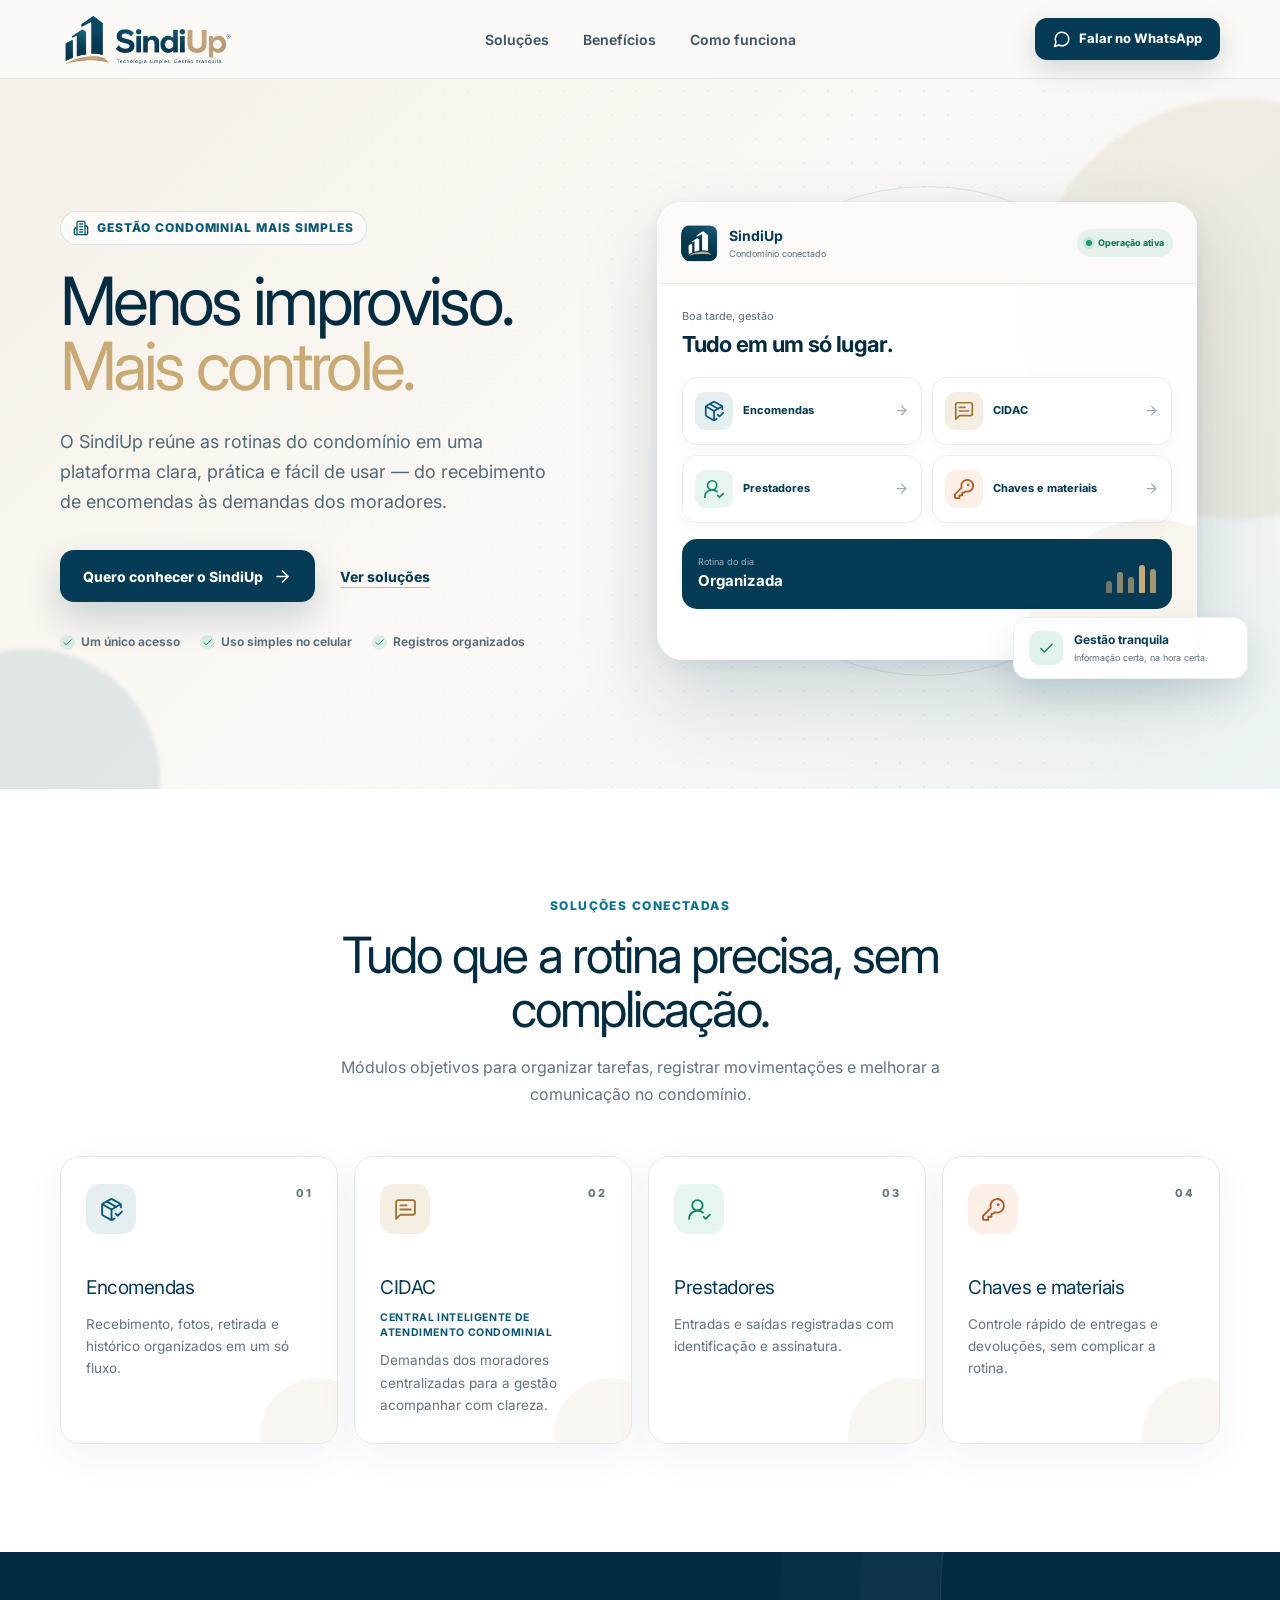
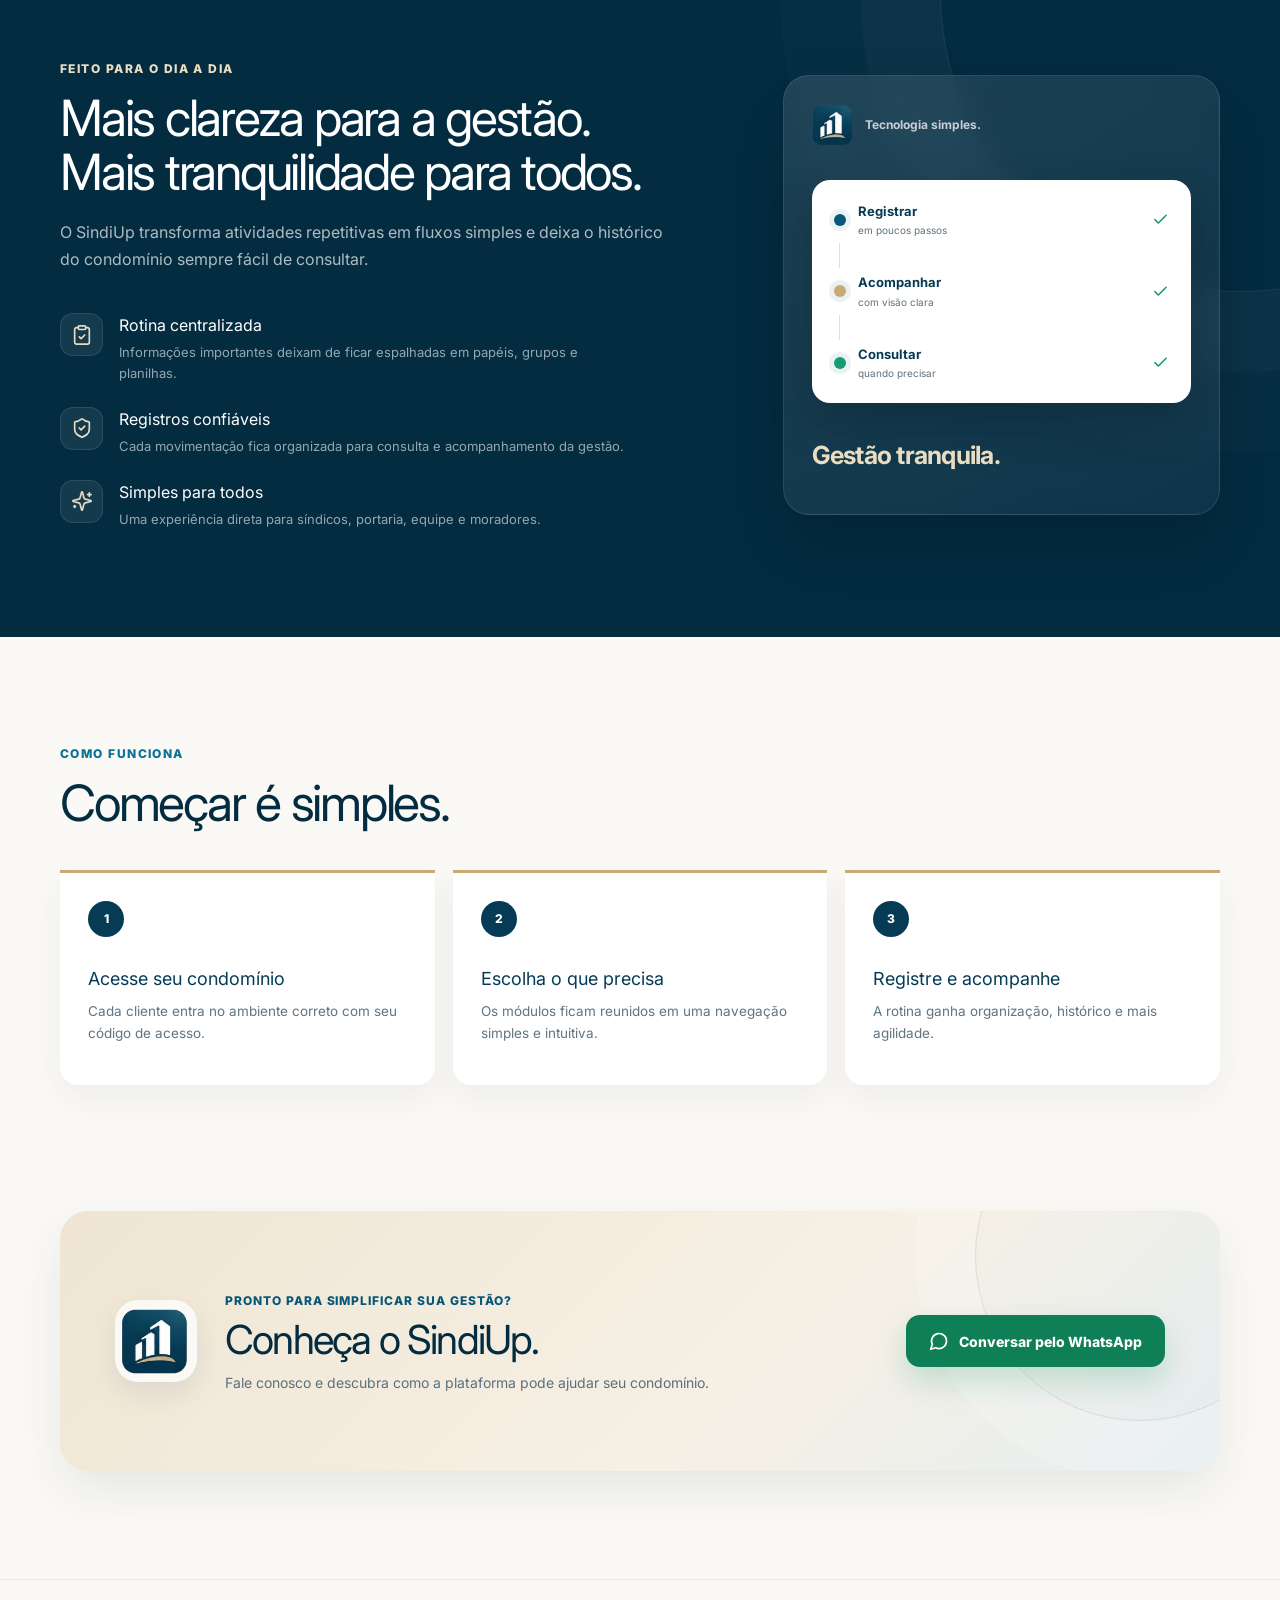
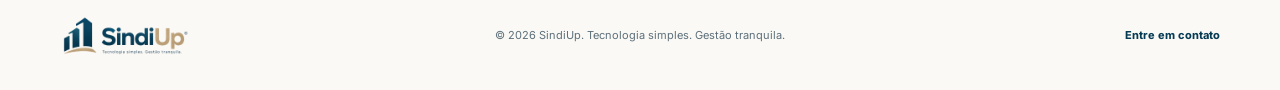
==== index.html @ a1bc2571 "Atualizar o index.html" ====
<!doctype html>
<html lang="pt-BR">
<head>
  <meta charset="utf-8">
  <meta name="viewport" content="width=device-width, initial-scale=1">
  <title>SindiUp | Tecnologia simples. Gestão tranquila.</title>
  <meta name="description" content="Gestão condominial simples, organizada e conectada. Conheça as soluções do SindiUp para encomendas, demandas, prestadores, chaves e materiais.">
  <meta name="theme-color" content="#063b55">
  <link rel="canonical" href="https://sindiup.com.br/">

  <meta property="og:type" content="website">
  <meta property="og:locale" content="pt_BR">
  <meta property="og:site_name" content="SindiUp">
  <meta property="og:title" content="SindiUp | Tecnologia simples. Gestão tranquila.">
  <meta property="og:description" content="Menos improviso. Mais controle. Encomendas, demandas dos moradores, prestadores, chaves e materiais em uma única plataforma.">
  <meta property="og:url" content="https://sindiup.com.br/">
  <meta property="og:image" content="https://sindiup.com.br/assets/og-image.png">
  <meta property="og:image:width" content="1200">
  <meta property="og:image:height" content="630">
  <meta name="twitter:card" content="summary_large_image">

  <link rel="icon" href="favicon.ico" sizes="48x48">
  <link rel="icon" type="image/png" sizes="32x32" href="assets/favicon-32.png">
  <link rel="apple-touch-icon" href="assets/apple-touch-icon.png">

  <link rel="preconnect" href="https://fonts.googleapis.com">
  <link rel="preconnect" href="https://fonts.gstatic.com" crossorigin>
  <link href="https://fonts.googleapis.com/css2?family=Inter:wght@400..800&display=swap" rel="stylesheet">
  <link rel="stylesheet" href="styles.css">

  <script type="application/ld+json">
  {
    "@context": "https://schema.org",
    "@type": "Organization",
    "name": "SindiUp",
    "url": "https://sindiup.com.br/",
    "logo": "https://sindiup.com.br/assets/sindiup-icon-256.png",
    "slogan": "Tecnologia simples. Gestão tranquila.",
    "description": "Plataforma que simplifica as rotinas do condomínio: encomendas, demandas dos moradores, prestadores, chaves e materiais."
  }
  </script>
</head>
<body>
  <a class="skip-link" href="#conteudo">Pular para o conteúdo</a>
  <svg width="0" height="0" style="position:absolute" aria-hidden="true" focusable="false"><defs><symbol id="i-arrow-right" viewBox="0 0 24 24"><path d="M5 12h14"/><path d="m12 5 7 7-7 7"/></symbol><symbol id="i-building-2" viewBox="0 0 24 24"><path d="M6 22V4a2 2 0 0 1 2-2h8a2 2 0 0 1 2 2v18Z"/><path d="M6 12H4a2 2 0 0 0-2 2v6a2 2 0 0 0 2 2h2"/><path d="M18 9h2a2 2 0 0 1 2 2v9a2 2 0 0 1-2 2h-2"/><path d="M10 6h4"/><path d="M10 10h4"/><path d="M10 14h4"/><path d="M10 18h4"/></symbol><symbol id="i-check" viewBox="0 0 24 24"><path d="M20 6 9 17l-5-5"/></symbol><symbol id="i-clipboard-check" viewBox="0 0 24 24"><rect width="8" height="4" x="8" y="2" rx="1" ry="1"/><path d="M16 4h2a2 2 0 0 1 2 2v14a2 2 0 0 1-2 2H6a2 2 0 0 1-2-2V6a2 2 0 0 1 2-2h2"/><path d="m9 14 2 2 4-4"/></symbol><symbol id="i-key-round" viewBox="0 0 24 24"><path d="M2 18v3c0 .6.4 1 1 1h4v-3h3v-3h2l1.4-1.4a6.5 6.5 0 1 0-4-4Z"/><circle cx="16.5" cy="7.5" r=".5" fill="currentColor"/></symbol><symbol id="i-message-circle" viewBox="0 0 24 24"><path d="M7.9 20A9 9 0 1 0 4 16.1L2 22Z"/></symbol><symbol id="i-message-square-text" viewBox="0 0 24 24"><path d="M21 15a2 2 0 0 1-2 2H7l-4 4V5a2 2 0 0 1 2-2h14a2 2 0 0 1 2 2z"/><path d="M13 8H7"/><path d="M17 12H7"/></symbol><symbol id="i-package-check" viewBox="0 0 24 24"><path d="m16 16 2 2 4-4"/><path d="M21 10V8a2 2 0 0 0-1-1.73l-7-4a2 2 0 0 0-2 0l-7 4A2 2 0 0 0 3 8v8a2 2 0 0 0 1 1.73l7 4a2 2 0 0 0 2 0l2-1.14"/><path d="m7.5 4.27 9 5.15"/><polyline points="3.29 7 12 12 20.71 7"/><line x1="12" x2="12" y1="22" y2="12"/></symbol><symbol id="i-shield-check" viewBox="0 0 24 24"><path d="M20 13c0 5-3.5 7.5-7.66 8.95a1 1 0 0 1-.67-.01C7.5 20.5 4 18 4 13V6a1 1 0 0 1 1-1c2 0 4.5-1.2 6.24-2.72a1.17 1.17 0 0 1 1.52 0C14.51 3.81 17 5 19 5a1 1 0 0 1 1 1z"/><path d="m9 12 2 2 4-4"/></symbol><symbol id="i-sparkles" viewBox="0 0 24 24"><path d="M9.937 15.5A2 2 0 0 0 8.5 14.063l-6.135-1.582a.5.5 0 0 1 0-.962L8.5 9.936A2 2 0 0 0 9.937 8.5l1.582-6.135a.5.5 0 0 1 .963 0L14.063 8.5A2 2 0 0 0 15.5 9.937l6.135 1.581a.5.5 0 0 1 0 .964L15.5 14.063a2 2 0 0 0-1.437 1.437l-1.582 6.135a.5.5 0 0 1-.963 0z"/><path d="M20 3v4"/><path d="M22 5h-4"/><path d="M4 17v2"/><path d="M5 18H3"/></symbol><symbol id="i-user-round-check" viewBox="0 0 24 24"><path d="M2 21a8 8 0 0 1 13.292-6"/><circle cx="10" cy="8" r="5"/><path d="m16 19 2 2 4-4"/></symbol></defs></svg>

  <header class="site-header">
    <div class="shell header-inner">
      <a class="brand-link" href="#inicio" aria-label="SindiUp — início">
        <img src="assets/sindiup-brand.webp" alt="SindiUp" width="620" height="200">
      </a>

      <nav class="desktop-nav" aria-label="Navegação principal">
        <a href="#solucoes">Soluções</a>
        <a href="#beneficios">Benefícios</a>
        <a href="#como-funciona">Como funciona</a>
      </nav>

      <a class="header-cta" aria-label="Falar no WhatsApp" href="https://wa.me/5513997983189?text=Ol%C3%A1%21%20Gostaria%20de%20saber%20mais%20sobre%20o%20SindiUp" target="_blank" rel="noopener noreferrer">
        <svg width="18" height="18" viewBox="0 0 24 24" fill="none" stroke="currentColor" stroke-width="2" stroke-linecap="round" stroke-linejoin="round" aria-hidden="true"><use href="#i-message-circle"/></svg>
        <span>Falar no WhatsApp</span>
      </a>
    </div>
  </header>

  <main id="conteudo">
    <section class="hero" id="inicio">
      <div class="hero-glow hero-glow-one"></div>
      <div class="hero-glow hero-glow-two"></div>
      <div class="shell hero-grid">
        <div class="hero-copy">
          <div class="eyebrow">
            <svg width="16" height="16" viewBox="0 0 24 24" fill="none" stroke="currentColor" stroke-width="2" stroke-linecap="round" stroke-linejoin="round" aria-hidden="true"><use href="#i-building-2"/></svg>
            Gestão condominial mais simples
          </div>
          <h1>
            Menos improviso.
            <br>
            <span>Mais controle.</span>
          </h1>
          <p class="hero-lead">
            O SindiUp reúne as rotinas do condomínio em uma plataforma clara,
            prática e fácil de usar — do recebimento de encomendas às demandas
            dos moradores.
          </p>

          <div class="hero-actions">
            <a class="button button-primary" href="https://wa.me/5513997983189?text=Ol%C3%A1%21%20Gostaria%20de%20saber%20mais%20sobre%20o%20SindiUp" target="_blank" rel="noopener noreferrer">
              Quero conhecer o SindiUp
              <svg width="19" height="19" viewBox="0 0 24 24" fill="none" stroke="currentColor" stroke-width="2" stroke-linecap="round" stroke-linejoin="round" aria-hidden="true"><use href="#i-arrow-right"/></svg>
            </a>
            <a class="text-link" href="#solucoes">Ver soluções</a>
          </div>

          <div class="hero-points" role="group" aria-label="Diferenciais do SindiUp">
            <span><svg width="15" height="15" viewBox="0 0 24 24" fill="none" stroke="currentColor" stroke-width="2" stroke-linecap="round" stroke-linejoin="round" aria-hidden="true"><use href="#i-check"/></svg> Um único acesso</span>
            <span><svg width="15" height="15" viewBox="0 0 24 24" fill="none" stroke="currentColor" stroke-width="2" stroke-linecap="round" stroke-linejoin="round" aria-hidden="true"><use href="#i-check"/></svg> Uso simples no celular</span>
            <span><svg width="15" height="15" viewBox="0 0 24 24" fill="none" stroke="currentColor" stroke-width="2" stroke-linecap="round" stroke-linejoin="round" aria-hidden="true"><use href="#i-check"/></svg> Registros organizados</span>
          </div>
        </div>

        <div class="hero-visual" aria-hidden="true">
          <div class="visual-orbit orbit-one"></div>
          <div class="visual-orbit orbit-two"></div>
          <div class="app-window">
            <div class="app-topbar">
              <div class="app-identity">
                <img src="assets/sindiup-icon-256.webp" alt="" width="256" height="256">
                <div>
                  <strong>SindiUp</strong>
                  <span>Condomínio conectado</span>
                </div>
              </div>
              <div class="status-pill"><span></span> Operação ativa</div>
            </div>

            <div class="app-welcome">
              <span>Boa tarde, gestão</span>
              <strong>Tudo em um só lugar.</strong>
            </div>

            <div class="app-modules">
                <div class="mini-module blue">
                  <svg width="21" height="21" viewBox="0 0 24 24" fill="none" stroke="currentColor" stroke-width="1.9" stroke-linecap="round" stroke-linejoin="round" aria-hidden="true"><use href="#i-package-check"/></svg>
                  <span>Encomendas</span>
                  <svg width="15" height="15" viewBox="0 0 24 24" fill="none" stroke="currentColor" stroke-width="2" stroke-linecap="round" stroke-linejoin="round" aria-hidden="true"><use href="#i-arrow-right"/></svg>
                </div>
                <div class="mini-module gold">
                  <svg width="21" height="21" viewBox="0 0 24 24" fill="none" stroke="currentColor" stroke-width="1.9" stroke-linecap="round" stroke-linejoin="round" aria-hidden="true"><use href="#i-message-square-text"/></svg>
                  <span>CIDAC</span>
                  <svg width="15" height="15" viewBox="0 0 24 24" fill="none" stroke="currentColor" stroke-width="2" stroke-linecap="round" stroke-linejoin="round" aria-hidden="true"><use href="#i-arrow-right"/></svg>
                </div>
                <div class="mini-module green">
                  <svg width="21" height="21" viewBox="0 0 24 24" fill="none" stroke="currentColor" stroke-width="1.9" stroke-linecap="round" stroke-linejoin="round" aria-hidden="true"><use href="#i-user-round-check"/></svg>
                  <span>Prestadores</span>
                  <svg width="15" height="15" viewBox="0 0 24 24" fill="none" stroke="currentColor" stroke-width="2" stroke-linecap="round" stroke-linejoin="round" aria-hidden="true"><use href="#i-arrow-right"/></svg>
                </div>
                <div class="mini-module orange">
                  <svg width="21" height="21" viewBox="0 0 24 24" fill="none" stroke="currentColor" stroke-width="1.9" stroke-linecap="round" stroke-linejoin="round" aria-hidden="true"><use href="#i-key-round"/></svg>
                  <span>Chaves e materiais</span>
                  <svg width="15" height="15" viewBox="0 0 24 24" fill="none" stroke="currentColor" stroke-width="2" stroke-linecap="round" stroke-linejoin="round" aria-hidden="true"><use href="#i-arrow-right"/></svg>
                </div>
            </div>

            <div class="app-summary">
              <div>
                <span>Rotina do dia</span>
                <strong>Organizada</strong>
              </div>
              <div class="summary-bars" aria-hidden="true">
                <i></i>
                <i></i>
                <i></i>
                <i></i>
                <i></i>
              </div>
            </div>
          </div>

          <div class="floating-note">
            <span class="note-icon"><svg width="17" height="17" viewBox="0 0 24 24" fill="none" stroke="currentColor" stroke-width="2" stroke-linecap="round" stroke-linejoin="round" aria-hidden="true"><use href="#i-check"/></svg></span>
            <div>
              <strong>Gestão tranquila</strong>
              <span>Informação certa, na hora certa.</span>
            </div>
          </div>
        </div>
      </div>
    </section>

    <section class="solutions section" id="solucoes">
      <div class="shell">
        <div class="section-heading centered">
          <span class="section-kicker">Soluções conectadas</span>
          <h2>Tudo que a rotina precisa, sem complicação.</h2>
          <p>
            Módulos objetivos para organizar tarefas, registrar movimentações e
            melhorar a comunicação no condomínio.
          </p>
        </div>

        <div class="module-grid">
          <article class="module-card">
            <div class="module-icon blue">
              <svg width="25" height="25" viewBox="0 0 24 24" fill="none" stroke="currentColor" stroke-width="1.8" stroke-linecap="round" stroke-linejoin="round" aria-hidden="true"><use href="#i-package-check"/></svg>
            </div>
            <span class="module-number" aria-hidden="true">01</span>
            <h3>Encomendas</h3>
            <p>Recebimento, fotos, retirada e histórico organizados em um só fluxo.</p>
          </article>
          <article class="module-card">
            <div class="module-icon gold">
              <svg width="25" height="25" viewBox="0 0 24 24" fill="none" stroke="currentColor" stroke-width="1.8" stroke-linecap="round" stroke-linejoin="round" aria-hidden="true"><use href="#i-message-square-text"/></svg>
            </div>
            <span class="module-number" aria-hidden="true">02</span>
            <h3>CIDAC</h3>
            <span class="module-fullname">Central Inteligente de Atendimento Condominial</span>
            <p>Demandas dos moradores centralizadas para a gestão acompanhar com clareza.</p>
          </article>
          <article class="module-card">
            <div class="module-icon green">
              <svg width="25" height="25" viewBox="0 0 24 24" fill="none" stroke="currentColor" stroke-width="1.8" stroke-linecap="round" stroke-linejoin="round" aria-hidden="true"><use href="#i-user-round-check"/></svg>
            </div>
            <span class="module-number" aria-hidden="true">03</span>
            <h3>Prestadores</h3>
            <p>Entradas e saídas registradas com identificação e assinatura.</p>
          </article>
          <article class="module-card">
            <div class="module-icon orange">
              <svg width="25" height="25" viewBox="0 0 24 24" fill="none" stroke="currentColor" stroke-width="1.8" stroke-linecap="round" stroke-linejoin="round" aria-hidden="true"><use href="#i-key-round"/></svg>
            </div>
            <span class="module-number" aria-hidden="true">04</span>
            <h3>Chaves e materiais</h3>
            <p>Controle rápido de entregas e devoluções, sem complicar a rotina.</p>
          </article>
        </div>
      </div>
    </section>

    <section class="benefits section" id="beneficios">
      <div class="shell benefits-grid">
        <div class="benefits-copy">
          <span class="section-kicker light">Feito para o dia a dia</span>
          <h2>Mais clareza para a gestão. Mais tranquilidade para todos.</h2>
          <p class="benefits-intro">
            O SindiUp transforma atividades repetitivas em fluxos simples e
            deixa o histórico do condomínio sempre fácil de consultar.
          </p>

          <div class="benefit-list">
            <div class="benefit-item">
              <div class="benefit-icon">
                <svg width="22" height="22" viewBox="0 0 24 24" fill="none" stroke="currentColor" stroke-width="1.8" stroke-linecap="round" stroke-linejoin="round" aria-hidden="true"><use href="#i-clipboard-check"/></svg>
              </div>
              <div>
                <h3>Rotina centralizada</h3>
                <p>Informações importantes deixam de ficar espalhadas em papéis, grupos e planilhas.</p>
              </div>
            </div>
            <div class="benefit-item">
              <div class="benefit-icon">
                <svg width="22" height="22" viewBox="0 0 24 24" fill="none" stroke="currentColor" stroke-width="1.8" stroke-linecap="round" stroke-linejoin="round" aria-hidden="true"><use href="#i-shield-check"/></svg>
              </div>
              <div>
                <h3>Registros confiáveis</h3>
                <p>Cada movimentação fica organizada para consulta e acompanhamento da gestão.</p>
              </div>
            </div>
            <div class="benefit-item">
              <div class="benefit-icon">
                <svg width="22" height="22" viewBox="0 0 24 24" fill="none" stroke="currentColor" stroke-width="1.8" stroke-linecap="round" stroke-linejoin="round" aria-hidden="true"><use href="#i-sparkles"/></svg>
              </div>
              <div>
                <h3>Simples para todos</h3>
                <p>Uma experiência direta para síndicos, portaria, equipe e moradores.</p>
              </div>
            </div>
          </div>
        </div>

        <div class="benefits-panel">
          <div class="panel-brand">
            <img loading="lazy" decoding="async" src="assets/sindiup-icon-256.webp" alt="" width="256" height="256">
            <span>Tecnologia simples.</span>
          </div>
          <div class="workflow-card">
            <div class="workflow-row">
              <span class="workflow-dot blue"></span>
              <div>
                <strong>Registrar</strong>
                <span>em poucos passos</span>
              </div>
              <svg width="17" height="17" viewBox="0 0 24 24" fill="none" stroke="currentColor" stroke-width="2" stroke-linecap="round" stroke-linejoin="round" aria-hidden="true"><use href="#i-check"/></svg>
            </div>
            <div class="workflow-line"></div>
            <div class="workflow-row">
              <span class="workflow-dot gold"></span>
              <div>
                <strong>Acompanhar</strong>
                <span>com visão clara</span>
              </div>
              <svg width="17" height="17" viewBox="0 0 24 24" fill="none" stroke="currentColor" stroke-width="2" stroke-linecap="round" stroke-linejoin="round" aria-hidden="true"><use href="#i-check"/></svg>
            </div>
            <div class="workflow-line"></div>
            <div class="workflow-row">
              <span class="workflow-dot green"></span>
              <div>
                <strong>Consultar</strong>
                <span>quando precisar</span>
              </div>
              <svg width="17" height="17" viewBox="0 0 24 24" fill="none" stroke="currentColor" stroke-width="2" stroke-linecap="round" stroke-linejoin="round" aria-hidden="true"><use href="#i-check"/></svg>
            </div>
          </div>
          <strong class="panel-slogan">Gestão tranquila.</strong>
        </div>
      </div>
    </section>

    <section class="how section" id="como-funciona">
      <div class="shell">
        <div class="section-heading">
          <span class="section-kicker">Como funciona</span>
          <h2>Começar é simples.</h2>
        </div>

        <div class="steps-grid">
          <article class="step-card">
            <span>1</span>
            <h3>Acesse seu condomínio</h3>
            <p>Cada cliente entra no ambiente correto com seu código de acesso.</p>
          </article>
          <article class="step-card">
            <span>2</span>
            <h3>Escolha o que precisa</h3>
            <p>Os módulos ficam reunidos em uma navegação simples e intuitiva.</p>
          </article>
          <article class="step-card">
            <span>3</span>
            <h3>Registre e acompanhe</h3>
            <p>A rotina ganha organização, histórico e mais agilidade.</p>
          </article>
        </div>
      </div>
    </section>

    <section class="final-cta section">
      <div class="shell cta-card">
        <div class="cta-brandmark">
          <img loading="lazy" decoding="async" src="assets/sindiup-icon-256.webp" alt="" width="256" height="256">
        </div>
        <div class="cta-copy">
          <span>Pronto para simplificar sua gestão?</span>
          <h2>Conheça o SindiUp.</h2>
          <p>Fale conosco e descubra como a plataforma pode ajudar seu condomínio.</p>
        </div>
        <a class="button button-whatsapp" href="https://wa.me/551396556915?text=Ol%C3%A1%21%20Gostaria%20de%20saber%20mais%20sobre%20o%20SindiUp" target="_blank" rel="noopener noreferrer">
          <svg width="20" height="20" viewBox="0 0 24 24" fill="none" stroke="currentColor" stroke-width="2" stroke-linecap="round" stroke-linejoin="round" aria-hidden="true"><use href="#i-message-circle"/></svg>
          Conversar pelo WhatsApp
        </a>
      </div>
    </section>
  </main>

  <footer>
    <div class="shell footer-inner">
      <img loading="lazy" decoding="async" src="assets/sindiup-brand.webp" alt="SindiUp" width="620" height="200">
      <p>© 2026 SindiUp. Tecnologia simples. Gestão tranquila.</p>
      <a href="https://wa.me/5513996556915?text=Ol%C3%A1%21%20Gostaria%20de%20saber%20mais%20sobre%20o%20SindiUp" target="_blank" rel="noopener noreferrer">Entre em contato</a>
    </div>
  </footer>

  <a class="floating-whatsapp" href="https://wa.me/5513996556915?text=Ol%C3%A1%21%20Gostaria%20de%20saber%20mais%20sobre%20o%20SindiUp" target="_blank" rel="noopener noreferrer" aria-label="Falar com o SindiUp pelo WhatsApp">
    <svg width="25" height="25" viewBox="0 0 24 24" fill="none" stroke="currentColor" stroke-width="2" stroke-linecap="round" stroke-linejoin="round" aria-hidden="true"><use href="#i-message-circle"/></svg>
  </a>
</body>
</html>
---- styles.css ----
/* SindiUp — site de apresentação */

/* Reset básico */
*, *::before, *::after { box-sizing: border-box; margin: 0; padding: 0; border: 0 solid; }
html { line-height: 1.5; -webkit-text-size-adjust: 100%; tab-size: 4; }
h1, h2, h3, h4, h5, h6 { font-size: inherit; font-weight: inherit; }
b, strong { font-weight: bolder; }
img, svg { display: block; vertical-align: middle; }
img { max-width: 100%; height: auto; }

:root {
  --navy: #063b55;
  --navy-deep: #032c41;
  --blue: #075777;
  --blue-bright: #0b7297;
  --gold: #c9aa74;
  --gold-soft: #eadcc1;
  --sand: #f4efe6;
  --sand-light: #fbf9f5;
  --ink: #133447;
  --muted: #617481;
  --line: #dfe6e8;
  --white: #ffffff;
  --green: #149d70;
}

* { box-sizing: border-box; }
html { scroll-behavior: smooth; scroll-padding-top: 92px; }
body {
  margin: 0;
  background: var(--sand-light);
  color: var(--ink);
  font-family: Inter, ui-sans-serif, system-ui, -apple-system, BlinkMacSystemFont, "Segoe UI", sans-serif;
  text-rendering: optimizeLegibility;
}
a { color: inherit; text-decoration: none; }
button, a { -webkit-tap-highlight-color: transparent; }
.shell { width: min(1160px, calc(100% - 48px)); margin-inline: auto; }

.site-header {
  position: sticky;
  top: 0;
  z-index: 50;
  border-bottom: 1px solid rgba(6, 59, 85, 0.1);
  background: rgba(251, 249, 245, 0.9);
  -webkit-backdrop-filter: blur(18px);
  backdrop-filter: blur(18px);
}
.header-inner {
  min-height: 78px;
  display: grid;
  grid-template-columns: 1fr auto 1fr;
  align-items: center;
  gap: 28px;
}
.brand-link { width: 174px; display: inline-flex; align-items: center; }
.brand-link img { display: block; width: 100%; height: auto; }
.desktop-nav {
  display: flex;
  align-items: center;
  gap: 34px;
  font-size: 14px;
  font-weight: 650;
  color: #3f5968;
}
.desktop-nav a, .footer-inner a, .text-link { transition: color 160ms ease; }
.desktop-nav a:hover, .footer-inner a:hover, .text-link:hover { color: var(--blue-bright); }
.header-cta {
  justify-self: end;
  display: inline-flex;
  align-items: center;
  justify-content: center;
  gap: 8px;
  min-height: 42px;
  padding: 0 18px;
  border-radius: 12px;
  background: var(--navy);
  color: white;
  font-size: 13px;
  font-weight: 750;
  box-shadow: 0 9px 26px rgba(6, 59, 85, 0.18);
  transition: transform 160ms ease, background 160ms ease;
}
.header-cta:hover, .button:hover { transform: translateY(-2px); }
.header-cta:hover { background: var(--blue); }

.hero {
  position: relative;
  min-height: 710px;
  overflow: hidden;
  display: flex;
  align-items: center;
  padding: 86px 0 92px;
  background:
    linear-gradient(135deg, rgba(244, 239, 230, 0.92), rgba(251, 249, 245, 0.98) 48%, rgba(232, 241, 243, 0.82)),
    radial-gradient(circle at 75% 40%, rgba(11, 114, 151, 0.12), transparent 34%);
}
.hero::before {
  content: "";
  position: absolute;
  inset: 0;
  pointer-events: none;
  opacity: 0.38;
  background-image: radial-gradient(rgba(6, 59, 85, 0.16) 0.8px, transparent 0.8px);
  background-size: 24px 24px;
  mask-image: linear-gradient(to right, transparent, black 72%, transparent);
}
.hero-glow { position: absolute; border-radius: 999px; filter: blur(2px); pointer-events: none; }
.hero-glow-one { width: 420px; height: 420px; right: -170px; top: 20px; background: rgba(201, 170, 116, 0.15); }
.hero-glow-two { width: 260px; height: 260px; left: -100px; bottom: -120px; background: rgba(7, 87, 119, 0.1); }
.hero-grid {
  position: relative;
  z-index: 1;
  display: grid;
  grid-template-columns: 0.92fr 1.08fr;
  align-items: center;
  gap: 76px;
}
.eyebrow {
  width: fit-content;
  display: inline-flex;
  align-items: center;
  gap: 8px;
  margin-bottom: 24px;
  padding: 8px 12px;
  border: 1px solid rgba(7, 87, 119, 0.15);
  border-radius: 999px;
  background: rgba(255, 255, 255, 0.68);
  color: var(--blue);
  font-size: 12px;
  line-height: 1;
  font-weight: 800;
  letter-spacing: 0.08em;
  text-transform: uppercase;
}
.hero h1 {
  max-width: 590px;
  margin: 0;
  color: var(--navy-deep);
  font-size: clamp(48px, 5.2vw, 76px);
  line-height: 0.99;
  letter-spacing: -0.055em;
}
.hero h1 span { color: var(--gold); }
.hero-lead {
  max-width: 600px;
  margin: 27px 0 0;
  color: #516a78;
  font-size: 18px;
  line-height: 1.65;
}
.hero-actions { display: flex; align-items: center; gap: 25px; margin-top: 34px; }
.button {
  display: inline-flex;
  align-items: center;
  justify-content: center;
  gap: 10px;
  min-height: 52px;
  padding: 0 23px;
  border-radius: 14px;
  font-size: 14px;
  font-weight: 780;
  transition: transform 160ms ease, box-shadow 160ms ease, background 160ms ease;
}
.button-primary { background: var(--navy); color: white; box-shadow: 0 16px 35px rgba(6, 59, 85, 0.19); }
.button-primary:hover { background: var(--blue); box-shadow: 0 18px 38px rgba(6, 59, 85, 0.24); }
.text-link {
  color: var(--navy);
  font-size: 14px;
  font-weight: 750;
  text-decoration: underline;
  text-decoration-color: rgba(6, 59, 85, 0.28);
  text-underline-offset: 5px;
}
.hero-points {
  display: flex;
  flex-wrap: wrap;
  gap: 12px 20px;
  margin-top: 31px;
  color: #586d78;
  font-size: 12px;
  font-weight: 660;
}
.hero-points span { display: inline-flex; align-items: center; gap: 6px; }
.hero-points svg { padding: 2px; border-radius: 999px; background: rgba(20, 157, 112, 0.12); color: #0c825a; }

.hero-visual { position: relative; min-height: 530px; display: grid; place-items: center; }
.visual-orbit { position: absolute; border: 1px solid rgba(7, 87, 119, 0.12); border-radius: 999px; }
.orbit-one { width: 490px; height: 490px; }
.orbit-two { width: 380px; height: 380px; }
.app-window {
  position: relative;
  z-index: 2;
  width: min(100%, 540px);
  min-height: 458px;
  overflow: hidden;
  border: 1px solid rgba(255, 255, 255, 0.75);
  border-radius: 26px;
  background: rgba(255, 255, 255, 0.92);
  box-shadow: 0 34px 80px rgba(6, 59, 85, 0.17), 0 4px 18px rgba(6, 59, 85, 0.08);
  -webkit-backdrop-filter: blur(14px);
  backdrop-filter: blur(14px);
}
.app-window::after {
  content: "";
  position: absolute;
  right: -80px;
  bottom: -110px;
  width: 250px;
  height: 250px;
  border-radius: 999px;
  background: rgba(201, 170, 116, 0.12);
}
.app-topbar {
  display: flex;
  align-items: center;
  justify-content: space-between;
  gap: 18px;
  padding: 21px 23px;
  border-bottom: 1px solid #e8edef;
  background: rgba(251, 249, 245, 0.78);
}
.app-identity { display: flex; align-items: center; gap: 10px; }
.app-identity img { width: 38px; height: 38px; border-radius: 11px; object-fit: contain; }
.app-identity div { display: grid; gap: 1px; }
.app-identity strong { color: var(--navy); font-size: 14px; }
.app-identity span { color: #5c6f7a; font-size: 9px; }
.status-pill {
  display: inline-flex;
  align-items: center;
  gap: 6px;
  padding: 7px 9px;
  border-radius: 999px;
  background: rgba(20, 157, 112, 0.09);
  color: #0c7c57;
  font-size: 9px;
  font-weight: 750;
}
.status-pill span { width: 6px; height: 6px; border-radius: 999px; background: var(--green); box-shadow: 0 0 0 3px rgba(20, 157, 112, 0.13); }
.app-welcome { display: grid; gap: 3px; padding: 24px 24px 16px; }
.app-welcome span { color: #5c6f7a; font-size: 11px; }
.app-welcome strong { color: var(--navy-deep); font-size: 22px; letter-spacing: -0.03em; }
.app-modules { display: grid; grid-template-columns: 1fr 1fr; gap: 10px; padding: 0 24px; }
.mini-module {
  min-height: 68px;
  display: grid;
  grid-template-columns: auto 1fr auto;
  align-items: center;
  gap: 10px;
  padding: 12px;
  border: 1px solid #e9edef;
  border-radius: 15px;
  background: #fff;
  color: var(--navy);
  font-size: 11px;
  font-weight: 750;
  box-shadow: 0 5px 14px rgba(6, 59, 85, 0.04);
}
.mini-module > svg:first-child { width: 38px; height: 38px; padding: 8px; border-radius: 11px; }
.mini-module.blue > svg:first-child, .module-icon.blue { background: rgba(7, 87, 119, 0.1); color: var(--blue); }
.mini-module.gold > svg:first-child, .module-icon.gold { background: rgba(201, 170, 116, 0.2); color: #9f7434; }
.mini-module.green > svg:first-child, .module-icon.green { background: rgba(20, 157, 112, 0.1); color: #0d8a60; }
.mini-module.orange > svg:first-child, .module-icon.orange { background: rgba(212, 112, 42, 0.11); color: #b65a1f; }
.mini-module > svg:last-child { color: #a0acb2; }
.app-summary {
  position: relative;
  z-index: 1;
  display: flex;
  align-items: flex-end;
  justify-content: space-between;
  margin: 16px 24px 24px;
  padding: 16px;
  border-radius: 15px;
  background: var(--navy);
  color: white;
}
.app-summary > div:first-child { display: grid; gap: 2px; }
.app-summary span { color: rgba(255, 255, 255, 0.61); font-size: 9px; }
.app-summary strong { font-size: 15px; }
.summary-bars { height: 32px; display: flex; align-items: flex-end; gap: 5px; }
.summary-bars i { width: 6px; border-radius: 4px 4px 1px 1px; background: var(--gold); }
.summary-bars i:nth-child(1) { height: 12px; opacity: 0.55; }
.summary-bars i:nth-child(2) { height: 21px; opacity: 0.7; }
.summary-bars i:nth-child(3) { height: 16px; opacity: 0.65; }
.summary-bars i:nth-child(4) { height: 28px; }
.summary-bars i:nth-child(5) { height: 24px; opacity: 0.82; }
.floating-note {
  position: absolute;
  z-index: 3;
  right: -28px;
  bottom: 17px;
  display: flex;
  align-items: center;
  gap: 11px;
  min-width: 235px;
  padding: 13px 15px;
  border: 1px solid rgba(6, 59, 85, 0.08);
  border-radius: 15px;
  background: rgba(255, 255, 255, 0.97);
  box-shadow: 0 18px 36px rgba(6, 59, 85, 0.13);
}
.note-icon { width: 34px; height: 34px; display: grid; place-items: center; flex: 0 0 auto; border-radius: 10px; background: rgba(20, 157, 112, 0.12); color: #0c825a; }
.floating-note div { display: grid; gap: 2px; }
.floating-note strong { color: var(--navy); font-size: 12px; }
.floating-note div span { color: #5c6f7a; font-size: 9px; }

.section { padding: 108px 0; }
.section-heading { max-width: 680px; margin-bottom: 48px; }
.section-heading.centered { margin-inline: auto; text-align: center; }
.section-kicker {
  display: block;
  margin-bottom: 13px;
  color: var(--blue-bright);
  font-size: 12px;
  font-weight: 820;
  letter-spacing: 0.12em;
  text-transform: uppercase;
}
.section-heading h2, .benefits-copy h2, .cta-copy h2 {
  margin: 0;
  color: var(--navy-deep);
  font-size: clamp(34px, 4vw, 50px);
  line-height: 1.08;
  letter-spacing: -0.045em;
}
.section-heading p { max-width: 600px; margin: 18px auto 0; color: var(--muted); font-size: 16px; line-height: 1.7; }
.solutions { background: #fff; }
.module-grid { display: grid; grid-template-columns: repeat(4, 1fr); gap: 16px; }
.module-card {
  position: relative;
  min-height: 265px;
  padding: 27px 25px;
  overflow: hidden;
  border: 1px solid #e4e9eb;
  border-radius: 20px;
  background: #fff;
  box-shadow: 0 12px 38px rgba(13, 56, 76, 0.06);
  transition: transform 180ms ease, box-shadow 180ms ease, border-color 180ms ease;
}
.module-card:hover { transform: translateY(-5px); border-color: rgba(7, 87, 119, 0.18); box-shadow: 0 20px 42px rgba(13, 56, 76, 0.1); }
.module-card::after { content: ""; position: absolute; right: -38px; bottom: -50px; width: 115px; height: 115px; border-radius: 999px; background: var(--sand); opacity: 0.55; }
.module-icon { width: 50px; height: 50px; display: grid; place-items: center; border-radius: 14px; }
.module-number { position: absolute; top: 28px; right: 25px; color: #687983; font-size: 11px; font-weight: 800; letter-spacing: 0.12em; }
.module-card h3 { margin: 40px 0 10px; color: var(--navy); font-size: 19px; letter-spacing: -0.025em; }
.module-fullname { position: relative; z-index: 1; display: block; margin: -3px 0 9px; color: var(--blue); font-size: 10.5px; font-weight: 700; letter-spacing: 0.06em; line-height: 1.45; text-transform: uppercase; }
.module-card p { position: relative; z-index: 1; margin: 0; color: var(--muted); font-size: 13.5px; line-height: 1.65; }

.benefits { position: relative; overflow: hidden; background: var(--navy-deep); color: white; }
.benefits::before {
  content: "";
  position: absolute;
  width: 600px;
  height: 600px;
  right: -260px;
  top: -260px;
  border: 1px solid rgba(255, 255, 255, 0.09);
  border-radius: 999px;
  box-shadow: 0 0 0 80px rgba(255, 255, 255, 0.02), 0 0 0 160px rgba(255, 255, 255, 0.015);
}
.benefits-grid { position: relative; z-index: 1; display: grid; grid-template-columns: 1.05fr 0.75fr; align-items: center; gap: 110px; }
.section-kicker.light { color: var(--gold-soft); }
.benefits-copy h2 { max-width: 660px; color: white; }
.benefits-intro { max-width: 620px; margin: 20px 0 40px; color: rgba(255, 255, 255, 0.68); font-size: 16px; line-height: 1.7; }
.benefit-list { display: grid; gap: 24px; }
.benefit-item { display: grid; grid-template-columns: auto 1fr; gap: 16px; align-items: start; }
.benefit-icon { width: 43px; height: 43px; display: grid; place-items: center; border: 1px solid rgba(255, 255, 255, 0.1); border-radius: 13px; background: rgba(255, 255, 255, 0.07); color: var(--gold-soft); }
.benefit-item h3 { margin: 0 0 5px; font-size: 16px; }
.benefit-item p { max-width: 520px; margin: 0; color: rgba(255, 255, 255, 0.58); font-size: 13px; line-height: 1.55; }
.benefits-panel {
  position: relative;
  min-height: 440px;
  padding: 28px;
  border: 1px solid rgba(255, 255, 255, 0.11);
  border-radius: 26px;
  background: linear-gradient(145deg, rgba(255, 255, 255, 0.11), rgba(255, 255, 255, 0.045));
  box-shadow: 0 36px 65px rgba(0, 18, 28, 0.25);
  -webkit-backdrop-filter: blur(12px);
  backdrop-filter: blur(12px);
}
.panel-brand { display: flex; align-items: center; gap: 11px; color: rgba(255, 255, 255, 0.74); font-size: 12px; font-weight: 700; }
.panel-brand img { width: 42px; height: 42px; border-radius: 12px; }
.workflow-card { margin-top: 34px; padding: 22px; border-radius: 18px; background: #fff; color: var(--navy); box-shadow: 0 20px 46px rgba(0, 13, 22, 0.24); }
.workflow-row { display: grid; grid-template-columns: auto 1fr auto; align-items: center; gap: 12px; }
.workflow-dot { width: 12px; height: 12px; border-radius: 999px; box-shadow: 0 0 0 5px rgba(7, 87, 119, 0.08); }
.workflow-dot.blue { background: var(--blue); }
.workflow-dot.gold { background: var(--gold); }
.workflow-dot.green { background: var(--green); }
.workflow-row div { display: grid; gap: 2px; }
.workflow-row strong { font-size: 13px; }
.workflow-row div span { color: #5f717c; font-size: 10px; }
.workflow-row > svg { color: #0d9567; }
.workflow-line { width: 1px; height: 25px; margin: 5px 0 5px 5px; background: #d9e0e3; }
.panel-slogan { display: block; margin-top: 34px; color: var(--gold-soft); font-size: 25px; letter-spacing: -0.03em; }

.how { background: var(--sand-light); }
.how .section-heading { margin-bottom: 40px; }
.steps-grid { display: grid; grid-template-columns: repeat(3, 1fr); gap: 18px; }
.step-card { min-height: 215px; padding: 28px; border-top: 3px solid var(--gold); border-radius: 0 0 18px 18px; background: white; box-shadow: 0 14px 34px rgba(13, 56, 76, 0.06); }
.step-card > span { width: 36px; height: 36px; display: grid; place-items: center; border-radius: 999px; background: var(--navy); color: white; font-size: 12px; font-weight: 800; }
.step-card h3 { margin: 28px 0 9px; color: var(--navy); font-size: 18px; }
.step-card p { margin: 0; color: var(--muted); font-size: 13.5px; line-height: 1.6; }

.final-cta { padding-top: 18px; background: var(--sand-light); }
.cta-card {
  position: relative;
  min-height: 260px;
  display: grid;
  grid-template-columns: auto 1fr auto;
  align-items: center;
  gap: 28px;
  overflow: hidden;
  padding: 48px 55px;
  border-radius: 28px;
  background: linear-gradient(135deg, #efe5d2, #f6f0e5 60%, #e5edf0);
  box-shadow: 0 20px 50px rgba(13, 56, 76, 0.09);
}
.cta-card::after { content: ""; position: absolute; right: -85px; top: -120px; width: 330px; height: 330px; border: 1px solid rgba(6, 59, 85, 0.1); border-radius: 999px; box-shadow: 0 0 0 60px rgba(255, 255, 255, 0.17); }
.cta-brandmark { width: 82px; height: 82px; display: grid; place-items: center; border-radius: 23px; background: rgba(255, 255, 255, 0.75); box-shadow: 0 12px 28px rgba(6, 59, 85, 0.09); }
.cta-brandmark img { width: 68px; height: 68px; }
.cta-copy { position: relative; z-index: 1; }
.cta-copy > span { color: var(--blue); font-size: 12px; font-weight: 800; letter-spacing: 0.08em; text-transform: uppercase; }
.cta-copy h2 { margin-top: 7px; font-size: 40px; }
.cta-copy p { max-width: 540px; margin: 11px 0 0; color: #5c707c; font-size: 14px; line-height: 1.6; }
.button-whatsapp { position: relative; z-index: 2; background: #0f7f57; color: white; box-shadow: 0 14px 30px rgba(17, 140, 96, 0.2); }
.button-whatsapp:hover { background: #0a6a47; }

footer { padding: 34px 0; border-top: 1px solid rgba(6, 59, 85, 0.08); background: var(--sand-light); }
.footer-inner { display: grid; grid-template-columns: 1fr auto 1fr; align-items: center; gap: 28px; color: #5c6f7a; font-size: 11px; }
.footer-inner img { width: 130px; }
.footer-inner p { margin: 0; text-align: center; }
.footer-inner a { justify-self: end; color: var(--navy); font-weight: 750; }
.floating-whatsapp {
  position: fixed;
  z-index: 60;
  right: 22px;
  bottom: 22px;
  width: 54px;
  height: 54px;
  display: none;
  place-items: center;
  border-radius: 999px;
  background: #0f7f57;
  color: white;
  box-shadow: 0 14px 30px rgba(17, 140, 96, 0.3);
}

@media (max-width: 1040px) {
  .hero-grid { gap: 34px; }
  .hero h1 { font-size: clamp(45px, 6vw, 64px); }
  .module-grid { grid-template-columns: repeat(2, 1fr); }
  .module-card { min-height: 230px; }
  .benefits-grid { gap: 60px; }
  .cta-card { grid-template-columns: auto 1fr; }
  .button-whatsapp { grid-column: 2; justify-self: start; }
}

@media (max-width: 820px) {
  .shell { width: min(100% - 36px, 680px); }
  .header-inner { grid-template-columns: 1fr auto; min-height: 70px; }
  .brand-link { width: 144px; }
  .desktop-nav { display: none; }
  .hero { padding: 62px 0 72px; }
  .hero-grid { grid-template-columns: 1fr; gap: 56px; }
  .hero-copy { text-align: center; }
  .eyebrow, .hero-lead { margin-inline: auto; }
  .hero-actions, .hero-points { justify-content: center; }
  .hero-visual { min-height: 490px; }
  .floating-note { right: -6px; }
  .section { padding: 82px 0; }
  .benefits-grid { grid-template-columns: 1fr; }
  .benefits-panel { width: min(100%, 480px); margin-inline: auto; }
  .steps-grid { grid-template-columns: 1fr; }
  .step-card { min-height: auto; }
  .cta-card { grid-template-columns: 1fr; justify-items: center; padding: 42px 28px; text-align: center; }
  .button-whatsapp { grid-column: 1; justify-self: center; }
}

@media (max-width: 560px) {
  .shell { width: min(100% - 28px, 520px); }
  .site-header { background: rgba(251, 249, 245, 0.95); }
  .header-inner { min-height: 66px; gap: 12px; }
  .brand-link { width: 129px; }
  .header-cta { min-height: 39px; padding: 0 12px; border-radius: 11px; font-size: 0; }
  .header-cta span { display: none; }
  .header-cta svg { width: 20px; height: 20px; }
  .hero { min-height: auto; padding: 48px 0 63px; }
  .hero::before { opacity: 0.2; }
  .eyebrow { margin-bottom: 19px; font-size: 10px; }
  .hero h1 { font-size: clamp(42px, 13vw, 58px); line-height: 1.01; }
  .hero-lead { margin-top: 21px; font-size: 15px; line-height: 1.62; }
  .hero-actions { display: grid; gap: 18px; margin-top: 27px; }
  .button { min-height: 53px; padding-inline: 19px; }
  .hero-points { gap: 9px 15px; margin-top: 25px; font-size: 10px; }
  .hero-visual { min-height: 390px; }
  .orbit-one { width: 360px; height: 360px; }
  .orbit-two { width: 280px; height: 280px; }
  .app-window { width: 100%; min-height: auto; border-radius: 21px; }
  .app-topbar { padding: 15px 16px; }
  .app-identity img { width: 33px; height: 33px; }
  .app-welcome { padding: 18px 17px 13px; }
  .app-welcome strong { font-size: 19px; }
  .app-modules { gap: 8px; padding: 0 16px; }
  .mini-module { min-height: 59px; grid-template-columns: auto 1fr; gap: 8px; padding: 9px; font-size: 9px; }
  .mini-module > svg:first-child { width: 32px; height: 32px; padding: 7px; }
  .mini-module > svg:last-child { display: none; }
  .app-summary { margin: 12px 16px 16px; }
  .floating-note { right: -4px; bottom: -24px; min-width: 215px; }
  .section { padding: 70px 0; }
  .section-heading { margin-bottom: 34px; }
  .section-heading h2, .benefits-copy h2 { font-size: 34px; }
  .section-heading p, .benefits-intro { font-size: 14px; }
  .module-grid { grid-template-columns: 1fr; }
  .module-card { min-height: 215px; }
  .benefits-grid { gap: 48px; }
  .benefits-panel { min-height: 410px; padding: 22px; }
  .benefit-item p { font-size: 12.5px; }
  .cta-copy h2 { font-size: 36px; }
  .cta-brandmark { width: 72px; height: 72px; }
  .cta-brandmark img { width: 59px; height: 59px; }
  .footer-inner { grid-template-columns: 1fr; justify-items: center; text-align: center; }
  .footer-inner a { justify-self: center; }
  .floating-whatsapp { display: grid; }
  footer { padding-bottom: 96px; }
}

@media (prefers-reduced-motion: reduce) {
  html { scroll-behavior: auto; }
  *, *::before, *::after { transition-duration: 0.01ms !important; }
}

/* Acessibilidade */
:focus-visible { outline: 3px solid var(--blue-bright); outline-offset: 3px; }
.button:focus-visible, .header-cta:focus-visible, .floating-whatsapp:focus-visible { outline-color: var(--gold); outline-offset: 3px; }
.skip-link {
  position: absolute;
  top: -80px;
  left: 16px;
  z-index: 100;
  padding: 11px 18px;
  border-radius: 10px;
  background: var(--navy);
  color: #fff;
  font-size: 14px;
  font-weight: 700;
  transition: top 160ms ease;
}
.skip-link:focus { top: 12px; }
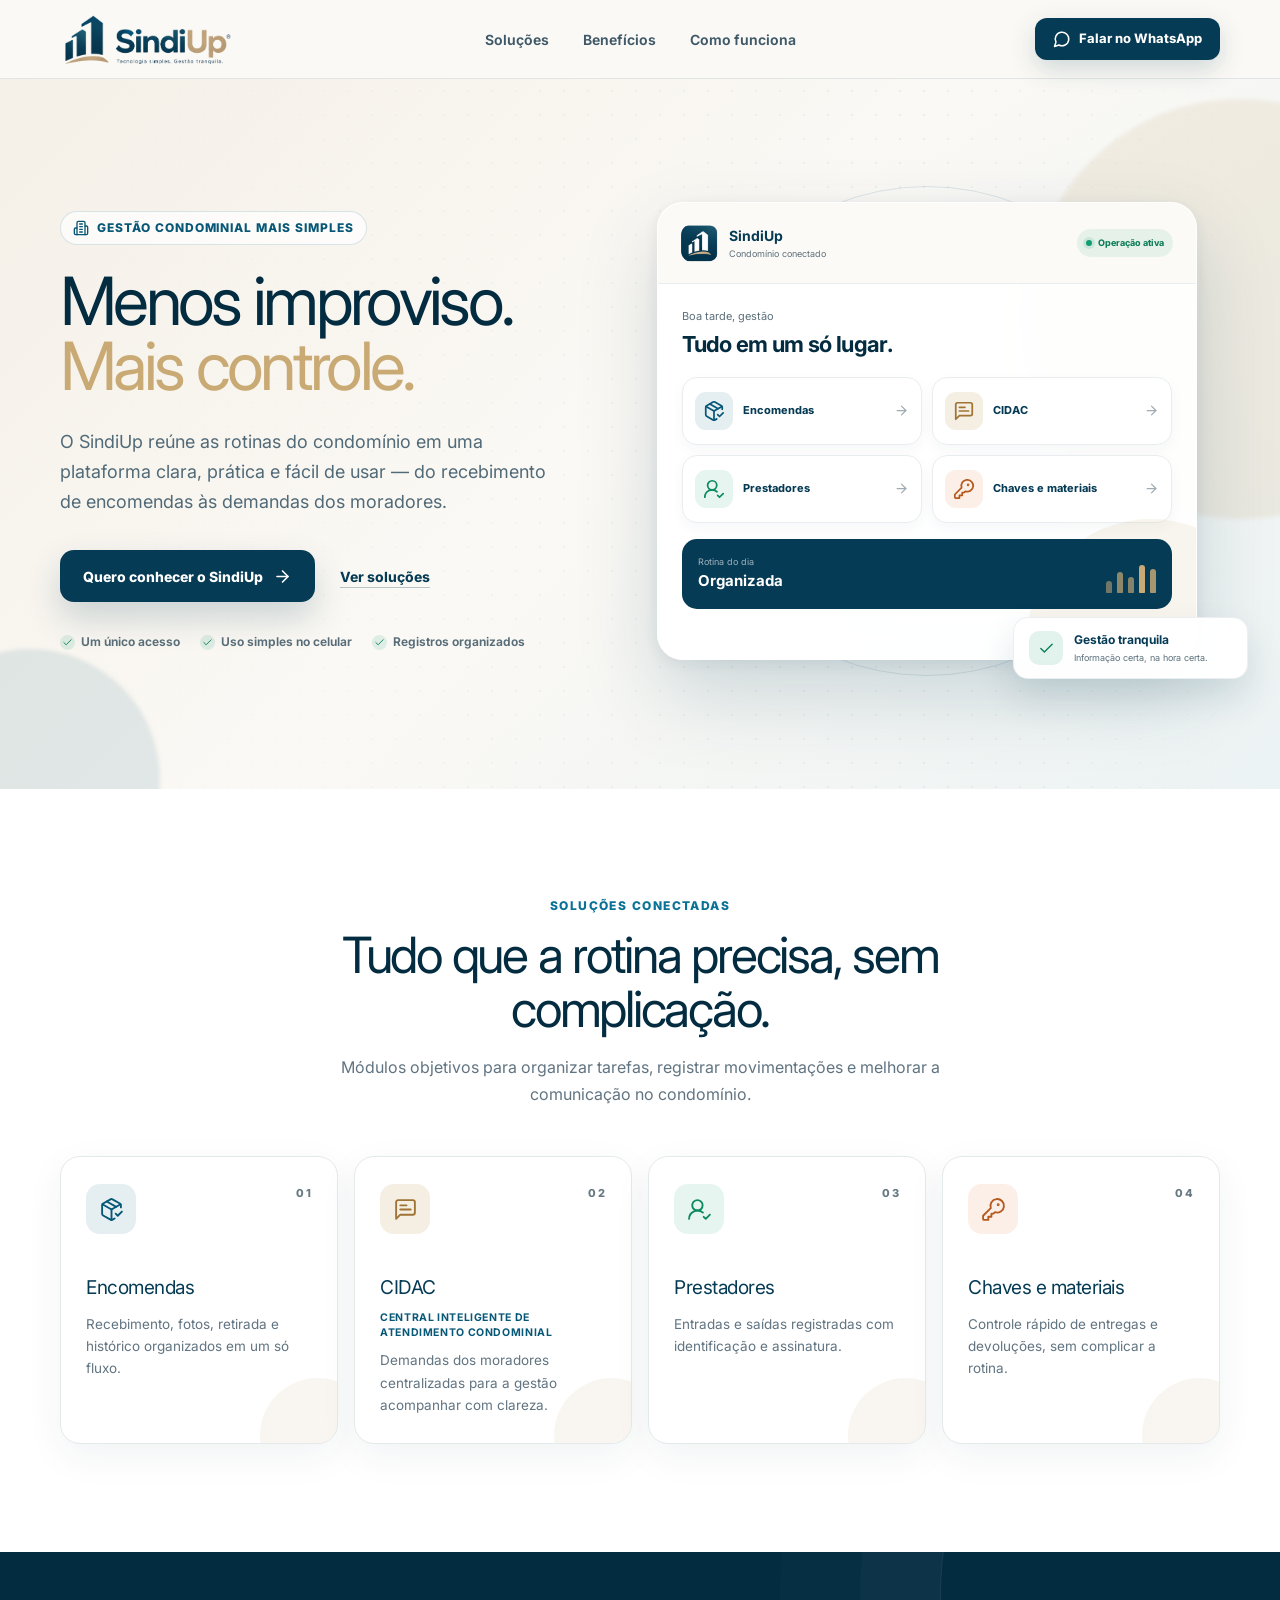
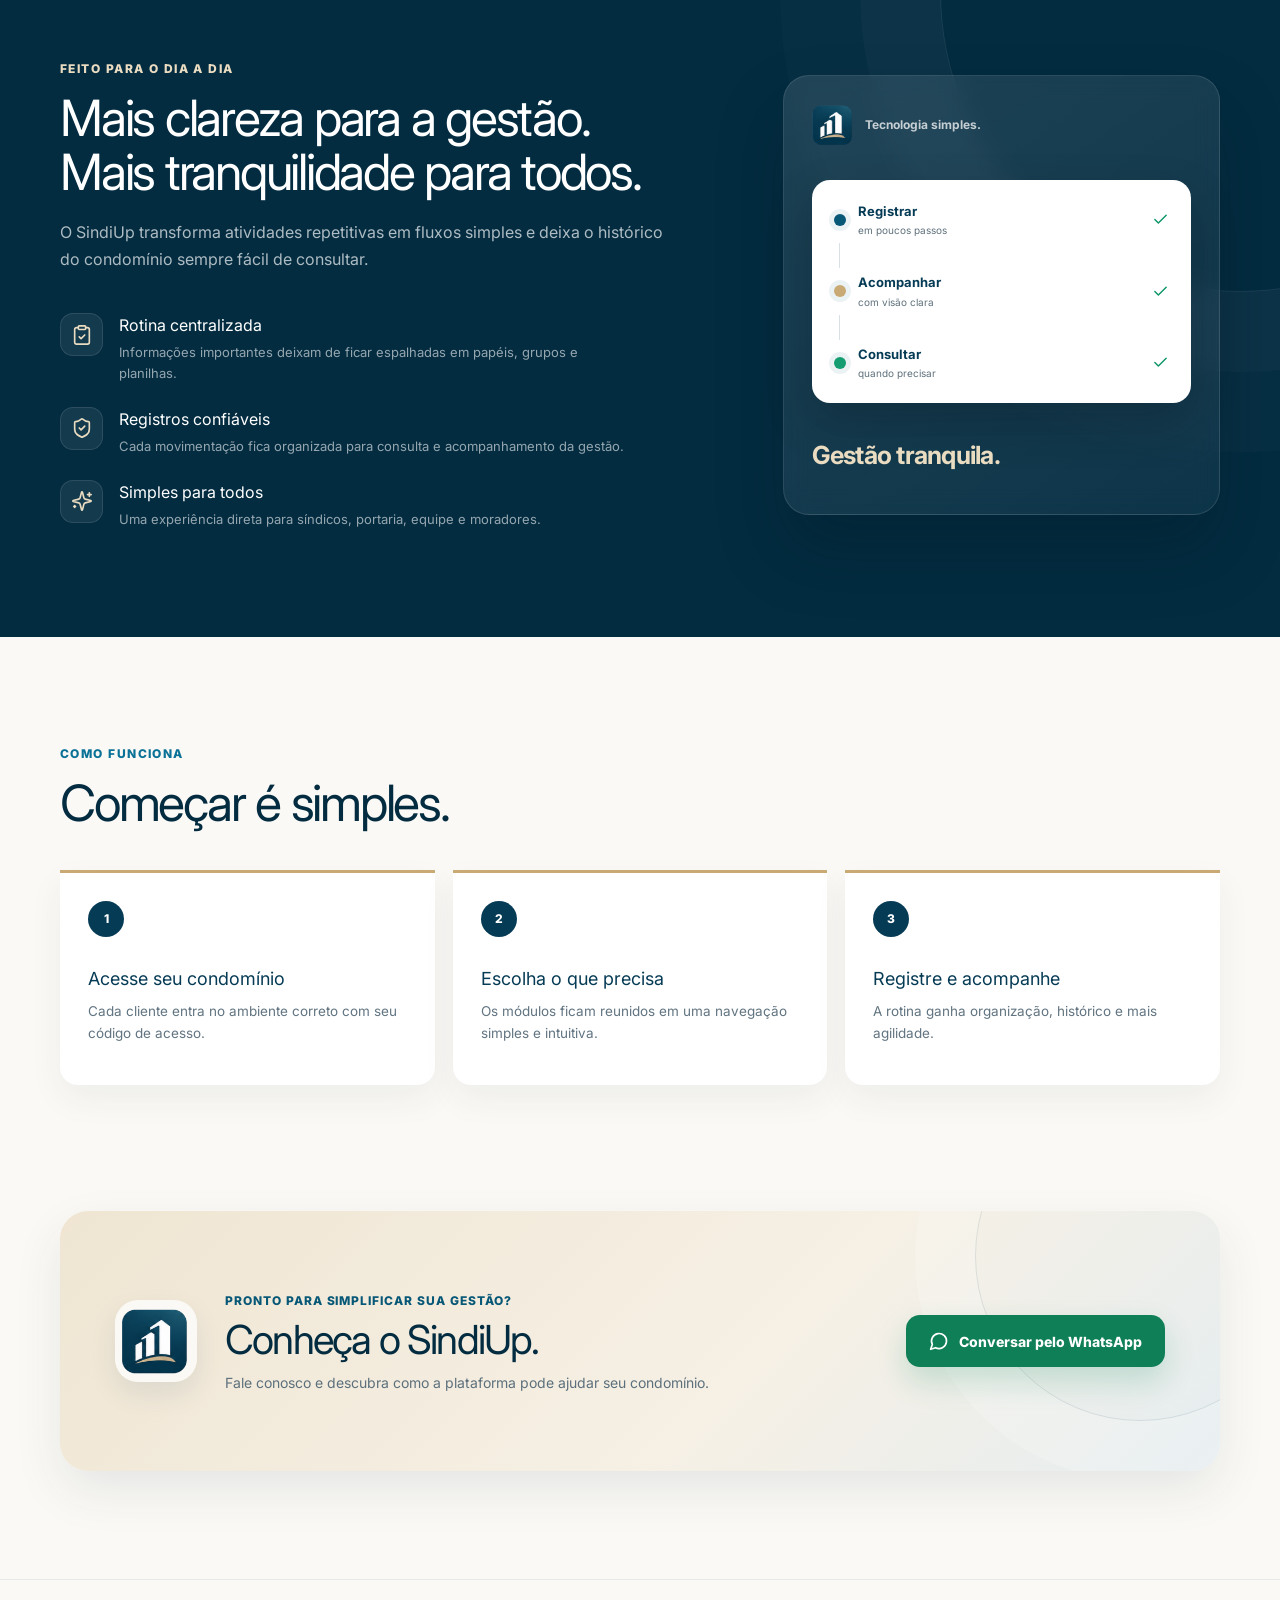
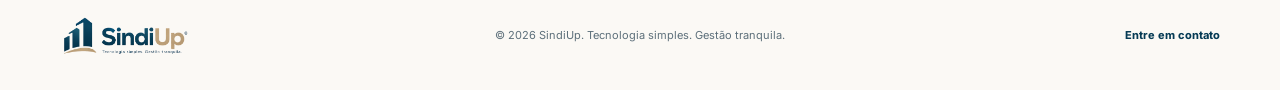
==== commit 08419d6d: "Melhorar nitidez das logos existentes" ====
--- a/index.html
+++ b/index.html
@@ -47,7 +47,7 @@
   <header class="site-header">
     <div class="shell header-inner">
       <a class="brand-link" href="#inicio" aria-label="SindiUp — início">
-        <img src="assets/sindiup-brand.webp" alt="SindiUp" width="620" height="200">
+        <img src="assets/sindiup-brand-hd.png" alt="SindiUp" width="620" height="200">
       </a>
 
       <nav class="desktop-nav" aria-label="Navegação principal">
@@ -56,7 +56,7 @@
         <a href="#como-funciona">Como funciona</a>
       </nav>
 
-      <a class="header-cta" aria-label="Falar no WhatsApp" href="https://wa.me/5513997983189?text=Ol%C3%A1%21%20Gostaria%20de%20saber%20mais%20sobre%20o%20SindiUp" target="_blank" rel="noopener noreferrer">
+      <a class="header-cta" aria-label="Falar no WhatsApp" href="https://wa.me/5513996556915?text=Ol%C3%A1%21%20Gostaria%20de%20saber%20mais%20sobre%20o%20SindiUp" target="_blank" rel="noopener noreferrer">
         <svg width="18" height="18" viewBox="0 0 24 24" fill="none" stroke="currentColor" stroke-width="2" stroke-linecap="round" stroke-linejoin="round" aria-hidden="true"><use href="#i-message-circle"/></svg>
         <span>Falar no WhatsApp</span>
       </a>
@@ -85,7 +85,7 @@
           </p>
 
           <div class="hero-actions">
-            <a class="button button-primary" href="https://wa.me/5513997983189?text=Ol%C3%A1%21%20Gostaria%20de%20saber%20mais%20sobre%20o%20SindiUp" target="_blank" rel="noopener noreferrer">
+            <a class="button button-primary" href="https://wa.me/5513996556915?text=Ol%C3%A1%21%20Gostaria%20de%20saber%20mais%20sobre%20o%20SindiUp" target="_blank" rel="noopener noreferrer">
               Quero conhecer o SindiUp
               <svg width="19" height="19" viewBox="0 0 24 24" fill="none" stroke="currentColor" stroke-width="2" stroke-linecap="round" stroke-linejoin="round" aria-hidden="true"><use href="#i-arrow-right"/></svg>
             </a>
@@ -105,7 +105,7 @@
           <div class="app-window">
             <div class="app-topbar">
               <div class="app-identity">
-                <img src="assets/sindiup-icon-256.webp" alt="" width="256" height="256">
+                <img src="assets/sindiup-icon-256.png" alt="" width="256" height="256">
                 <div>
                   <strong>SindiUp</strong>
                   <span>Condomínio conectado</span>
@@ -260,7 +260,7 @@
 
         <div class="benefits-panel">
           <div class="panel-brand">
-            <img loading="lazy" decoding="async" src="assets/sindiup-icon-256.webp" alt="" width="256" height="256">
+            <img loading="lazy" decoding="async" src="assets/sindiup-icon-256.png" alt="" width="256" height="256">
             <span>Tecnologia simples.</span>
           </div>
           <div class="workflow-card">
@@ -326,7 +326,7 @@
     <section class="final-cta section">
       <div class="shell cta-card">
         <div class="cta-brandmark">
-          <img loading="lazy" decoding="async" src="assets/sindiup-icon-256.webp" alt="" width="256" height="256">
+          <img loading="lazy" decoding="async" src="assets/sindiup-icon-256.png" alt="" width="256" height="256">
         </div>
         <div class="cta-copy">
           <span>Pronto para simplificar sua gestão?</span>
@@ -343,7 +343,7 @@
 
   <footer>
     <div class="shell footer-inner">
-      <img loading="lazy" decoding="async" src="assets/sindiup-brand.webp" alt="SindiUp" width="620" height="200">
+      <img loading="lazy" decoding="async" src="assets/sindiup-brand-hd.png" alt="SindiUp" width="620" height="200">
       <p>© 2026 SindiUp. Tecnologia simples. Gestão tranquila.</p>
       <a href="https://wa.me/5513996556915?text=Ol%C3%A1%21%20Gostaria%20de%20saber%20mais%20sobre%20o%20SindiUp" target="_blank" rel="noopener noreferrer">Entre em contato</a>
     </div>
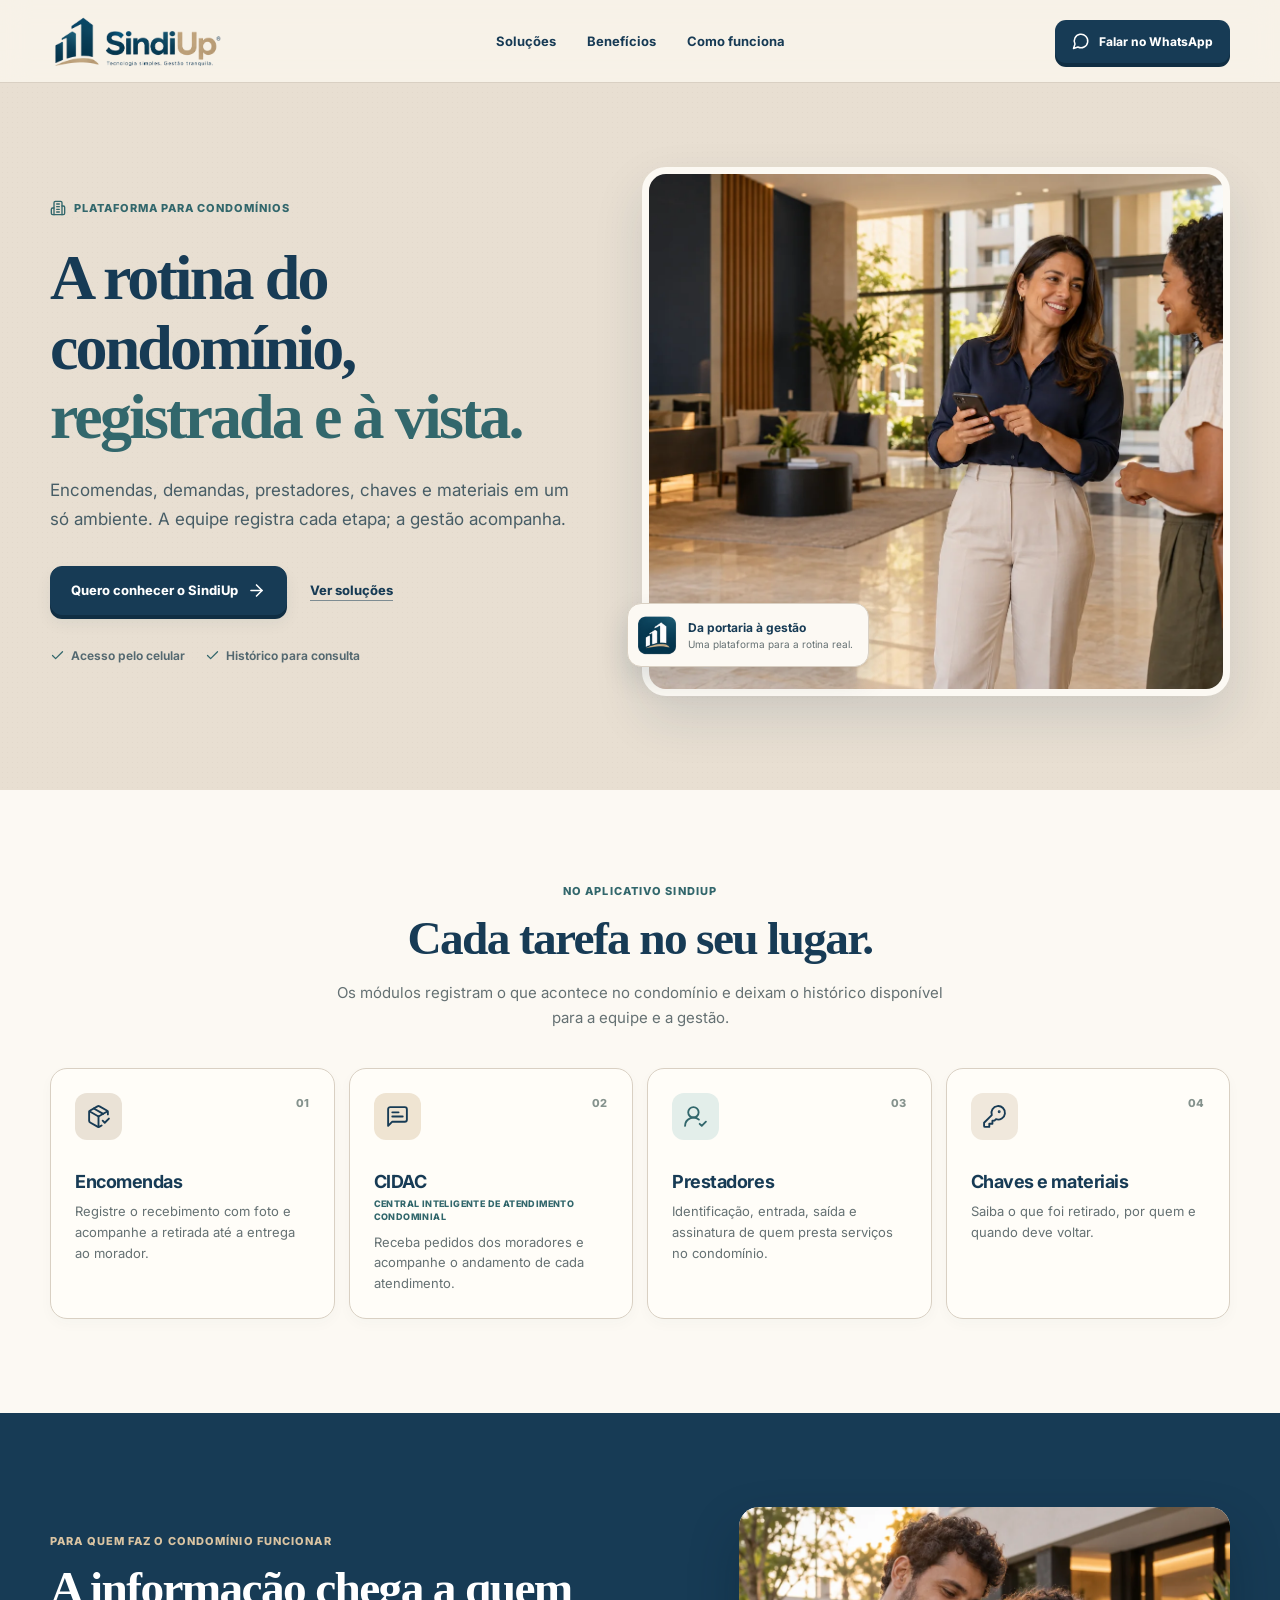
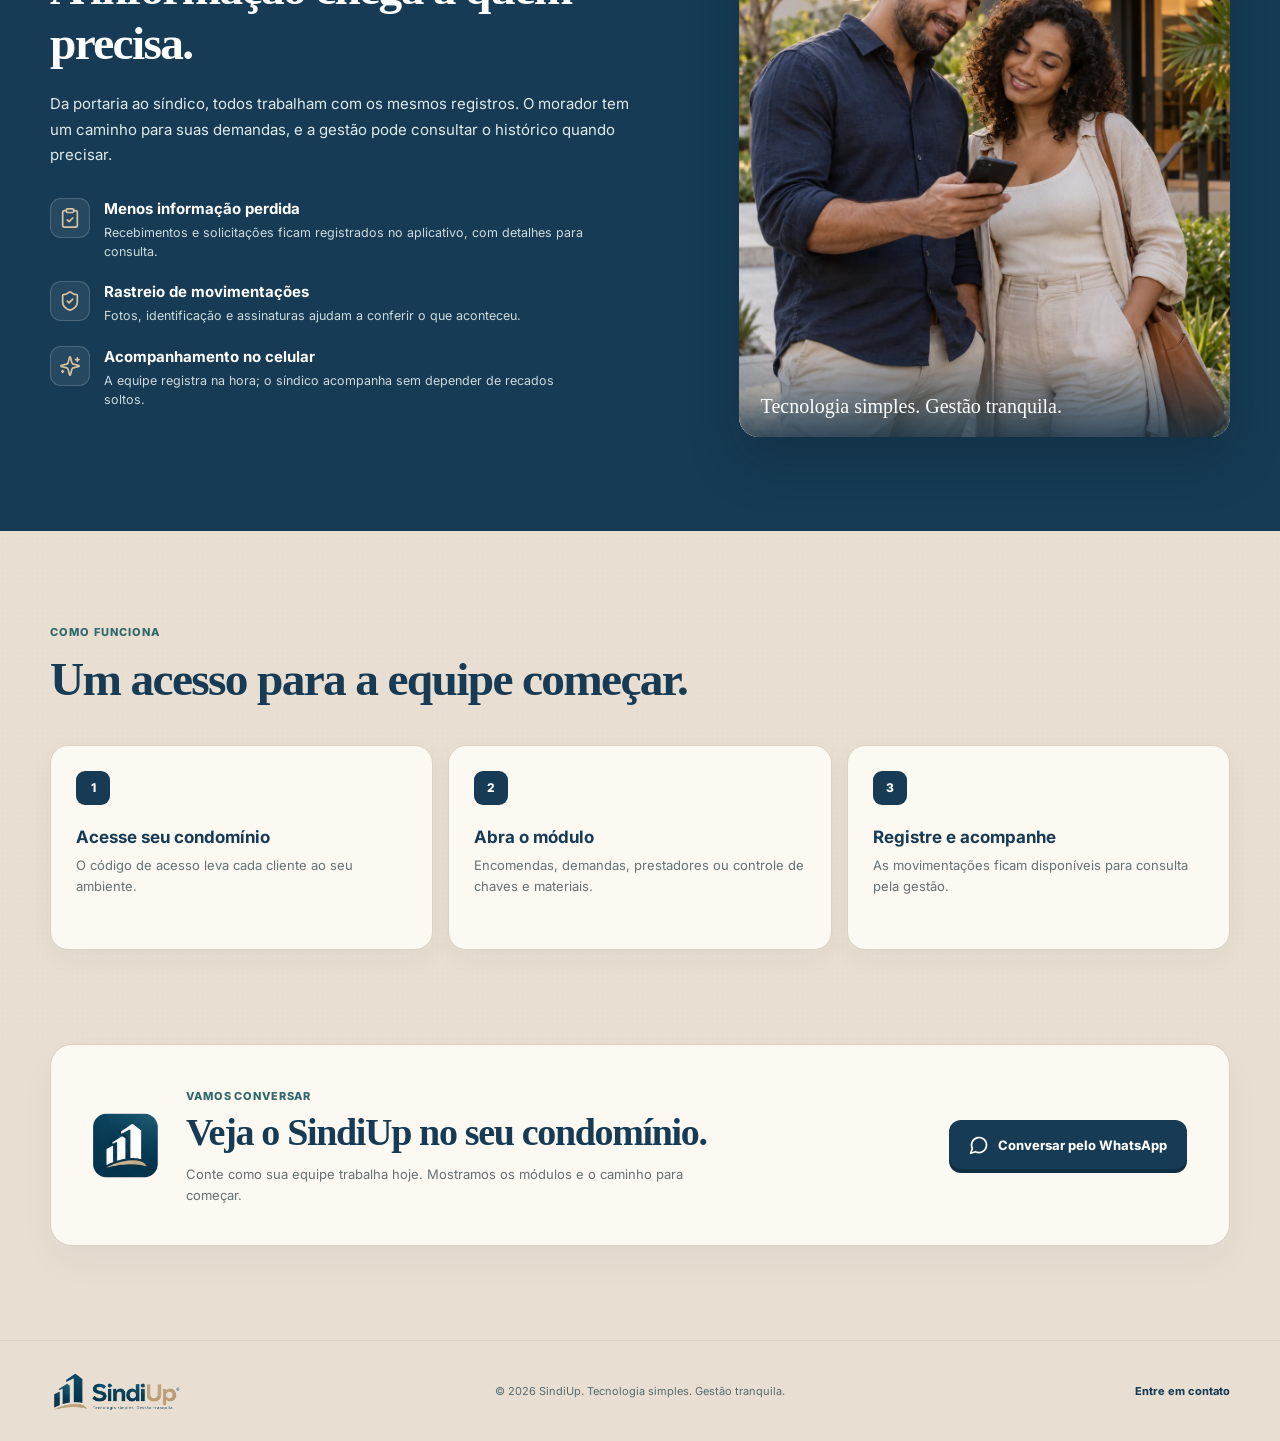
==== commit e0811daa: "Alinhar site institucional à identidade do aplicativo SindiUp" ====
--- a/index.html
+++ b/index.html
@@ -4,15 +4,15 @@
   <meta charset="utf-8">
   <meta name="viewport" content="width=device-width, initial-scale=1">
   <title>SindiUp | Tecnologia simples. Gestão tranquila.</title>
-  <meta name="description" content="Gestão condominial simples, organizada e conectada. Conheça as soluções do SindiUp para encomendas, demandas, prestadores, chaves e materiais.">
-  <meta name="theme-color" content="#063b55">
+  <meta name="description" content="O SindiUp reúne encomendas, demandas dos moradores, prestadores, chaves e materiais em uma plataforma para a rotina do condomínio.">
+  <meta name="theme-color" content="#e8dfd2">
   <link rel="canonical" href="https://sindiup.com.br/">
 
   <meta property="og:type" content="website">
   <meta property="og:locale" content="pt_BR">
   <meta property="og:site_name" content="SindiUp">
   <meta property="og:title" content="SindiUp | Tecnologia simples. Gestão tranquila.">
-  <meta property="og:description" content="Menos improviso. Mais controle. Encomendas, demandas dos moradores, prestadores, chaves e materiais em uma única plataforma.">
+  <meta property="og:description" content="Da portaria à gestão: registros e acompanhamento da rotina do condomínio em uma só plataforma.">
   <meta property="og:url" content="https://sindiup.com.br/">
   <meta property="og:image" content="https://sindiup.com.br/assets/og-image.png">
   <meta property="og:image:width" content="1200">
@@ -36,7 +36,7 @@
     "url": "https://sindiup.com.br/",
     "logo": "https://sindiup.com.br/assets/sindiup-icon-256.png",
     "slogan": "Tecnologia simples. Gestão tranquila.",
-    "description": "Plataforma que simplifica as rotinas do condomínio: encomendas, demandas dos moradores, prestadores, chaves e materiais."
+    "description": "Plataforma para registrar e acompanhar encomendas, demandas dos moradores, prestadores, chaves e materiais no condomínio."
   }
   </script>
 </head>
@@ -56,6 +56,15 @@
         <a href="#como-funciona">Como funciona</a>
       </nav>
 
+      <details class="mobile-menu">
+        <summary aria-label="Abrir menu de navegação"><span></span><span></span><span></span></summary>
+        <nav aria-label="Navegação no celular">
+          <a href="#solucoes">Soluções</a>
+          <a href="#beneficios">Benefícios</a>
+          <a href="#como-funciona">Como funciona</a>
+        </nav>
+      </details>
+
       <a class="header-cta" aria-label="Falar no WhatsApp" href="https://wa.me/5513996556915?text=Ol%C3%A1%21%20Gostaria%20de%20saber%20mais%20sobre%20o%20SindiUp" target="_blank" rel="noopener noreferrer">
         <svg width="18" height="18" viewBox="0 0 24 24" fill="none" stroke="currentColor" stroke-width="2" stroke-linecap="round" stroke-linejoin="round" aria-hidden="true"><use href="#i-message-circle"/></svg>
         <span>Falar no WhatsApp</span>
@@ -65,23 +74,16 @@
 
   <main id="conteudo">
     <section class="hero" id="inicio">
-      <div class="hero-glow hero-glow-one"></div>
-      <div class="hero-glow hero-glow-two"></div>
       <div class="shell hero-grid">
         <div class="hero-copy">
           <div class="eyebrow">
             <svg width="16" height="16" viewBox="0 0 24 24" fill="none" stroke="currentColor" stroke-width="2" stroke-linecap="round" stroke-linejoin="round" aria-hidden="true"><use href="#i-building-2"/></svg>
-            Gestão condominial mais simples
-          </div>
-          <h1>
-            Menos improviso.
-            <br>
-            <span>Mais controle.</span>
-          </h1>
+            Plataforma para condomínios
+          </div>
+          <h1>A rotina do condomínio, <span>registrada e à vista.</span></h1>
           <p class="hero-lead">
-            O SindiUp reúne as rotinas do condomínio em uma plataforma clara,
-            prática e fácil de usar — do recebimento de encomendas às demandas
-            dos moradores.
+            Encomendas, demandas, prestadores, chaves e materiais em um só ambiente.
+            A equipe registra cada etapa; a gestão acompanha.
           </p>
 
           <div class="hero-actions">
@@ -93,90 +95,24 @@
           </div>
 
           <div class="hero-points" role="group" aria-label="Diferenciais do SindiUp">
-            <span><svg width="15" height="15" viewBox="0 0 24 24" fill="none" stroke="currentColor" stroke-width="2" stroke-linecap="round" stroke-linejoin="round" aria-hidden="true"><use href="#i-check"/></svg> Um único acesso</span>
-            <span><svg width="15" height="15" viewBox="0 0 24 24" fill="none" stroke="currentColor" stroke-width="2" stroke-linecap="round" stroke-linejoin="round" aria-hidden="true"><use href="#i-check"/></svg> Uso simples no celular</span>
-            <span><svg width="15" height="15" viewBox="0 0 24 24" fill="none" stroke="currentColor" stroke-width="2" stroke-linecap="round" stroke-linejoin="round" aria-hidden="true"><use href="#i-check"/></svg> Registros organizados</span>
-          </div>
-        </div>
-
-        <div class="hero-visual" aria-hidden="true">
-          <div class="visual-orbit orbit-one"></div>
-          <div class="visual-orbit orbit-two"></div>
-          <div class="app-window">
-            <div class="app-topbar">
-              <div class="app-identity">
-                <img src="assets/sindiup-icon-256.png" alt="" width="256" height="256">
-                <div>
-                  <strong>SindiUp</strong>
-                  <span>Condomínio conectado</span>
-                </div>
-              </div>
-              <div class="status-pill"><span></span> Operação ativa</div>
-            </div>
-
-            <div class="app-welcome">
-              <span>Boa tarde, gestão</span>
-              <strong>Tudo em um só lugar.</strong>
-            </div>
-
-            <div class="app-modules">
-                <div class="mini-module blue">
-                  <svg width="21" height="21" viewBox="0 0 24 24" fill="none" stroke="currentColor" stroke-width="1.9" stroke-linecap="round" stroke-linejoin="round" aria-hidden="true"><use href="#i-package-check"/></svg>
-                  <span>Encomendas</span>
-                  <svg width="15" height="15" viewBox="0 0 24 24" fill="none" stroke="currentColor" stroke-width="2" stroke-linecap="round" stroke-linejoin="round" aria-hidden="true"><use href="#i-arrow-right"/></svg>
-                </div>
-                <div class="mini-module gold">
-                  <svg width="21" height="21" viewBox="0 0 24 24" fill="none" stroke="currentColor" stroke-width="1.9" stroke-linecap="round" stroke-linejoin="round" aria-hidden="true"><use href="#i-message-square-text"/></svg>
-                  <span>CIDAC</span>
-                  <svg width="15" height="15" viewBox="0 0 24 24" fill="none" stroke="currentColor" stroke-width="2" stroke-linecap="round" stroke-linejoin="round" aria-hidden="true"><use href="#i-arrow-right"/></svg>
-                </div>
-                <div class="mini-module green">
-                  <svg width="21" height="21" viewBox="0 0 24 24" fill="none" stroke="currentColor" stroke-width="1.9" stroke-linecap="round" stroke-linejoin="round" aria-hidden="true"><use href="#i-user-round-check"/></svg>
-                  <span>Prestadores</span>
-                  <svg width="15" height="15" viewBox="0 0 24 24" fill="none" stroke="currentColor" stroke-width="2" stroke-linecap="round" stroke-linejoin="round" aria-hidden="true"><use href="#i-arrow-right"/></svg>
-                </div>
-                <div class="mini-module orange">
-                  <svg width="21" height="21" viewBox="0 0 24 24" fill="none" stroke="currentColor" stroke-width="1.9" stroke-linecap="round" stroke-linejoin="round" aria-hidden="true"><use href="#i-key-round"/></svg>
-                  <span>Chaves e materiais</span>
-                  <svg width="15" height="15" viewBox="0 0 24 24" fill="none" stroke="currentColor" stroke-width="2" stroke-linecap="round" stroke-linejoin="round" aria-hidden="true"><use href="#i-arrow-right"/></svg>
-                </div>
-            </div>
-
-            <div class="app-summary">
-              <div>
-                <span>Rotina do dia</span>
-                <strong>Organizada</strong>
-              </div>
-              <div class="summary-bars" aria-hidden="true">
-                <i></i>
-                <i></i>
-                <i></i>
-                <i></i>
-                <i></i>
-              </div>
-            </div>
-          </div>
-
-          <div class="floating-note">
-            <span class="note-icon"><svg width="17" height="17" viewBox="0 0 24 24" fill="none" stroke="currentColor" stroke-width="2" stroke-linecap="round" stroke-linejoin="round" aria-hidden="true"><use href="#i-check"/></svg></span>
-            <div>
-              <strong>Gestão tranquila</strong>
-              <span>Informação certa, na hora certa.</span>
-            </div>
-          </div>
-        </div>
+            <span><svg width="15" height="15" viewBox="0 0 24 24" fill="none" stroke="currentColor" stroke-width="2" stroke-linecap="round" stroke-linejoin="round" aria-hidden="true"><use href="#i-check"/></svg> Acesso pelo celular</span>
+            <span><svg width="15" height="15" viewBox="0 0 24 24" fill="none" stroke="currentColor" stroke-width="2" stroke-linecap="round" stroke-linejoin="round" aria-hidden="true"><use href="#i-check"/></svg> Histórico para consulta</span>
+          </div>
+        </div>
+
+        <figure class="hero-visual">
+          <img src="assets/condominio-gestao.webp" alt="Síndica conversa com moradora e consulta o celular no hall do condomínio" width="1600" height="1067" fetchpriority="high">
+          <figcaption><img src="assets/sindiup-icon-256.png" alt="" width="256" height="256"><span><strong>Da portaria à gestão</strong><small>Uma plataforma para a rotina real.</small></span></figcaption>
+        </figure>
       </div>
     </section>
 
     <section class="solutions section" id="solucoes">
       <div class="shell">
         <div class="section-heading centered">
-          <span class="section-kicker">Soluções conectadas</span>
-          <h2>Tudo que a rotina precisa, sem complicação.</h2>
-          <p>
-            Módulos objetivos para organizar tarefas, registrar movimentações e
-            melhorar a comunicação no condomínio.
-          </p>
+          <span class="section-kicker">No aplicativo SindiUp</span>
+          <h2>Cada tarefa no seu lugar.</h2>
+          <p>Os módulos registram o que acontece no condomínio e deixam o histórico disponível para a equipe e a gestão.</p>
         </div>
 
         <div class="module-grid">
@@ -186,7 +122,7 @@
             </div>
             <span class="module-number" aria-hidden="true">01</span>
             <h3>Encomendas</h3>
-            <p>Recebimento, fotos, retirada e histórico organizados em um só fluxo.</p>
+            <p>Registre o recebimento com foto e acompanhe a retirada até a entrega ao morador.</p>
           </article>
           <article class="module-card">
             <div class="module-icon gold">
@@ -195,7 +131,7 @@
             <span class="module-number" aria-hidden="true">02</span>
             <h3>CIDAC</h3>
             <span class="module-fullname">Central Inteligente de Atendimento Condominial</span>
-            <p>Demandas dos moradores centralizadas para a gestão acompanhar com clareza.</p>
+            <p>Receba pedidos dos moradores e acompanhe o andamento de cada atendimento.</p>
           </article>
           <article class="module-card">
             <div class="module-icon green">
@@ -203,7 +139,7 @@
             </div>
             <span class="module-number" aria-hidden="true">03</span>
             <h3>Prestadores</h3>
-            <p>Entradas e saídas registradas com identificação e assinatura.</p>
+            <p>Identificação, entrada, saída e assinatura de quem presta serviços no condomínio.</p>
           </article>
           <article class="module-card">
             <div class="module-icon orange">
@@ -211,7 +147,7 @@
             </div>
             <span class="module-number" aria-hidden="true">04</span>
             <h3>Chaves e materiais</h3>
-            <p>Controle rápido de entregas e devoluções, sem complicar a rotina.</p>
+            <p>Saiba o que foi retirado, por quem e quando deve voltar.</p>
           </article>
         </div>
       </div>
@@ -220,12 +156,9 @@
     <section class="benefits section" id="beneficios">
       <div class="shell benefits-grid">
         <div class="benefits-copy">
-          <span class="section-kicker light">Feito para o dia a dia</span>
-          <h2>Mais clareza para a gestão. Mais tranquilidade para todos.</h2>
-          <p class="benefits-intro">
-            O SindiUp transforma atividades repetitivas em fluxos simples e
-            deixa o histórico do condomínio sempre fácil de consultar.
-          </p>
+          <span class="section-kicker light">Para quem faz o condomínio funcionar</span>
+          <h2>A informação chega a quem precisa.</h2>
+          <p class="benefits-intro">Da portaria ao síndico, todos trabalham com os mesmos registros. O morador tem um caminho para suas demandas, e a gestão pode consultar o histórico quando precisar.</p>
 
           <div class="benefit-list">
             <div class="benefit-item">
@@ -233,8 +166,8 @@
                 <svg width="22" height="22" viewBox="0 0 24 24" fill="none" stroke="currentColor" stroke-width="1.8" stroke-linecap="round" stroke-linejoin="round" aria-hidden="true"><use href="#i-clipboard-check"/></svg>
               </div>
               <div>
-                <h3>Rotina centralizada</h3>
-                <p>Informações importantes deixam de ficar espalhadas em papéis, grupos e planilhas.</p>
+                <h3>Menos informação perdida</h3>
+                <p>Recebimentos e solicitações ficam registrados no aplicativo, com detalhes para consulta.</p>
               </div>
             </div>
             <div class="benefit-item">
@@ -242,8 +175,8 @@
                 <svg width="22" height="22" viewBox="0 0 24 24" fill="none" stroke="currentColor" stroke-width="1.8" stroke-linecap="round" stroke-linejoin="round" aria-hidden="true"><use href="#i-shield-check"/></svg>
               </div>
               <div>
-                <h3>Registros confiáveis</h3>
-                <p>Cada movimentação fica organizada para consulta e acompanhamento da gestão.</p>
+                <h3>Rastreio de movimentações</h3>
+                <p>Fotos, identificação e assinaturas ajudam a conferir o que aconteceu.</p>
               </div>
             </div>
             <div class="benefit-item">
@@ -251,48 +184,17 @@
                 <svg width="22" height="22" viewBox="0 0 24 24" fill="none" stroke="currentColor" stroke-width="1.8" stroke-linecap="round" stroke-linejoin="round" aria-hidden="true"><use href="#i-sparkles"/></svg>
               </div>
               <div>
-                <h3>Simples para todos</h3>
-                <p>Uma experiência direta para síndicos, portaria, equipe e moradores.</p>
-              </div>
-            </div>
-          </div>
-        </div>
-
-        <div class="benefits-panel">
-          <div class="panel-brand">
-            <img loading="lazy" decoding="async" src="assets/sindiup-icon-256.png" alt="" width="256" height="256">
-            <span>Tecnologia simples.</span>
-          </div>
-          <div class="workflow-card">
-            <div class="workflow-row">
-              <span class="workflow-dot blue"></span>
-              <div>
-                <strong>Registrar</strong>
-                <span>em poucos passos</span>
-              </div>
-              <svg width="17" height="17" viewBox="0 0 24 24" fill="none" stroke="currentColor" stroke-width="2" stroke-linecap="round" stroke-linejoin="round" aria-hidden="true"><use href="#i-check"/></svg>
-            </div>
-            <div class="workflow-line"></div>
-            <div class="workflow-row">
-              <span class="workflow-dot gold"></span>
-              <div>
-                <strong>Acompanhar</strong>
-                <span>com visão clara</span>
-              </div>
-              <svg width="17" height="17" viewBox="0 0 24 24" fill="none" stroke="currentColor" stroke-width="2" stroke-linecap="round" stroke-linejoin="round" aria-hidden="true"><use href="#i-check"/></svg>
-            </div>
-            <div class="workflow-line"></div>
-            <div class="workflow-row">
-              <span class="workflow-dot green"></span>
-              <div>
-                <strong>Consultar</strong>
-                <span>quando precisar</span>
-              </div>
-              <svg width="17" height="17" viewBox="0 0 24 24" fill="none" stroke="currentColor" stroke-width="2" stroke-linecap="round" stroke-linejoin="round" aria-hidden="true"><use href="#i-check"/></svg>
-            </div>
-          </div>
-          <strong class="panel-slogan">Gestão tranquila.</strong>
-        </div>
+                <h3>Acompanhamento no celular</h3>
+                <p>A equipe registra na hora; o síndico acompanha sem depender de recados soltos.</p>
+              </div>
+            </div>
+          </div>
+        </div>
+
+        <figure class="benefits-photo">
+          <img loading="lazy" decoding="async" src="assets/condominio-moradores.webp" alt="Moradores consultam o celular juntos na área comum do condomínio" width="1100" height="1467">
+          <figcaption>Tecnologia simples. Gestão tranquila.</figcaption>
+        </figure>
       </div>
     </section>
 
@@ -300,24 +202,24 @@
       <div class="shell">
         <div class="section-heading">
           <span class="section-kicker">Como funciona</span>
-          <h2>Começar é simples.</h2>
+          <h2>Um acesso para a equipe começar.</h2>
         </div>
 
         <div class="steps-grid">
           <article class="step-card">
             <span>1</span>
             <h3>Acesse seu condomínio</h3>
-            <p>Cada cliente entra no ambiente correto com seu código de acesso.</p>
+            <p>O código de acesso leva cada cliente ao seu ambiente.</p>
           </article>
           <article class="step-card">
             <span>2</span>
-            <h3>Escolha o que precisa</h3>
-            <p>Os módulos ficam reunidos em uma navegação simples e intuitiva.</p>
+            <h3>Abra o módulo</h3>
+            <p>Encomendas, demandas, prestadores ou controle de chaves e materiais.</p>
           </article>
           <article class="step-card">
             <span>3</span>
             <h3>Registre e acompanhe</h3>
-            <p>A rotina ganha organização, histórico e mais agilidade.</p>
+            <p>As movimentações ficam disponíveis para consulta pela gestão.</p>
           </article>
         </div>
       </div>
@@ -329,11 +231,11 @@
           <img loading="lazy" decoding="async" src="assets/sindiup-icon-256.png" alt="" width="256" height="256">
         </div>
         <div class="cta-copy">
-          <span>Pronto para simplificar sua gestão?</span>
-          <h2>Conheça o SindiUp.</h2>
-          <p>Fale conosco e descubra como a plataforma pode ajudar seu condomínio.</p>
-        </div>
-        <a class="button button-whatsapp" href="https://wa.me/551396556915?text=Ol%C3%A1%21%20Gostaria%20de%20saber%20mais%20sobre%20o%20SindiUp" target="_blank" rel="noopener noreferrer">
+          <span>Vamos conversar</span>
+          <h2>Veja o SindiUp no seu condomínio.</h2>
+          <p>Conte como sua equipe trabalha hoje. Mostramos os módulos e o caminho para começar.</p>
+        </div>
+        <a class="button button-whatsapp" href="https://wa.me/5513996556915?text=Ol%C3%A1%21%20Gostaria%20de%20saber%20mais%20sobre%20o%20SindiUp" target="_blank" rel="noopener noreferrer">
           <svg width="20" height="20" viewBox="0 0 24 24" fill="none" stroke="currentColor" stroke-width="2" stroke-linecap="round" stroke-linejoin="round" aria-hidden="true"><use href="#i-message-circle"/></svg>
           Conversar pelo WhatsApp
         </a>
@@ -352,5 +254,10 @@
   <a class="floating-whatsapp" href="https://wa.me/5513996556915?text=Ol%C3%A1%21%20Gostaria%20de%20saber%20mais%20sobre%20o%20SindiUp" target="_blank" rel="noopener noreferrer" aria-label="Falar com o SindiUp pelo WhatsApp">
     <svg width="25" height="25" viewBox="0 0 24 24" fill="none" stroke="currentColor" stroke-width="2" stroke-linecap="round" stroke-linejoin="round" aria-hidden="true"><use href="#i-message-circle"/></svg>
   </a>
+  <script>
+    document.querySelectorAll('.mobile-menu nav a').forEach(link => link.addEventListener('click', () => {
+      document.querySelector('.mobile-menu').open = false;
+    }));
+  </script>
 </body>
 </html>
--- a/styles.css
+++ b/styles.css
@@ -1,547 +1,182 @@
-/* SindiUp — site de apresentação */
-
-/* Reset básico */
-*, *::before, *::after { box-sizing: border-box; margin: 0; padding: 0; border: 0 solid; }
-html { line-height: 1.5; -webkit-text-size-adjust: 100%; tab-size: 4; }
-h1, h2, h3, h4, h5, h6 { font-size: inherit; font-weight: inherit; }
-b, strong { font-weight: bolder; }
-img, svg { display: block; vertical-align: middle; }
-img { max-width: 100%; height: auto; }
-
 :root {
-  --navy: #063b55;
-  --navy-deep: #032c41;
-  --blue: #075777;
-  --blue-bright: #0b7297;
-  --gold: #c9aa74;
-  --gold-soft: #eadcc1;
-  --sand: #f4efe6;
-  --sand-light: #fbf9f5;
-  --ink: #133447;
-  --muted: #617481;
-  --line: #dfe6e8;
-  --white: #ffffff;
-  --green: #149d70;
+  --navy: #173b55;
+  --navy-deep: #102e43;
+  --sand: #e8dfd2;
+  --cream: #fcf9f3;
+  --line: #d9d0c3;
+  --ink: #173b55;
+  --muted: #657173;
+  --green: #32676c;
+  --gold: #dac4a2;
+  font-family: Inter, ui-sans-serif, system-ui, -apple-system, 'Segoe UI', sans-serif;
+  color: var(--ink);
 }
-
 * { box-sizing: border-box; }
-html { scroll-behavior: smooth; scroll-padding-top: 92px; }
-body {
-  margin: 0;
-  background: var(--sand-light);
-  color: var(--ink);
-  font-family: Inter, ui-sans-serif, system-ui, -apple-system, BlinkMacSystemFont, "Segoe UI", sans-serif;
-  text-rendering: optimizeLegibility;
-}
+html { scroll-behavior: smooth; scroll-padding-top: 86px; }
+body { margin: 0; background-color: var(--sand); background-image: radial-gradient(#7456340a .6px, transparent .6px); background-size: 5px 5px; }
 a { color: inherit; text-decoration: none; }
-button, a { -webkit-tap-highlight-color: transparent; }
-.shell { width: min(1160px, calc(100% - 48px)); margin-inline: auto; }
-
-.site-header {
-  position: sticky;
-  top: 0;
-  z-index: 50;
-  border-bottom: 1px solid rgba(6, 59, 85, 0.1);
-  background: rgba(251, 249, 245, 0.9);
-  -webkit-backdrop-filter: blur(18px);
-  backdrop-filter: blur(18px);
-}
-.header-inner {
-  min-height: 78px;
-  display: grid;
-  grid-template-columns: 1fr auto 1fr;
-  align-items: center;
-  gap: 28px;
-}
-.brand-link { width: 174px; display: inline-flex; align-items: center; }
-.brand-link img { display: block; width: 100%; height: auto; }
-.desktop-nav {
-  display: flex;
-  align-items: center;
-  gap: 34px;
-  font-size: 14px;
-  font-weight: 650;
-  color: #3f5968;
-}
-.desktop-nav a, .footer-inner a, .text-link { transition: color 160ms ease; }
-.desktop-nav a:hover, .footer-inner a:hover, .text-link:hover { color: var(--blue-bright); }
-.header-cta {
-  justify-self: end;
-  display: inline-flex;
-  align-items: center;
-  justify-content: center;
-  gap: 8px;
-  min-height: 42px;
-  padding: 0 18px;
-  border-radius: 12px;
-  background: var(--navy);
-  color: white;
-  font-size: 13px;
-  font-weight: 750;
-  box-shadow: 0 9px 26px rgba(6, 59, 85, 0.18);
-  transition: transform 160ms ease, background 160ms ease;
-}
-.header-cta:hover, .button:hover { transform: translateY(-2px); }
-.header-cta:hover { background: var(--blue); }
-
-.hero {
-  position: relative;
-  min-height: 710px;
-  overflow: hidden;
-  display: flex;
-  align-items: center;
-  padding: 86px 0 92px;
-  background:
-    linear-gradient(135deg, rgba(244, 239, 230, 0.92), rgba(251, 249, 245, 0.98) 48%, rgba(232, 241, 243, 0.82)),
-    radial-gradient(circle at 75% 40%, rgba(11, 114, 151, 0.12), transparent 34%);
-}
-.hero::before {
-  content: "";
-  position: absolute;
-  inset: 0;
-  pointer-events: none;
-  opacity: 0.38;
-  background-image: radial-gradient(rgba(6, 59, 85, 0.16) 0.8px, transparent 0.8px);
-  background-size: 24px 24px;
-  mask-image: linear-gradient(to right, transparent, black 72%, transparent);
-}
-.hero-glow { position: absolute; border-radius: 999px; filter: blur(2px); pointer-events: none; }
-.hero-glow-one { width: 420px; height: 420px; right: -170px; top: 20px; background: rgba(201, 170, 116, 0.15); }
-.hero-glow-two { width: 260px; height: 260px; left: -100px; bottom: -120px; background: rgba(7, 87, 119, 0.1); }
-.hero-grid {
-  position: relative;
-  z-index: 1;
-  display: grid;
-  grid-template-columns: 0.92fr 1.08fr;
-  align-items: center;
-  gap: 76px;
-}
-.eyebrow {
-  width: fit-content;
-  display: inline-flex;
-  align-items: center;
-  gap: 8px;
-  margin-bottom: 24px;
-  padding: 8px 12px;
-  border: 1px solid rgba(7, 87, 119, 0.15);
-  border-radius: 999px;
-  background: rgba(255, 255, 255, 0.68);
-  color: var(--blue);
-  font-size: 12px;
-  line-height: 1;
-  font-weight: 800;
-  letter-spacing: 0.08em;
-  text-transform: uppercase;
-}
-.hero h1 {
-  max-width: 590px;
-  margin: 0;
-  color: var(--navy-deep);
-  font-size: clamp(48px, 5.2vw, 76px);
-  line-height: 0.99;
-  letter-spacing: -0.055em;
-}
-.hero h1 span { color: var(--gold); }
-.hero-lead {
-  max-width: 600px;
-  margin: 27px 0 0;
-  color: #516a78;
-  font-size: 18px;
-  line-height: 1.65;
-}
-.hero-actions { display: flex; align-items: center; gap: 25px; margin-top: 34px; }
-.button {
-  display: inline-flex;
-  align-items: center;
-  justify-content: center;
-  gap: 10px;
-  min-height: 52px;
-  padding: 0 23px;
-  border-radius: 14px;
-  font-size: 14px;
-  font-weight: 780;
-  transition: transform 160ms ease, box-shadow 160ms ease, background 160ms ease;
-}
-.button-primary { background: var(--navy); color: white; box-shadow: 0 16px 35px rgba(6, 59, 85, 0.19); }
-.button-primary:hover { background: var(--blue); box-shadow: 0 18px 38px rgba(6, 59, 85, 0.24); }
-.text-link {
-  color: var(--navy);
-  font-size: 14px;
-  font-weight: 750;
-  text-decoration: underline;
-  text-decoration-color: rgba(6, 59, 85, 0.28);
-  text-underline-offset: 5px;
-}
-.hero-points {
-  display: flex;
-  flex-wrap: wrap;
-  gap: 12px 20px;
-  margin-top: 31px;
-  color: #586d78;
-  font-size: 12px;
-  font-weight: 660;
-}
+svg { stroke-linecap: round; stroke-linejoin: round; }
+img { display: block; max-width: 100%; }
+.shell { width: min(100% - 64px, 1180px); margin-inline: auto; }
+.site-header { position: sticky; top: 0; z-index: 50; border-bottom: 1px solid var(--line); background: rgba(248, 243, 233, .96); backdrop-filter: blur(14px); }
+.header-inner { min-height: 82px; display: grid; grid-template-columns: 1fr auto 1fr; align-items: center; gap: 24px; }
+.brand-link { width: 174px; display: block; }
+.brand-link img { width: 100%; height: auto; }
+.desktop-nav { display: flex; align-items: center; gap: 31px; color: var(--navy); font-size: 13px; font-weight: 700; }
+.desktop-nav a, .mobile-menu a { transition: color .15s; }
+.desktop-nav a:hover, .mobile-menu a:hover { color: var(--green); }
+.header-cta { justify-self: end; display: inline-flex; align-items: center; justify-content: center; gap: 9px; min-height: 43px; padding: 0 17px; border-radius: 11px; background: var(--navy); color: white; font-size: 12px; font-weight: 750; box-shadow: 0 4px 0 var(--navy-deep); }
+.header-cta:hover, .button-primary:hover { background: var(--navy-deep); }
+.mobile-menu { display: none; }
+.hero { padding: 84px 0 94px; }
+.hero-grid { display: grid; grid-template-columns: .95fr 1.05fr; align-items: center; gap: 60px; }
+.eyebrow { display: inline-flex; align-items: center; gap: 8px; margin-bottom: 27px; color: var(--green); font-size: 11px; font-weight: 800; letter-spacing: .09em; text-transform: uppercase; }
+.hero h1 { max-width: 620px; margin: 0; font-family: Georgia, 'Times New Roman', serif; font-weight: 700; font-size: clamp(46px, 5vw, 70px); line-height: 1.08; letter-spacing: -.045em; }
+.hero h1 span { color: var(--green); }
+.hero-lead { max-width: 525px; margin: 25px 0 0; color: #475d66; font-size: 17px; line-height: 1.7; }
+.hero-actions { display: flex; align-items: center; flex-wrap: wrap; gap: 23px; margin-top: 32px; }
+.button { display: inline-flex; justify-content: center; align-items: center; gap: 9px; min-height: 49px; padding: 0 20px; border-radius: 12px; font-size: 13px; font-weight: 750; text-align: center; transition: background .15s, transform .15s; }
+.button:hover, .header-cta:hover { transform: translateY(-2px); }
+.button-primary { background: var(--navy); border: 1px solid var(--navy); color: white; box-shadow: 0 4px 0 var(--navy-deep), 0 8px 16px #173b5510; }
+.text-link { color: var(--navy); font-size: 13px; font-weight: 750; text-decoration: underline; text-underline-offset: 5px; text-decoration-color: #173b5580; }
+.hero-points { display: flex; flex-wrap: wrap; gap: 11px 20px; margin-top: 33px; color: #536870; font-size: 12px; font-weight: 650; }
 .hero-points span { display: inline-flex; align-items: center; gap: 6px; }
-.hero-points svg { padding: 2px; border-radius: 999px; background: rgba(20, 157, 112, 0.12); color: #0c825a; }
-
-.hero-visual { position: relative; min-height: 530px; display: grid; place-items: center; }
-.visual-orbit { position: absolute; border: 1px solid rgba(7, 87, 119, 0.12); border-radius: 999px; }
-.orbit-one { width: 490px; height: 490px; }
-.orbit-two { width: 380px; height: 380px; }
-.app-window {
-  position: relative;
-  z-index: 2;
-  width: min(100%, 540px);
-  min-height: 458px;
-  overflow: hidden;
-  border: 1px solid rgba(255, 255, 255, 0.75);
-  border-radius: 26px;
-  background: rgba(255, 255, 255, 0.92);
-  box-shadow: 0 34px 80px rgba(6, 59, 85, 0.17), 0 4px 18px rgba(6, 59, 85, 0.08);
-  -webkit-backdrop-filter: blur(14px);
-  backdrop-filter: blur(14px);
-}
-.app-window::after {
-  content: "";
-  position: absolute;
-  right: -80px;
-  bottom: -110px;
-  width: 250px;
-  height: 250px;
-  border-radius: 999px;
-  background: rgba(201, 170, 116, 0.12);
-}
-.app-topbar {
-  display: flex;
-  align-items: center;
-  justify-content: space-between;
-  gap: 18px;
-  padding: 21px 23px;
-  border-bottom: 1px solid #e8edef;
-  background: rgba(251, 249, 245, 0.78);
-}
-.app-identity { display: flex; align-items: center; gap: 10px; }
-.app-identity img { width: 38px; height: 38px; border-radius: 11px; object-fit: contain; }
-.app-identity div { display: grid; gap: 1px; }
-.app-identity strong { color: var(--navy); font-size: 14px; }
-.app-identity span { color: #5c6f7a; font-size: 9px; }
-.status-pill {
-  display: inline-flex;
-  align-items: center;
-  gap: 6px;
-  padding: 7px 9px;
-  border-radius: 999px;
-  background: rgba(20, 157, 112, 0.09);
-  color: #0c7c57;
-  font-size: 9px;
-  font-weight: 750;
-}
-.status-pill span { width: 6px; height: 6px; border-radius: 999px; background: var(--green); box-shadow: 0 0 0 3px rgba(20, 157, 112, 0.13); }
-.app-welcome { display: grid; gap: 3px; padding: 24px 24px 16px; }
-.app-welcome span { color: #5c6f7a; font-size: 11px; }
-.app-welcome strong { color: var(--navy-deep); font-size: 22px; letter-spacing: -0.03em; }
-.app-modules { display: grid; grid-template-columns: 1fr 1fr; gap: 10px; padding: 0 24px; }
-.mini-module {
-  min-height: 68px;
-  display: grid;
-  grid-template-columns: auto 1fr auto;
-  align-items: center;
-  gap: 10px;
-  padding: 12px;
-  border: 1px solid #e9edef;
-  border-radius: 15px;
-  background: #fff;
-  color: var(--navy);
-  font-size: 11px;
-  font-weight: 750;
-  box-shadow: 0 5px 14px rgba(6, 59, 85, 0.04);
-}
-.mini-module > svg:first-child { width: 38px; height: 38px; padding: 8px; border-radius: 11px; }
-.mini-module.blue > svg:first-child, .module-icon.blue { background: rgba(7, 87, 119, 0.1); color: var(--blue); }
-.mini-module.gold > svg:first-child, .module-icon.gold { background: rgba(201, 170, 116, 0.2); color: #9f7434; }
-.mini-module.green > svg:first-child, .module-icon.green { background: rgba(20, 157, 112, 0.1); color: #0d8a60; }
-.mini-module.orange > svg:first-child, .module-icon.orange { background: rgba(212, 112, 42, 0.11); color: #b65a1f; }
-.mini-module > svg:last-child { color: #a0acb2; }
-.app-summary {
-  position: relative;
-  z-index: 1;
-  display: flex;
-  align-items: flex-end;
-  justify-content: space-between;
-  margin: 16px 24px 24px;
-  padding: 16px;
-  border-radius: 15px;
-  background: var(--navy);
-  color: white;
-}
-.app-summary > div:first-child { display: grid; gap: 2px; }
-.app-summary span { color: rgba(255, 255, 255, 0.61); font-size: 9px; }
-.app-summary strong { font-size: 15px; }
-.summary-bars { height: 32px; display: flex; align-items: flex-end; gap: 5px; }
-.summary-bars i { width: 6px; border-radius: 4px 4px 1px 1px; background: var(--gold); }
-.summary-bars i:nth-child(1) { height: 12px; opacity: 0.55; }
-.summary-bars i:nth-child(2) { height: 21px; opacity: 0.7; }
-.summary-bars i:nth-child(3) { height: 16px; opacity: 0.65; }
-.summary-bars i:nth-child(4) { height: 28px; }
-.summary-bars i:nth-child(5) { height: 24px; opacity: 0.82; }
-.floating-note {
-  position: absolute;
-  z-index: 3;
-  right: -28px;
-  bottom: 17px;
-  display: flex;
-  align-items: center;
-  gap: 11px;
-  min-width: 235px;
-  padding: 13px 15px;
-  border: 1px solid rgba(6, 59, 85, 0.08);
-  border-radius: 15px;
-  background: rgba(255, 255, 255, 0.97);
-  box-shadow: 0 18px 36px rgba(6, 59, 85, 0.13);
-}
-.note-icon { width: 34px; height: 34px; display: grid; place-items: center; flex: 0 0 auto; border-radius: 10px; background: rgba(20, 157, 112, 0.12); color: #0c825a; }
-.floating-note div { display: grid; gap: 2px; }
-.floating-note strong { color: var(--navy); font-size: 12px; }
-.floating-note div span { color: #5c6f7a; font-size: 9px; }
-
-.section { padding: 108px 0; }
-.section-heading { max-width: 680px; margin-bottom: 48px; }
+.hero-points svg { color: var(--green); }
+.hero-visual { position: relative; margin: 0; border: 7px solid var(--cream); border-radius: 24px; background: var(--cream); box-shadow: 0 22px 50px #173b5520; }
+.hero-visual > img { width: 100%; height: 515px; border-radius: 17px; object-fit: cover; object-position: 62% center; }
+.hero-visual figcaption { position: absolute; left: -22px; bottom: 22px; display: flex; align-items: center; gap: 10px; max-width: calc(100% - 20px); padding: 11px 15px 11px 10px; border: 1px solid var(--line); border-radius: 14px; background: var(--cream); box-shadow: 0 12px 28px #102e4325; }
+.hero-visual figcaption img { width: 40px; height: 40px; object-fit: contain; }
+.hero-visual figcaption span { display: grid; gap: 3px; }
+.hero-visual figcaption strong { font-size: 12px; }
+.hero-visual figcaption small { color: var(--muted); font-size: 10px; }
+.section { padding: 94px 0; }
+.section-heading { max-width: 700px; margin-bottom: 38px; }
 .section-heading.centered { margin-inline: auto; text-align: center; }
-.section-kicker {
-  display: block;
-  margin-bottom: 13px;
-  color: var(--blue-bright);
-  font-size: 12px;
-  font-weight: 820;
-  letter-spacing: 0.12em;
-  text-transform: uppercase;
-}
-.section-heading h2, .benefits-copy h2, .cta-copy h2 {
-  margin: 0;
-  color: var(--navy-deep);
-  font-size: clamp(34px, 4vw, 50px);
-  line-height: 1.08;
-  letter-spacing: -0.045em;
-}
-.section-heading p { max-width: 600px; margin: 18px auto 0; color: var(--muted); font-size: 16px; line-height: 1.7; }
-.solutions { background: #fff; }
-.module-grid { display: grid; grid-template-columns: repeat(4, 1fr); gap: 16px; }
-.module-card {
-  position: relative;
-  min-height: 265px;
-  padding: 27px 25px;
-  overflow: hidden;
-  border: 1px solid #e4e9eb;
-  border-radius: 20px;
-  background: #fff;
-  box-shadow: 0 12px 38px rgba(13, 56, 76, 0.06);
-  transition: transform 180ms ease, box-shadow 180ms ease, border-color 180ms ease;
-}
-.module-card:hover { transform: translateY(-5px); border-color: rgba(7, 87, 119, 0.18); box-shadow: 0 20px 42px rgba(13, 56, 76, 0.1); }
-.module-card::after { content: ""; position: absolute; right: -38px; bottom: -50px; width: 115px; height: 115px; border-radius: 999px; background: var(--sand); opacity: 0.55; }
-.module-icon { width: 50px; height: 50px; display: grid; place-items: center; border-radius: 14px; }
-.module-number { position: absolute; top: 28px; right: 25px; color: #687983; font-size: 11px; font-weight: 800; letter-spacing: 0.12em; }
-.module-card h3 { margin: 40px 0 10px; color: var(--navy); font-size: 19px; letter-spacing: -0.025em; }
-.module-fullname { position: relative; z-index: 1; display: block; margin: -3px 0 9px; color: var(--blue); font-size: 10.5px; font-weight: 700; letter-spacing: 0.06em; line-height: 1.45; text-transform: uppercase; }
-.module-card p { position: relative; z-index: 1; margin: 0; color: var(--muted); font-size: 13.5px; line-height: 1.65; }
-
-.benefits { position: relative; overflow: hidden; background: var(--navy-deep); color: white; }
-.benefits::before {
-  content: "";
-  position: absolute;
-  width: 600px;
-  height: 600px;
-  right: -260px;
-  top: -260px;
-  border: 1px solid rgba(255, 255, 255, 0.09);
-  border-radius: 999px;
-  box-shadow: 0 0 0 80px rgba(255, 255, 255, 0.02), 0 0 0 160px rgba(255, 255, 255, 0.015);
-}
-.benefits-grid { position: relative; z-index: 1; display: grid; grid-template-columns: 1.05fr 0.75fr; align-items: center; gap: 110px; }
-.section-kicker.light { color: var(--gold-soft); }
-.benefits-copy h2 { max-width: 660px; color: white; }
-.benefits-intro { max-width: 620px; margin: 20px 0 40px; color: rgba(255, 255, 255, 0.68); font-size: 16px; line-height: 1.7; }
-.benefit-list { display: grid; gap: 24px; }
-.benefit-item { display: grid; grid-template-columns: auto 1fr; gap: 16px; align-items: start; }
-.benefit-icon { width: 43px; height: 43px; display: grid; place-items: center; border: 1px solid rgba(255, 255, 255, 0.1); border-radius: 13px; background: rgba(255, 255, 255, 0.07); color: var(--gold-soft); }
-.benefit-item h3 { margin: 0 0 5px; font-size: 16px; }
-.benefit-item p { max-width: 520px; margin: 0; color: rgba(255, 255, 255, 0.58); font-size: 13px; line-height: 1.55; }
-.benefits-panel {
-  position: relative;
-  min-height: 440px;
-  padding: 28px;
-  border: 1px solid rgba(255, 255, 255, 0.11);
-  border-radius: 26px;
-  background: linear-gradient(145deg, rgba(255, 255, 255, 0.11), rgba(255, 255, 255, 0.045));
-  box-shadow: 0 36px 65px rgba(0, 18, 28, 0.25);
-  -webkit-backdrop-filter: blur(12px);
-  backdrop-filter: blur(12px);
-}
-.panel-brand { display: flex; align-items: center; gap: 11px; color: rgba(255, 255, 255, 0.74); font-size: 12px; font-weight: 700; }
-.panel-brand img { width: 42px; height: 42px; border-radius: 12px; }
-.workflow-card { margin-top: 34px; padding: 22px; border-radius: 18px; background: #fff; color: var(--navy); box-shadow: 0 20px 46px rgba(0, 13, 22, 0.24); }
-.workflow-row { display: grid; grid-template-columns: auto 1fr auto; align-items: center; gap: 12px; }
-.workflow-dot { width: 12px; height: 12px; border-radius: 999px; box-shadow: 0 0 0 5px rgba(7, 87, 119, 0.08); }
-.workflow-dot.blue { background: var(--blue); }
-.workflow-dot.gold { background: var(--gold); }
-.workflow-dot.green { background: var(--green); }
-.workflow-row div { display: grid; gap: 2px; }
-.workflow-row strong { font-size: 13px; }
-.workflow-row div span { color: #5f717c; font-size: 10px; }
-.workflow-row > svg { color: #0d9567; }
-.workflow-line { width: 1px; height: 25px; margin: 5px 0 5px 5px; background: #d9e0e3; }
-.panel-slogan { display: block; margin-top: 34px; color: var(--gold-soft); font-size: 25px; letter-spacing: -0.03em; }
-
-.how { background: var(--sand-light); }
-.how .section-heading { margin-bottom: 40px; }
-.steps-grid { display: grid; grid-template-columns: repeat(3, 1fr); gap: 18px; }
-.step-card { min-height: 215px; padding: 28px; border-top: 3px solid var(--gold); border-radius: 0 0 18px 18px; background: white; box-shadow: 0 14px 34px rgba(13, 56, 76, 0.06); }
-.step-card > span { width: 36px; height: 36px; display: grid; place-items: center; border-radius: 999px; background: var(--navy); color: white; font-size: 12px; font-weight: 800; }
-.step-card h3 { margin: 28px 0 9px; color: var(--navy); font-size: 18px; }
-.step-card p { margin: 0; color: var(--muted); font-size: 13.5px; line-height: 1.6; }
-
-.final-cta { padding-top: 18px; background: var(--sand-light); }
-.cta-card {
-  position: relative;
-  min-height: 260px;
-  display: grid;
-  grid-template-columns: auto 1fr auto;
-  align-items: center;
-  gap: 28px;
-  overflow: hidden;
-  padding: 48px 55px;
-  border-radius: 28px;
-  background: linear-gradient(135deg, #efe5d2, #f6f0e5 60%, #e5edf0);
-  box-shadow: 0 20px 50px rgba(13, 56, 76, 0.09);
-}
-.cta-card::after { content: ""; position: absolute; right: -85px; top: -120px; width: 330px; height: 330px; border: 1px solid rgba(6, 59, 85, 0.1); border-radius: 999px; box-shadow: 0 0 0 60px rgba(255, 255, 255, 0.17); }
-.cta-brandmark { width: 82px; height: 82px; display: grid; place-items: center; border-radius: 23px; background: rgba(255, 255, 255, 0.75); box-shadow: 0 12px 28px rgba(6, 59, 85, 0.09); }
-.cta-brandmark img { width: 68px; height: 68px; }
-.cta-copy { position: relative; z-index: 1; }
-.cta-copy > span { color: var(--blue); font-size: 12px; font-weight: 800; letter-spacing: 0.08em; text-transform: uppercase; }
-.cta-copy h2 { margin-top: 7px; font-size: 40px; }
-.cta-copy p { max-width: 540px; margin: 11px 0 0; color: #5c707c; font-size: 14px; line-height: 1.6; }
-.button-whatsapp { position: relative; z-index: 2; background: #0f7f57; color: white; box-shadow: 0 14px 30px rgba(17, 140, 96, 0.2); }
-.button-whatsapp:hover { background: #0a6a47; }
-
-footer { padding: 34px 0; border-top: 1px solid rgba(6, 59, 85, 0.08); background: var(--sand-light); }
-.footer-inner { display: grid; grid-template-columns: 1fr auto 1fr; align-items: center; gap: 28px; color: #5c6f7a; font-size: 11px; }
-.footer-inner img { width: 130px; }
+.section-kicker { display: block; margin-bottom: 13px; color: var(--green); font-size: 11px; font-weight: 800; letter-spacing: .1em; text-transform: uppercase; }
+.section-heading h2, .benefits-copy h2, .cta-copy h2 { margin: 0; font-family: Georgia, 'Times New Roman', serif; font-size: clamp(34px, 3.7vw, 48px); line-height: 1.16; letter-spacing: -.035em; }
+.section-heading p { max-width: 620px; margin: 15px auto 0; color: var(--muted); font-size: 15px; line-height: 1.65; }
+.solutions { background: var(--cream); }
+.module-grid { display: grid; grid-template-columns: repeat(4, minmax(0, 1fr)); gap: 14px; }
+.module-card { position: relative; min-height: 250px; padding: 24px; border: 1px solid var(--line); border-radius: 17px; background: #fffdf8; box-shadow: 0 5px 14px #263d4707; transition: border-color .18s, transform .18s, box-shadow .18s; }
+.module-card:hover { border-color: #547b86; box-shadow: 0 9px 22px #263d4711; transform: translateY(-3px); }
+.module-icon { width: 47px; height: 47px; display: grid; place-items: center; border-radius: 12px; background: #eae2d6; color: var(--navy); }
+.module-icon.green { background: #e3eeea; color: var(--green); }
+.module-icon.gold { background: #efe4d2; }
+.module-icon.orange { background: #f0e8dc; }
+.module-number { position: absolute; top: 27px; right: 25px; color: #85928d; font-size: 11px; font-weight: 800; }
+.module-card h3 { margin: 31px 0 9px; font-size: 18px; letter-spacing: -.025em; }
+.module-fullname { display: block; margin: -3px 0 8px; color: var(--green); font-size: 9px; font-weight: 800; line-height: 1.4; text-transform: uppercase; letter-spacing: .045em; }
+.module-card p { margin: 0; color: var(--muted); font-size: 13px; line-height: 1.6; }
+.benefits { background: var(--navy); color: white; }
+.benefits-grid { display: grid; grid-template-columns: 1.1fr .9fr; align-items: center; gap: 88px; }
+.section-kicker.light { color: var(--gold); }
+.benefits-copy h2 { max-width: 600px; color: white; }
+.benefits-intro { max-width: 600px; margin: 20px 0 30px; color: #dfebeb; font-size: 15px; line-height: 1.7; }
+.benefit-list { display: grid; gap: 20px; }
+.benefit-item { display: grid; grid-template-columns: auto 1fr; align-items: start; gap: 14px; }
+.benefit-icon { width: 40px; height: 40px; display: grid; place-items: center; border: 1px solid #ffffff2b; border-radius: 11px; color: var(--gold); background: #ffffff12; }
+.benefit-item h3 { margin: 1px 0 5px; font-size: 15px; }
+.benefit-item p { max-width: 480px; margin: 0; color: #ccdadd; font-size: 12.5px; line-height: 1.55; }
+.benefits-photo { position: relative; margin: 0; border-radius: 20px; overflow: hidden; background: var(--cream); box-shadow: 0 24px 50px #081e2a50; }
+.benefits-photo img { width: 100%; height: 530px; object-fit: cover; object-position: center 40%; }
+.benefits-photo figcaption { position: absolute; right: 0; bottom: 0; left: 0; padding: 44px 22px 19px; background: linear-gradient(transparent, #102e43cb); color: white; font-family: Georgia, serif; font-size: 20px; }
+.how { background-color: var(--sand); background-image: radial-gradient(#7456340a .6px, transparent .6px); background-size: 5px 5px; }
+.steps-grid { display: grid; grid-template-columns: repeat(3, minmax(0, 1fr)); gap: 15px; }
+.step-card { min-height: 205px; padding: 25px; border: 1px solid var(--line); border-radius: 18px; background: var(--cream); box-shadow: 0 8px 24px #203d4d0a; }
+.step-card > span { display: grid; place-items: center; width: 34px; height: 34px; border-radius: 9px; background: var(--navy); color: white; font-size: 12px; font-weight: 800; }
+.step-card h3 { margin: 22px 0 8px; font-size: 17px; }
+.step-card p { margin: 0; color: var(--muted); font-size: 13px; line-height: 1.6; }
+.final-cta { padding-top: 0; background: var(--sand); }
+.cta-card { display: grid; grid-template-columns: auto 1fr auto; align-items: center; gap: 25px; padding: 39px 42px; border: 1px solid var(--line); border-radius: 22px; background: var(--cream); box-shadow: 0 16px 35px #203d4d0a; }
+.cta-brandmark { width: 68px; height: 68px; flex: none; }
+.cta-brandmark img { width: 100%; height: 100%; object-fit: contain; }
+.cta-copy > span { color: var(--green); font-size: 11px; font-weight: 800; letter-spacing: .08em; text-transform: uppercase; }
+.cta-copy h2 { margin-top: 6px; font-size: clamp(29px, 3vw, 38px); }
+.cta-copy p { max-width: 520px; margin: 10px 0 0; color: var(--muted); font-size: 13px; line-height: 1.6; }
+.button-whatsapp { background: var(--navy); color: white; box-shadow: 0 4px 0 var(--navy-deep); white-space: nowrap; }
+.button-whatsapp:hover { background: var(--navy-deep); }
+footer { padding: 29px 0; border-top: 1px solid var(--line); background: var(--sand); }
+.footer-inner { display: grid; grid-template-columns: 1fr auto 1fr; align-items: center; gap: 20px; color: #566b70; font-size: 11px; }
+.footer-inner img { width: 132px; height: auto; }
 .footer-inner p { margin: 0; text-align: center; }
 .footer-inner a { justify-self: end; color: var(--navy); font-weight: 750; }
-.floating-whatsapp {
-  position: fixed;
-  z-index: 60;
-  right: 22px;
-  bottom: 22px;
-  width: 54px;
-  height: 54px;
-  display: none;
-  place-items: center;
-  border-radius: 999px;
-  background: #0f7f57;
-  color: white;
-  box-shadow: 0 14px 30px rgba(17, 140, 96, 0.3);
-}
-
-@media (max-width: 1040px) {
+.floating-whatsapp { display: none; position: fixed; right: 18px; bottom: 18px; z-index: 45; width: 51px; height: 51px; place-items: center; border-radius: 50%; background: var(--navy); color: white; box-shadow: 0 5px 0 var(--navy-deep), 0 10px 22px #102e4340; }
+.skip-link { position: absolute; top: -80px; left: 16px; z-index: 100; padding: 11px 16px; border-radius: 9px; background: var(--navy); color: white; font-size: 13px; font-weight: 700; }
+.skip-link:focus { top: 12px; }
+:focus-visible { outline: 3px solid #5686a0; outline-offset: 3px; }
+@media (max-width: 1050px) {
   .hero-grid { gap: 34px; }
-  .hero h1 { font-size: clamp(45px, 6vw, 64px); }
-  .module-grid { grid-template-columns: repeat(2, 1fr); }
-  .module-card { min-height: 230px; }
-  .benefits-grid { gap: 60px; }
+  .module-grid { grid-template-columns: repeat(2, minmax(0, 1fr)); }
+  .module-card { min-height: 215px; }
+  .benefits-grid { gap: 42px; }
   .cta-card { grid-template-columns: auto 1fr; }
   .button-whatsapp { grid-column: 2; justify-self: start; }
 }
-
 @media (max-width: 820px) {
   .shell { width: min(100% - 36px, 680px); }
-  .header-inner { grid-template-columns: 1fr auto; min-height: 70px; }
-  .brand-link { width: 144px; }
+  .header-inner { grid-template-columns: 1fr auto auto; gap: 13px; min-height: 68px; }
+  .brand-link { width: 143px; }
   .desktop-nav { display: none; }
-  .hero { padding: 62px 0 72px; }
-  .hero-grid { grid-template-columns: 1fr; gap: 56px; }
-  .hero-copy { text-align: center; }
-  .eyebrow, .hero-lead { margin-inline: auto; }
-  .hero-actions, .hero-points { justify-content: center; }
-  .hero-visual { min-height: 490px; }
-  .floating-note { right: -6px; }
-  .section { padding: 82px 0; }
-  .benefits-grid { grid-template-columns: 1fr; }
-  .benefits-panel { width: min(100%, 480px); margin-inline: auto; }
+  .mobile-menu { display: block; position: relative; grid-column: 2; grid-row: 1; }
+  .mobile-menu summary { display: flex; flex-direction: column; justify-content: center; gap: 4px; width: 43px; height: 43px; padding: 0 12px; border: 1px solid var(--line); border-radius: 11px; background: var(--cream); cursor: pointer; list-style: none; }
+  .mobile-menu summary::-webkit-details-marker { display: none; }
+  .mobile-menu summary span { display: block; height: 2px; width: 19px; border-radius: 2px; background: var(--navy); }
+  .mobile-menu nav { position: absolute; top: 51px; right: 0; width: 210px; display: grid; padding: 8px; border: 1px solid var(--line); border-radius: 12px; background: var(--cream); box-shadow: 0 12px 28px #102e4329; }
+  .mobile-menu nav a { padding: 12px; border-radius: 7px; font-size: 13px; font-weight: 700; }
+  .mobile-menu nav a:hover { background: #eae2d6; }
+  .header-cta { grid-column: 3; grid-row: 1; }
+  .hero { padding: 58px 0 75px; }
+  .hero-grid { grid-template-columns: 1fr; gap: 48px; }
+  .hero-copy { max-width: 620px; }
+  .hero-visual > img { height: 450px; }
+  .section { padding: 74px 0; }
+  .benefits-grid { grid-template-columns: 1fr; gap: 38px; }
+  .benefits-photo { max-width: 470px; }
+  .benefits-photo img { height: 410px; }
   .steps-grid { grid-template-columns: 1fr; }
   .step-card { min-height: auto; }
-  .cta-card { grid-template-columns: 1fr; justify-items: center; padding: 42px 28px; text-align: center; }
-  .button-whatsapp { grid-column: 1; justify-self: center; }
+  .cta-card { padding: 32px; }
 }
-
 @media (max-width: 560px) {
+  html { scroll-padding-top: 72px; }
   .shell { width: min(100% - 28px, 520px); }
-  .site-header { background: rgba(251, 249, 245, 0.95); }
-  .header-inner { min-height: 66px; gap: 12px; }
-  .brand-link { width: 129px; }
-  .header-cta { min-height: 39px; padding: 0 12px; border-radius: 11px; font-size: 0; }
+  .header-inner { gap: 8px; min-height: 63px; }
+  .brand-link { width: 125px; }
+  .header-cta { width: 42px; height: 42px; min-height: 0; padding: 0; font-size: 0; }
   .header-cta span { display: none; }
   .header-cta svg { width: 20px; height: 20px; }
-  .hero { min-height: auto; padding: 48px 0 63px; }
-  .hero::before { opacity: 0.2; }
-  .eyebrow { margin-bottom: 19px; font-size: 10px; }
-  .hero h1 { font-size: clamp(42px, 13vw, 58px); line-height: 1.01; }
-  .hero-lead { margin-top: 21px; font-size: 15px; line-height: 1.62; }
-  .hero-actions { display: grid; gap: 18px; margin-top: 27px; }
-  .button { min-height: 53px; padding-inline: 19px; }
-  .hero-points { gap: 9px 15px; margin-top: 25px; font-size: 10px; }
-  .hero-visual { min-height: 390px; }
-  .orbit-one { width: 360px; height: 360px; }
-  .orbit-two { width: 280px; height: 280px; }
-  .app-window { width: 100%; min-height: auto; border-radius: 21px; }
-  .app-topbar { padding: 15px 16px; }
-  .app-identity img { width: 33px; height: 33px; }
-  .app-welcome { padding: 18px 17px 13px; }
-  .app-welcome strong { font-size: 19px; }
-  .app-modules { gap: 8px; padding: 0 16px; }
-  .mini-module { min-height: 59px; grid-template-columns: auto 1fr; gap: 8px; padding: 9px; font-size: 9px; }
-  .mini-module > svg:first-child { width: 32px; height: 32px; padding: 7px; }
-  .mini-module > svg:last-child { display: none; }
-  .app-summary { margin: 12px 16px 16px; }
-  .floating-note { right: -4px; bottom: -24px; min-width: 215px; }
-  .section { padding: 70px 0; }
-  .section-heading { margin-bottom: 34px; }
+  .hero { padding: 45px 0 65px; }
+  .eyebrow { margin-bottom: 18px; font-size: 10px; }
+  .hero h1 { font-size: clamp(41px, 11vw, 55px); }
+  .hero-lead { margin-top: 19px; font-size: 15px; line-height: 1.62; }
+  .hero-actions { gap: 17px; margin-top: 25px; }
+  .button-primary { width: 100%; }
+  .hero-points { margin-top: 25px; font-size: 11px; }
+  .hero-visual { border-width: 5px; border-radius: 17px; }
+  .hero-visual > img { height: 350px; border-radius: 12px; object-position: 62% center; }
+  .hero-visual figcaption { left: 8px; bottom: 8px; max-width: calc(100% - 16px); }
+  .hero-visual figcaption img { width: 34px; height: 34px; }
+  .section { padding: 65px 0; }
+  .section-heading { margin-bottom: 29px; }
   .section-heading h2, .benefits-copy h2 { font-size: 34px; }
   .section-heading p, .benefits-intro { font-size: 14px; }
   .module-grid { grid-template-columns: 1fr; }
-  .module-card { min-height: 215px; }
-  .benefits-grid { gap: 48px; }
-  .benefits-panel { min-height: 410px; padding: 22px; }
-  .benefit-item p { font-size: 12.5px; }
-  .cta-copy h2 { font-size: 36px; }
-  .cta-brandmark { width: 72px; height: 72px; }
-  .cta-brandmark img { width: 59px; height: 59px; }
+  .module-card { min-height: 185px; padding: 21px; }
+  .module-card h3 { margin-top: 21px; }
+  .benefits-photo img { height: 380px; }
+  .cta-card { grid-template-columns: 1fr; justify-items: start; gap: 16px; padding: 26px; }
+  .button-whatsapp { grid-column: 1; white-space: normal; }
   .footer-inner { grid-template-columns: 1fr; justify-items: center; text-align: center; }
   .footer-inner a { justify-self: center; }
   .floating-whatsapp { display: grid; }
-  footer { padding-bottom: 96px; }
+  footer { padding-bottom: 90px; }
 }
-
+@media (max-width: 370px) {
+  .brand-link { width: 112px; }
+  .hero h1 { font-size: 40px; }
+  .hero-visual > img { height: 300px; }
+}
 @media (prefers-reduced-motion: reduce) {
   html { scroll-behavior: auto; }
-  *, *::before, *::after { transition-duration: 0.01ms !important; }
+  *, *::before, *::after { transition: none !important; }
 }
-
-/* Acessibilidade */
-:focus-visible { outline: 3px solid var(--blue-bright); outline-offset: 3px; }
-.button:focus-visible, .header-cta:focus-visible, .floating-whatsapp:focus-visible { outline-color: var(--gold); outline-offset: 3px; }
-.skip-link {
-  position: absolute;
-  top: -80px;
-  left: 16px;
-  z-index: 100;
-  padding: 11px 18px;
-  border-radius: 10px;
-  background: var(--navy);
-  color: #fff;
-  font-size: 14px;
-  font-weight: 700;
-  transition: top 160ms ease;
-}
-.skip-link:focus { top: 12px; }
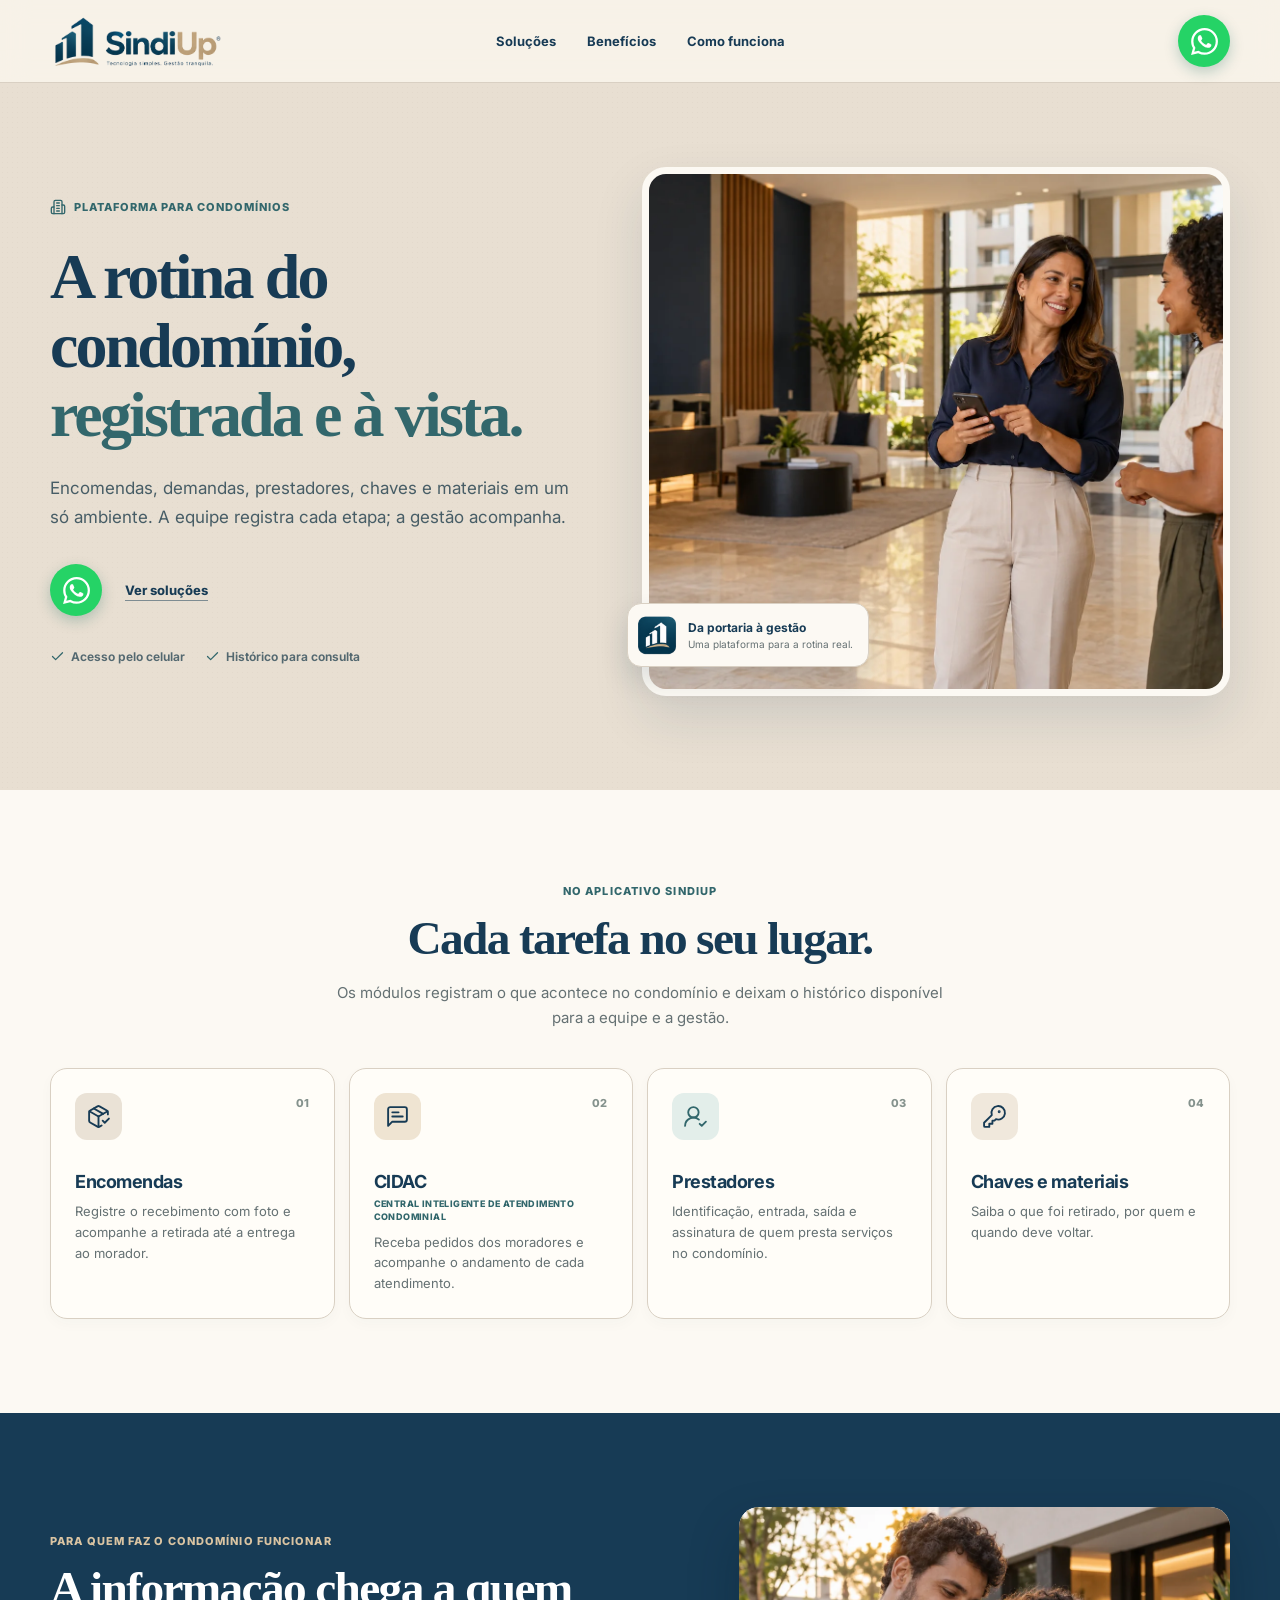
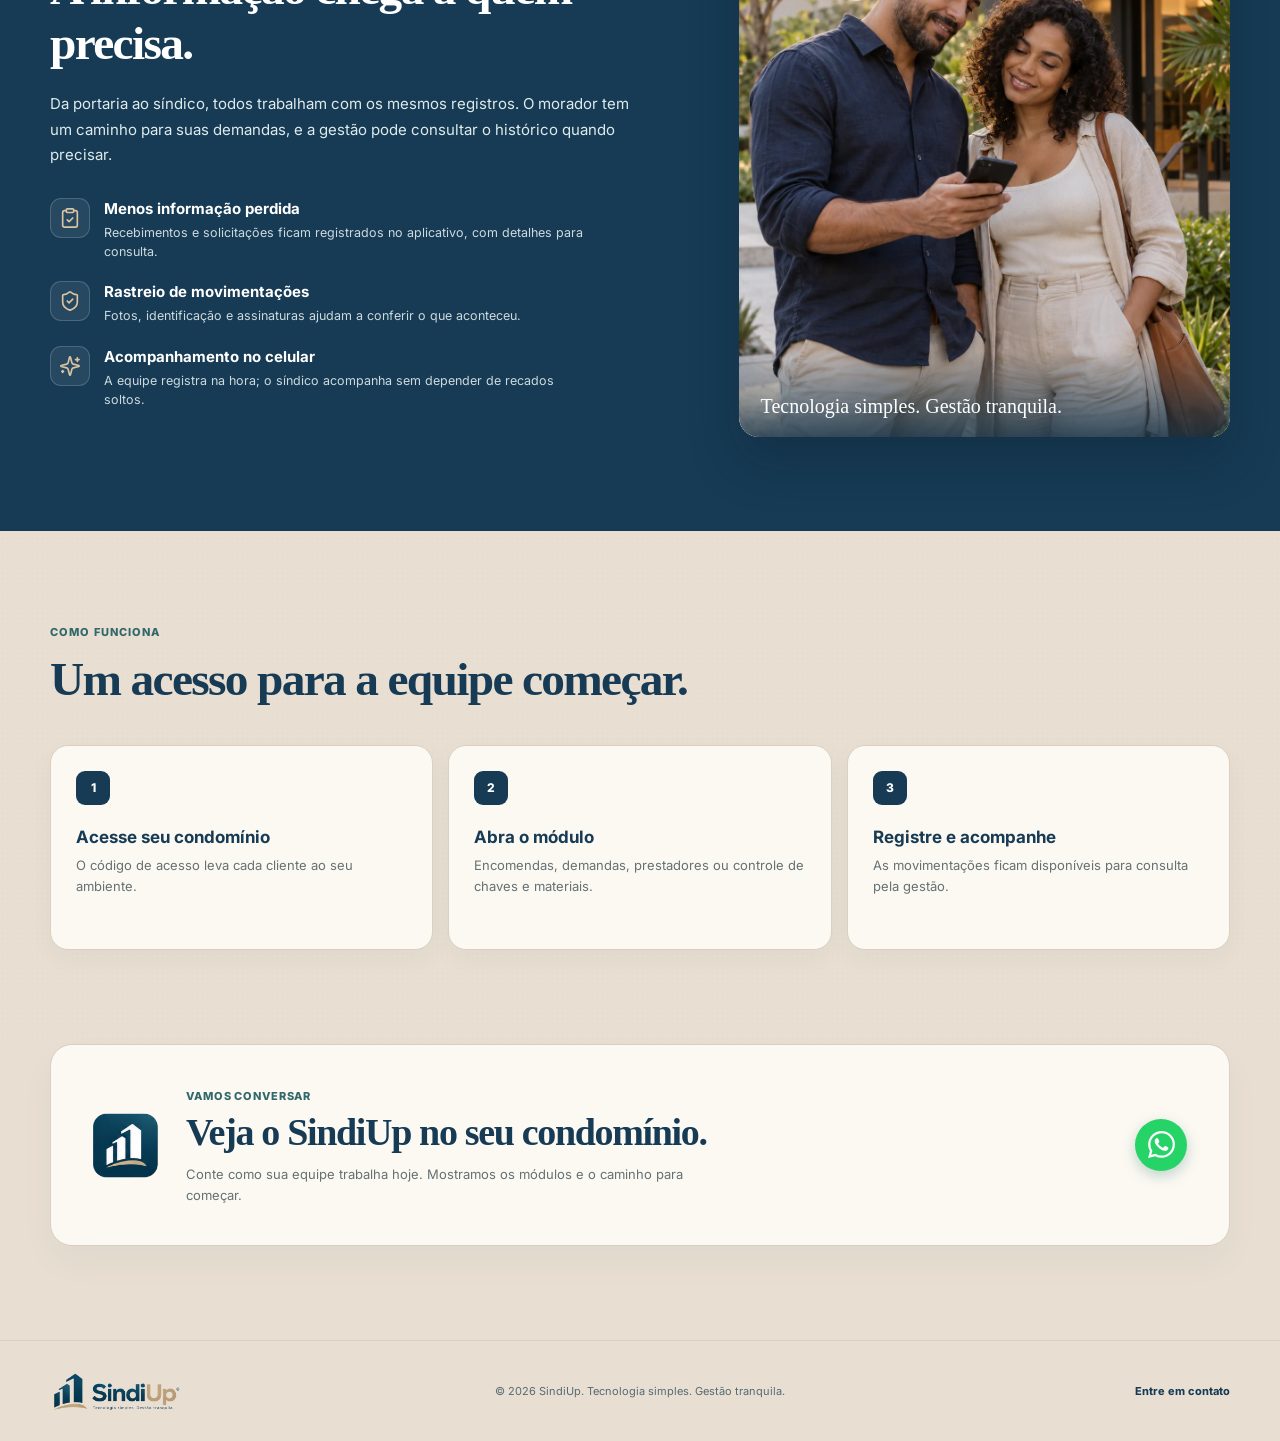
==== commit e1d3accb: "Ajustar somente botões de contato do WhatsApp" ====
--- a/index.html
+++ b/index.html
@@ -42,7 +42,7 @@
 </head>
 <body>
   <a class="skip-link" href="#conteudo">Pular para o conteúdo</a>
-  <svg width="0" height="0" style="position:absolute" aria-hidden="true" focusable="false"><defs><symbol id="i-arrow-right" viewBox="0 0 24 24"><path d="M5 12h14"/><path d="m12 5 7 7-7 7"/></symbol><symbol id="i-building-2" viewBox="0 0 24 24"><path d="M6 22V4a2 2 0 0 1 2-2h8a2 2 0 0 1 2 2v18Z"/><path d="M6 12H4a2 2 0 0 0-2 2v6a2 2 0 0 0 2 2h2"/><path d="M18 9h2a2 2 0 0 1 2 2v9a2 2 0 0 1-2 2h-2"/><path d="M10 6h4"/><path d="M10 10h4"/><path d="M10 14h4"/><path d="M10 18h4"/></symbol><symbol id="i-check" viewBox="0 0 24 24"><path d="M20 6 9 17l-5-5"/></symbol><symbol id="i-clipboard-check" viewBox="0 0 24 24"><rect width="8" height="4" x="8" y="2" rx="1" ry="1"/><path d="M16 4h2a2 2 0 0 1 2 2v14a2 2 0 0 1-2 2H6a2 2 0 0 1-2-2V6a2 2 0 0 1 2-2h2"/><path d="m9 14 2 2 4-4"/></symbol><symbol id="i-key-round" viewBox="0 0 24 24"><path d="M2 18v3c0 .6.4 1 1 1h4v-3h3v-3h2l1.4-1.4a6.5 6.5 0 1 0-4-4Z"/><circle cx="16.5" cy="7.5" r=".5" fill="currentColor"/></symbol><symbol id="i-message-circle" viewBox="0 0 24 24"><path d="M7.9 20A9 9 0 1 0 4 16.1L2 22Z"/></symbol><symbol id="i-message-square-text" viewBox="0 0 24 24"><path d="M21 15a2 2 0 0 1-2 2H7l-4 4V5a2 2 0 0 1 2-2h14a2 2 0 0 1 2 2z"/><path d="M13 8H7"/><path d="M17 12H7"/></symbol><symbol id="i-package-check" viewBox="0 0 24 24"><path d="m16 16 2 2 4-4"/><path d="M21 10V8a2 2 0 0 0-1-1.73l-7-4a2 2 0 0 0-2 0l-7 4A2 2 0 0 0 3 8v8a2 2 0 0 0 1 1.73l7 4a2 2 0 0 0 2 0l2-1.14"/><path d="m7.5 4.27 9 5.15"/><polyline points="3.29 7 12 12 20.71 7"/><line x1="12" x2="12" y1="22" y2="12"/></symbol><symbol id="i-shield-check" viewBox="0 0 24 24"><path d="M20 13c0 5-3.5 7.5-7.66 8.95a1 1 0 0 1-.67-.01C7.5 20.5 4 18 4 13V6a1 1 0 0 1 1-1c2 0 4.5-1.2 6.24-2.72a1.17 1.17 0 0 1 1.52 0C14.51 3.81 17 5 19 5a1 1 0 0 1 1 1z"/><path d="m9 12 2 2 4-4"/></symbol><symbol id="i-sparkles" viewBox="0 0 24 24"><path d="M9.937 15.5A2 2 0 0 0 8.5 14.063l-6.135-1.582a.5.5 0 0 1 0-.962L8.5 9.936A2 2 0 0 0 9.937 8.5l1.582-6.135a.5.5 0 0 1 .963 0L14.063 8.5A2 2 0 0 0 15.5 9.937l6.135 1.581a.5.5 0 0 1 0 .964L15.5 14.063a2 2 0 0 0-1.437 1.437l-1.582 6.135a.5.5 0 0 1-.963 0z"/><path d="M20 3v4"/><path d="M22 5h-4"/><path d="M4 17v2"/><path d="M5 18H3"/></symbol><symbol id="i-user-round-check" viewBox="0 0 24 24"><path d="M2 21a8 8 0 0 1 13.292-6"/><circle cx="10" cy="8" r="5"/><path d="m16 19 2 2 4-4"/></symbol></defs></svg>
+  <svg width="0" height="0" style="position:absolute" aria-hidden="true" focusable="false"><defs><symbol id="i-arrow-right" viewBox="0 0 24 24"><path d="M5 12h14"/><path d="m12 5 7 7-7 7"/></symbol><symbol id="i-building-2" viewBox="0 0 24 24"><path d="M6 22V4a2 2 0 0 1 2-2h8a2 2 0 0 1 2 2v18Z"/><path d="M6 12H4a2 2 0 0 0-2 2v6a2 2 0 0 0 2 2h2"/><path d="M18 9h2a2 2 0 0 1 2 2v9a2 2 0 0 1-2 2h-2"/><path d="M10 6h4"/><path d="M10 10h4"/><path d="M10 14h4"/><path d="M10 18h4"/></symbol><symbol id="i-check" viewBox="0 0 24 24"><path d="M20 6 9 17l-5-5"/></symbol><symbol id="i-clipboard-check" viewBox="0 0 24 24"><rect width="8" height="4" x="8" y="2" rx="1" ry="1"/><path d="M16 4h2a2 2 0 0 1 2 2v14a2 2 0 0 1-2 2H6a2 2 0 0 1-2-2V6a2 2 0 0 1 2-2h2"/><path d="m9 14 2 2 4-4"/></symbol><symbol id="i-key-round" viewBox="0 0 24 24"><path d="M2 18v3c0 .6.4 1 1 1h4v-3h3v-3h2l1.4-1.4a6.5 6.5 0 1 0-4-4Z"/><circle cx="16.5" cy="7.5" r=".5" fill="currentColor"/></symbol><symbol id="i-message-circle" viewBox="0 0 24 24"><path d="M7.9 20A9 9 0 1 0 4 16.1L2 22Z"/></symbol><symbol id="i-whatsapp" viewBox="0 0 24 24"><path d="M17.472 14.382c-.297-.149-1.758-.867-2.03-.967-.273-.099-.471-.148-.67.15-.197.297-.767.966-.94 1.164-.173.199-.347.223-.644.075-.297-.15-1.255-.463-2.39-1.475-.883-.788-1.48-1.761-1.653-2.059-.173-.297-.018-.458.13-.606.134-.133.298-.347.446-.52.149-.174.198-.298.298-.497.099-.198.05-.371-.025-.52-.075-.149-.669-1.612-.916-2.207-.242-.579-.487-.5-.669-.51-.173-.008-.371-.01-.57-.01-.198 0-.52.074-.792.372-.272.297-1.04 1.016-1.04 2.479 0 1.462 1.065 2.875 1.213 3.074.149.198 2.096 3.2 5.077 4.487.709.306 1.262.489 1.694.625.712.227 1.36.195 1.871.118.571-.085 1.758-.719 2.006-1.413.248-.694.248-1.289.173-1.413-.074-.124-.272-.198-.57-.347m-5.421 7.403h-.004a9.87 9.87 0 01-5.031-1.378l-.361-.214-3.741.982.998-3.648-.235-.374a9.86 9.86 0 01-1.51-5.26c.001-5.45 4.436-9.884 9.888-9.884 2.64 0 5.122 1.03 6.988 2.898a9.825 9.825 0 012.893 6.994c-.003 5.45-4.437 9.884-9.885 9.884m8.413-18.297A11.815 11.815 0 0012.05 0C5.495 0 .16 5.335.157 11.892c0 2.096.547 4.142 1.588 5.945L.057 24l6.305-1.654a11.882 11.882 0 005.683 1.448h.005c6.554 0 11.89-5.335 11.893-11.893a11.821 11.821 0 00-3.48-8.413Z"/></symbol><symbol id="i-message-square-text" viewBox="0 0 24 24"><path d="M21 15a2 2 0 0 1-2 2H7l-4 4V5a2 2 0 0 1 2-2h14a2 2 0 0 1 2 2z"/><path d="M13 8H7"/><path d="M17 12H7"/></symbol><symbol id="i-package-check" viewBox="0 0 24 24"><path d="m16 16 2 2 4-4"/><path d="M21 10V8a2 2 0 0 0-1-1.73l-7-4a2 2 0 0 0-2 0l-7 4A2 2 0 0 0 3 8v8a2 2 0 0 0 1 1.73l7 4a2 2 0 0 0 2 0l2-1.14"/><path d="m7.5 4.27 9 5.15"/><polyline points="3.29 7 12 12 20.71 7"/><line x1="12" x2="12" y1="22" y2="12"/></symbol><symbol id="i-shield-check" viewBox="0 0 24 24"><path d="M20 13c0 5-3.5 7.5-7.66 8.95a1 1 0 0 1-.67-.01C7.5 20.5 4 18 4 13V6a1 1 0 0 1 1-1c2 0 4.5-1.2 6.24-2.72a1.17 1.17 0 0 1 1.52 0C14.51 3.81 17 5 19 5a1 1 0 0 1 1 1z"/><path d="m9 12 2 2 4-4"/></symbol><symbol id="i-sparkles" viewBox="0 0 24 24"><path d="M9.937 15.5A2 2 0 0 0 8.5 14.063l-6.135-1.582a.5.5 0 0 1 0-.962L8.5 9.936A2 2 0 0 0 9.937 8.5l1.582-6.135a.5.5 0 0 1 .963 0L14.063 8.5A2 2 0 0 0 15.5 9.937l6.135 1.581a.5.5 0 0 1 0 .964L15.5 14.063a2 2 0 0 0-1.437 1.437l-1.582 6.135a.5.5 0 0 1-.963 0z"/><path d="M20 3v4"/><path d="M22 5h-4"/><path d="M4 17v2"/><path d="M5 18H3"/></symbol><symbol id="i-user-round-check" viewBox="0 0 24 24"><path d="M2 21a8 8 0 0 1 13.292-6"/><circle cx="10" cy="8" r="5"/><path d="m16 19 2 2 4-4"/></symbol></defs></svg>
 
   <header class="site-header">
     <div class="shell header-inner">
@@ -66,7 +66,7 @@
       </details>
 
       <a class="header-cta" aria-label="Falar no WhatsApp" href="https://wa.me/5513996556915?text=Ol%C3%A1%21%20Gostaria%20de%20saber%20mais%20sobre%20o%20SindiUp" target="_blank" rel="noopener noreferrer">
-        <svg width="18" height="18" viewBox="0 0 24 24" fill="none" stroke="currentColor" stroke-width="2" stroke-linecap="round" stroke-linejoin="round" aria-hidden="true"><use href="#i-message-circle"/></svg>
+        <svg width="24" height="24" viewBox="0 0 24 24" fill="currentColor" aria-hidden="true"><use href="#i-whatsapp"/></svg>
         <span>Falar no WhatsApp</span>
       </a>
     </div>
@@ -87,9 +87,9 @@
           </p>
 
           <div class="hero-actions">
-            <a class="button button-primary" href="https://wa.me/5513996556915?text=Ol%C3%A1%21%20Gostaria%20de%20saber%20mais%20sobre%20o%20SindiUp" target="_blank" rel="noopener noreferrer">
+            <a class="button button-primary" aria-label="Quero conhecer o SindiUp pelo WhatsApp" href="https://wa.me/5513996556915?text=Ol%C3%A1%21%20Gostaria%20de%20saber%20mais%20sobre%20o%20SindiUp" target="_blank" rel="noopener noreferrer">
               Quero conhecer o SindiUp
-              <svg width="19" height="19" viewBox="0 0 24 24" fill="none" stroke="currentColor" stroke-width="2" stroke-linecap="round" stroke-linejoin="round" aria-hidden="true"><use href="#i-arrow-right"/></svg>
+              <svg width="24" height="24" viewBox="0 0 24 24" fill="currentColor" aria-hidden="true"><use href="#i-whatsapp"/></svg>
             </a>
             <a class="text-link" href="#solucoes">Ver soluções</a>
           </div>
@@ -235,8 +235,8 @@
           <h2>Veja o SindiUp no seu condomínio.</h2>
           <p>Conte como sua equipe trabalha hoje. Mostramos os módulos e o caminho para começar.</p>
         </div>
-        <a class="button button-whatsapp" href="https://wa.me/5513996556915?text=Ol%C3%A1%21%20Gostaria%20de%20saber%20mais%20sobre%20o%20SindiUp" target="_blank" rel="noopener noreferrer">
-          <svg width="20" height="20" viewBox="0 0 24 24" fill="none" stroke="currentColor" stroke-width="2" stroke-linecap="round" stroke-linejoin="round" aria-hidden="true"><use href="#i-message-circle"/></svg>
+        <a class="button button-whatsapp" aria-label="Conversar pelo WhatsApp" href="https://wa.me/5513996556915?text=Ol%C3%A1%21%20Gostaria%20de%20saber%20mais%20sobre%20o%20SindiUp" target="_blank" rel="noopener noreferrer">
+          <svg width="24" height="24" viewBox="0 0 24 24" fill="currentColor" aria-hidden="true"><use href="#i-whatsapp"/></svg>
           Conversar pelo WhatsApp
         </a>
       </div>
@@ -252,7 +252,7 @@
   </footer>
 
   <a class="floating-whatsapp" href="https://wa.me/5513996556915?text=Ol%C3%A1%21%20Gostaria%20de%20saber%20mais%20sobre%20o%20SindiUp" target="_blank" rel="noopener noreferrer" aria-label="Falar com o SindiUp pelo WhatsApp">
-    <svg width="25" height="25" viewBox="0 0 24 24" fill="none" stroke="currentColor" stroke-width="2" stroke-linecap="round" stroke-linejoin="round" aria-hidden="true"><use href="#i-message-circle"/></svg>
+    <svg width="24" height="24" viewBox="0 0 24 24" fill="currentColor" aria-hidden="true"><use href="#i-whatsapp"/></svg>
   </a>
   <script>
     document.querySelectorAll('.mobile-menu nav a').forEach(link => link.addEventListener('click', () => {
--- a/styles.css
+++ b/styles.css
@@ -180,3 +180,35 @@
   html { scroll-behavior: auto; }
   *, *::before, *::after { transition: none !important; }
 }
+
+/* Somente os botões de contato usam o símbolo e as cores do WhatsApp. */
+.header-cta, .button-primary, .button-whatsapp, .floating-whatsapp {
+  width: 52px;
+  height: 52px;
+  min-width: 52px;
+  min-height: 52px;
+  padding: 0;
+  gap: 0;
+  border: 0;
+  border-radius: 50%;
+  background: #25d366;
+  color: #fff;
+  box-shadow: 0 5px 14px #075e5440;
+  font-size: 0;
+  line-height: 0;
+  flex: none;
+}
+.header-cta span { display: none; }
+.header-cta svg, .button-primary svg, .button-whatsapp svg, .floating-whatsapp svg {
+  width: 27px;
+  height: 27px;
+  fill: currentColor;
+  stroke: none;
+  flex: none;
+}
+.header-cta:hover, .button-primary:hover, .button-whatsapp:hover, .floating-whatsapp:hover {
+  background: #1ebe5d;
+}
+@media (max-width: 560px) {
+  .hero-actions { display: grid; justify-items: start; }
+}
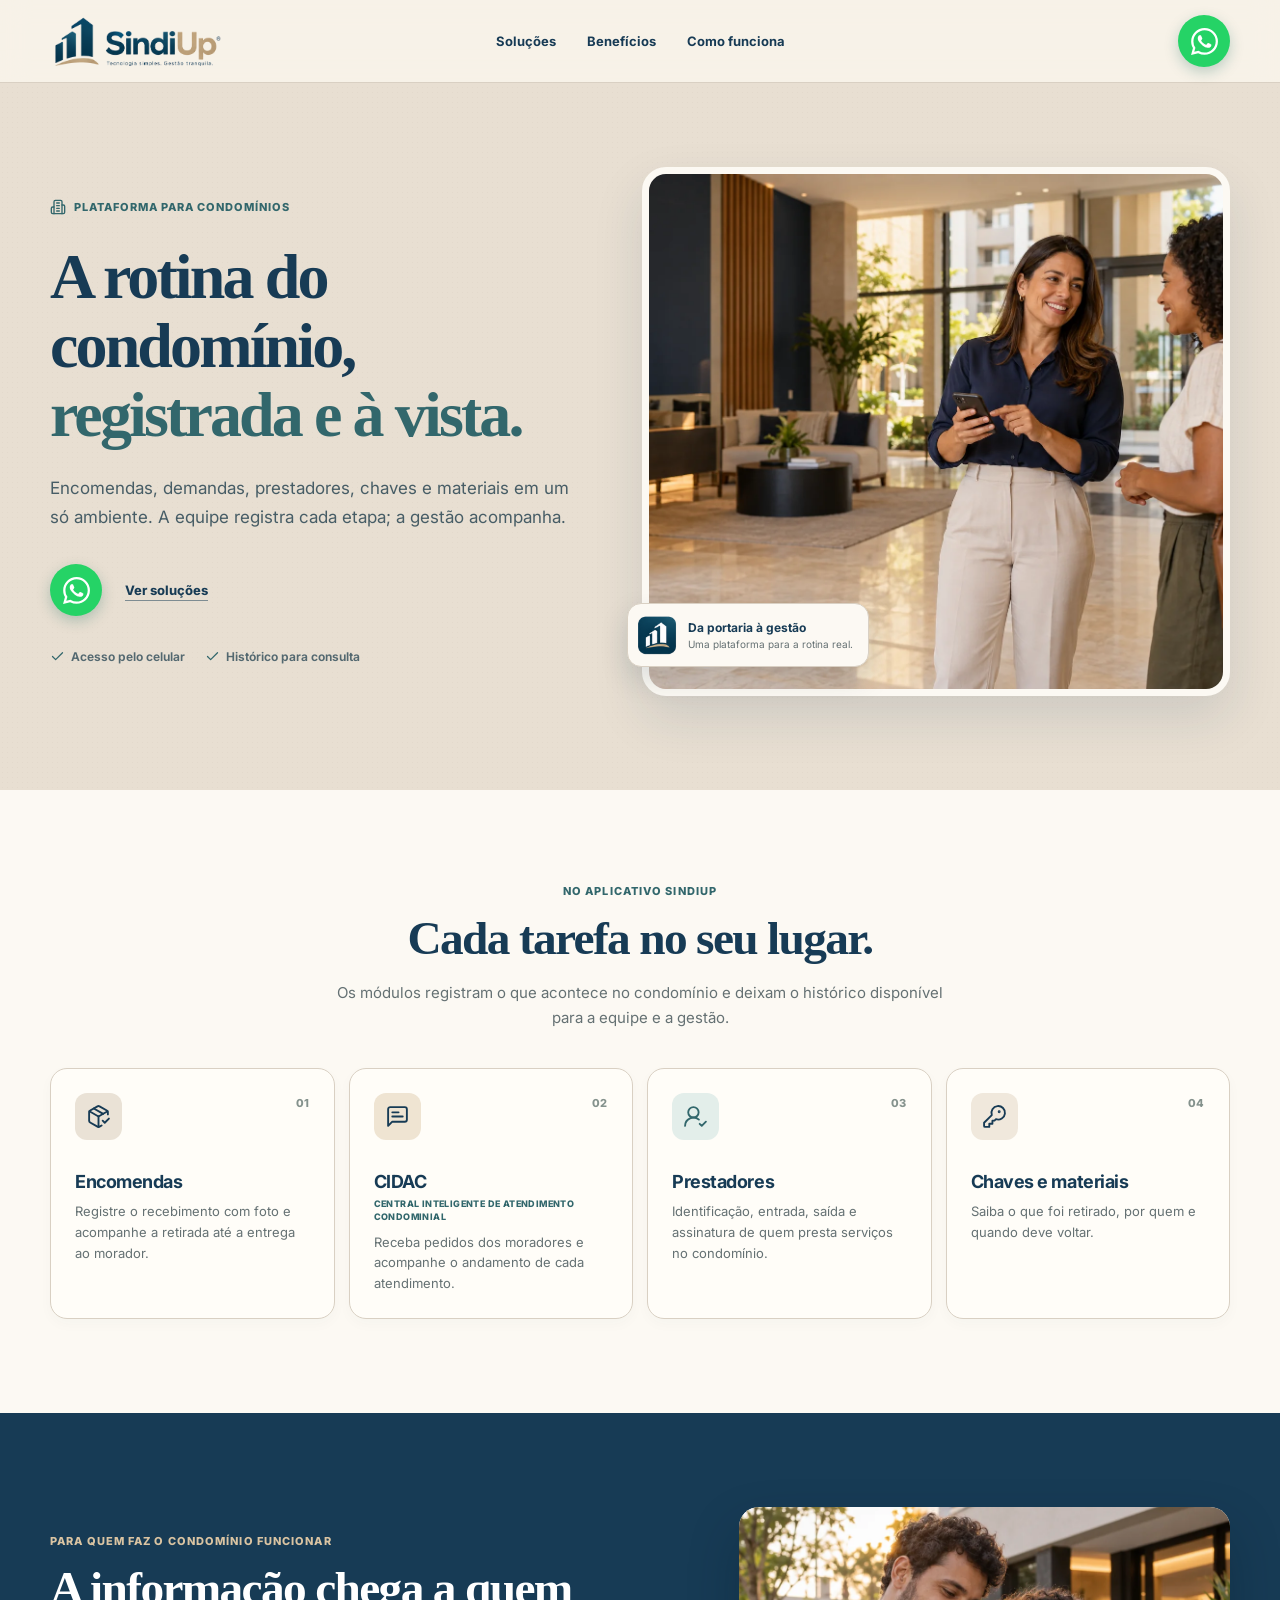
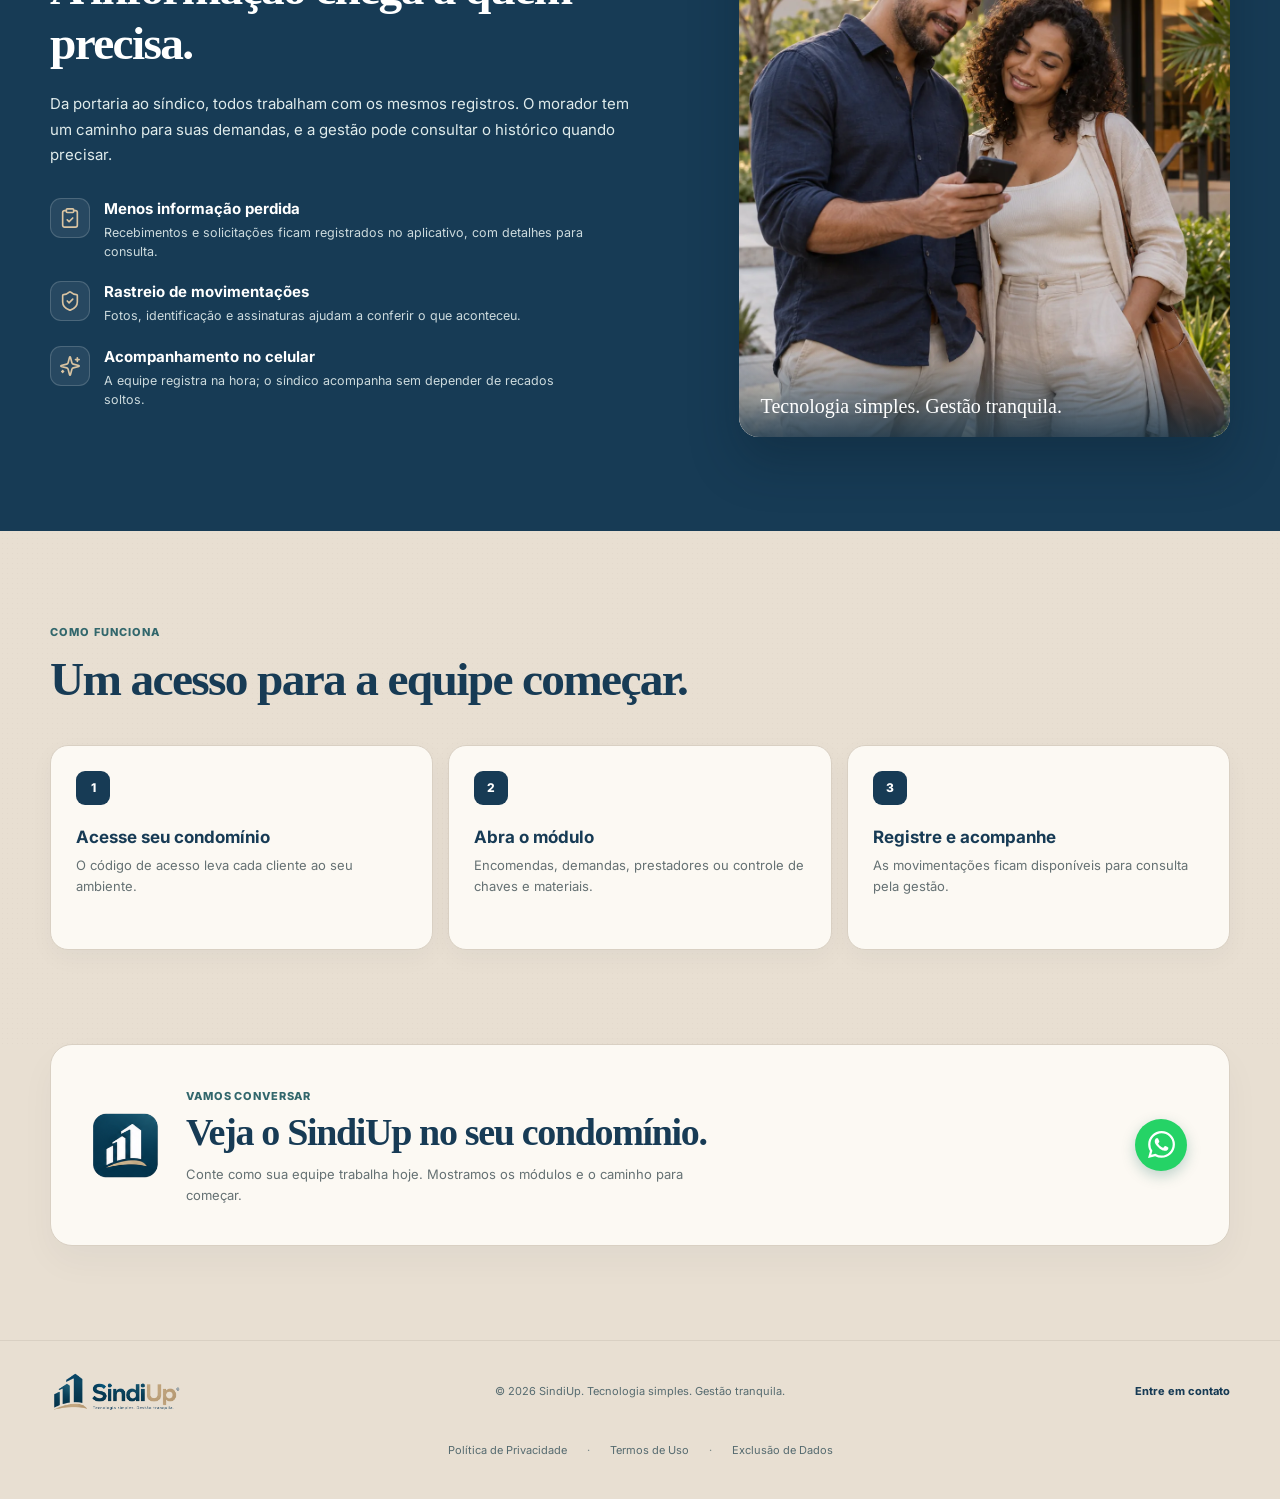
==== commit e885ce08: "Publicar páginas legais públicas do SindiUp para privacidade, uso e exclusão" ====
--- a/index.html
+++ b/index.html
@@ -249,6 +249,11 @@
       <p>© 2026 SindiUp. Tecnologia simples. Gestão tranquila.</p>
       <a href="https://wa.me/5513996556915?text=Ol%C3%A1%21%20Gostaria%20de%20saber%20mais%20sobre%20o%20SindiUp" target="_blank" rel="noopener noreferrer">Entre em contato</a>
     </div>
+    <nav class="shell footer-legal" aria-label="Informações legais">
+      <a href="/politica-de-privacidade">Política de Privacidade</a>
+      <a href="/termos-de-uso">Termos de Uso</a>
+      <a href="/exclusao-de-dados">Exclusão de Dados</a>
+    </nav>
   </footer>
 
   <a class="floating-whatsapp" href="https://wa.me/5513996556915?text=Ol%C3%A1%21%20Gostaria%20de%20saber%20mais%20sobre%20o%20SindiUp" target="_blank" rel="noopener noreferrer" aria-label="Falar com o SindiUp pelo WhatsApp">
--- a/styles.css
+++ b/styles.css
@@ -212,3 +212,14 @@
 @media (max-width: 560px) {
   .hero-actions { display: grid; justify-items: start; }
 }
+
+
+/* Links legais discretos, apenas no rodapé. */
+.footer-legal { display: flex; flex-wrap: wrap; justify-content: center; align-items: center; gap: 0 20px; margin-top: 18px; color: #566b70; font-size: 11px; line-height: 1.5; }
+.footer-legal a { display: inline-flex; align-items: center; min-height: 40px; padding: 4px 0; }
+.footer-legal a + a::before { content: "·"; margin-right: 20px; color: #7b8988; }
+.footer-legal a:hover { color: var(--navy); text-decoration: underline; text-underline-offset: 4px; }
+@media (max-width: 560px) {
+  .footer-legal { column-gap: 16px; margin-top: 14px; }
+  .footer-legal a + a::before { display: none; }
+}
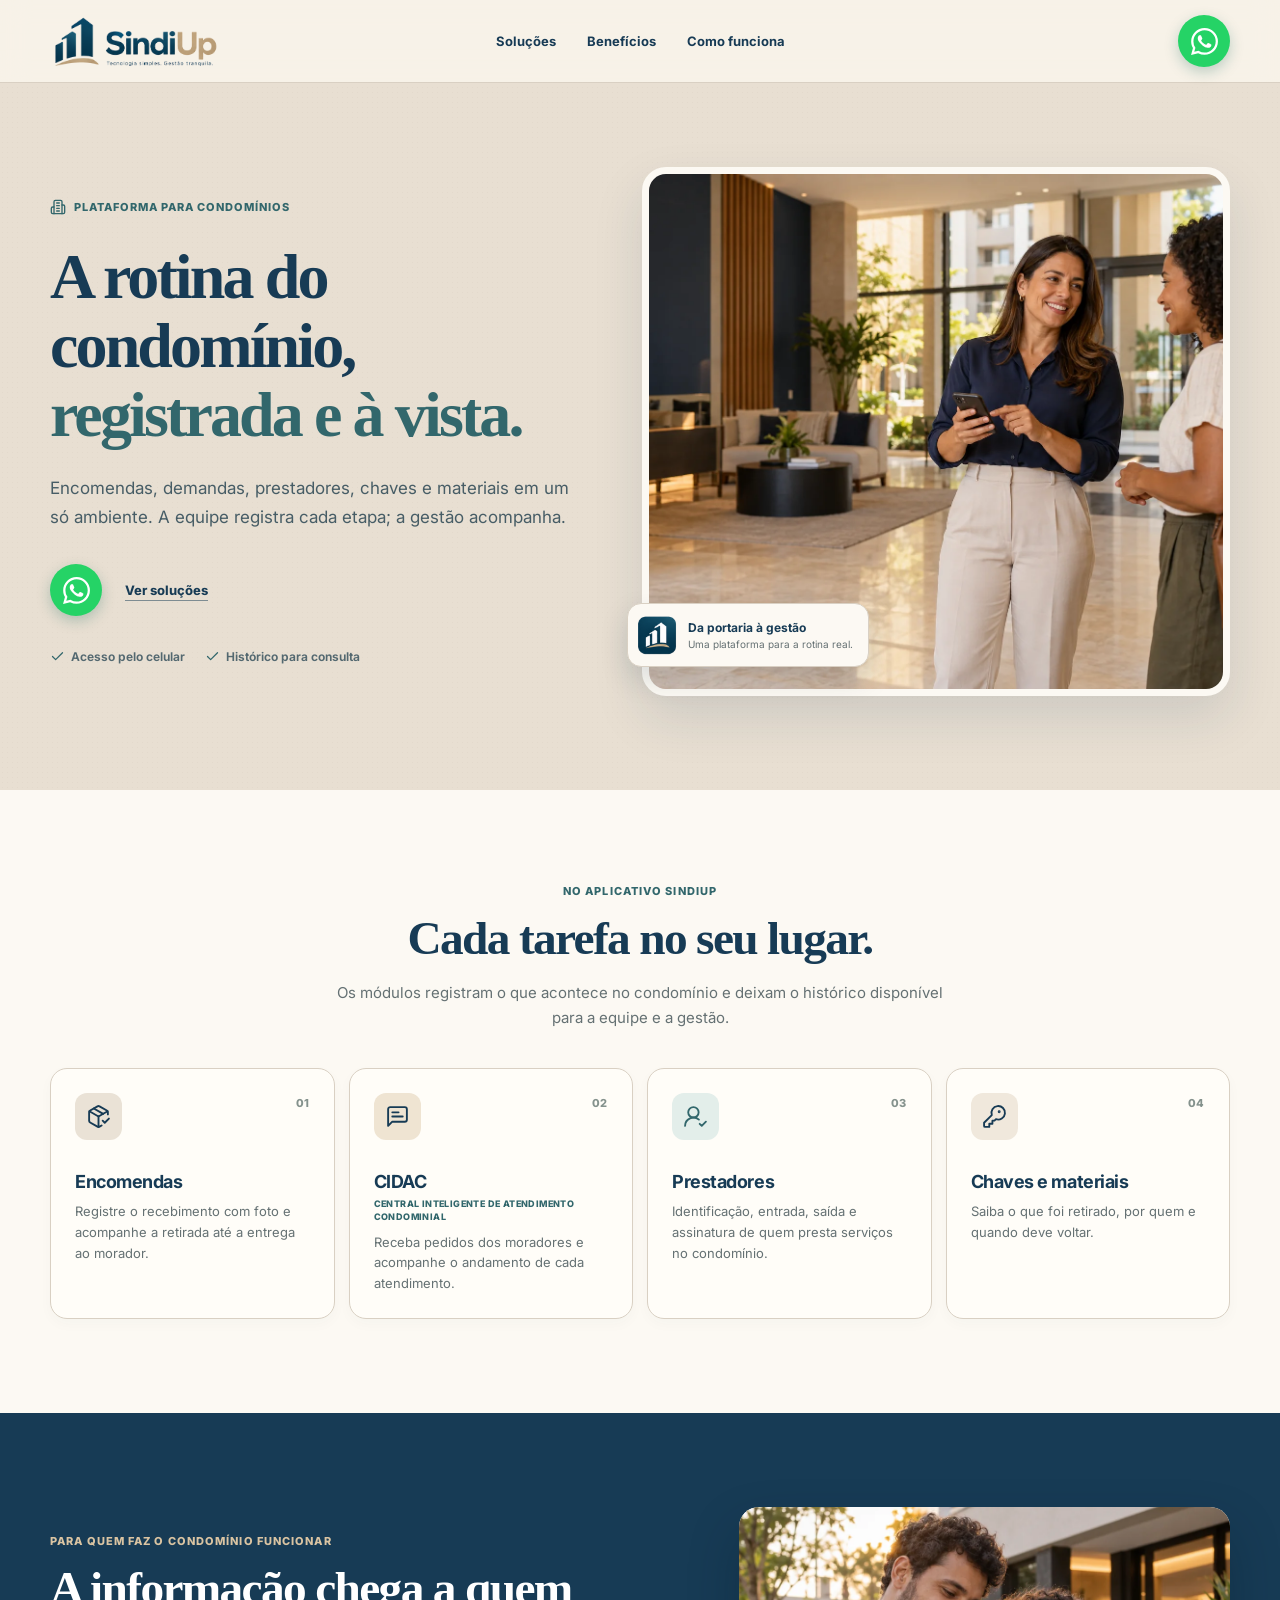
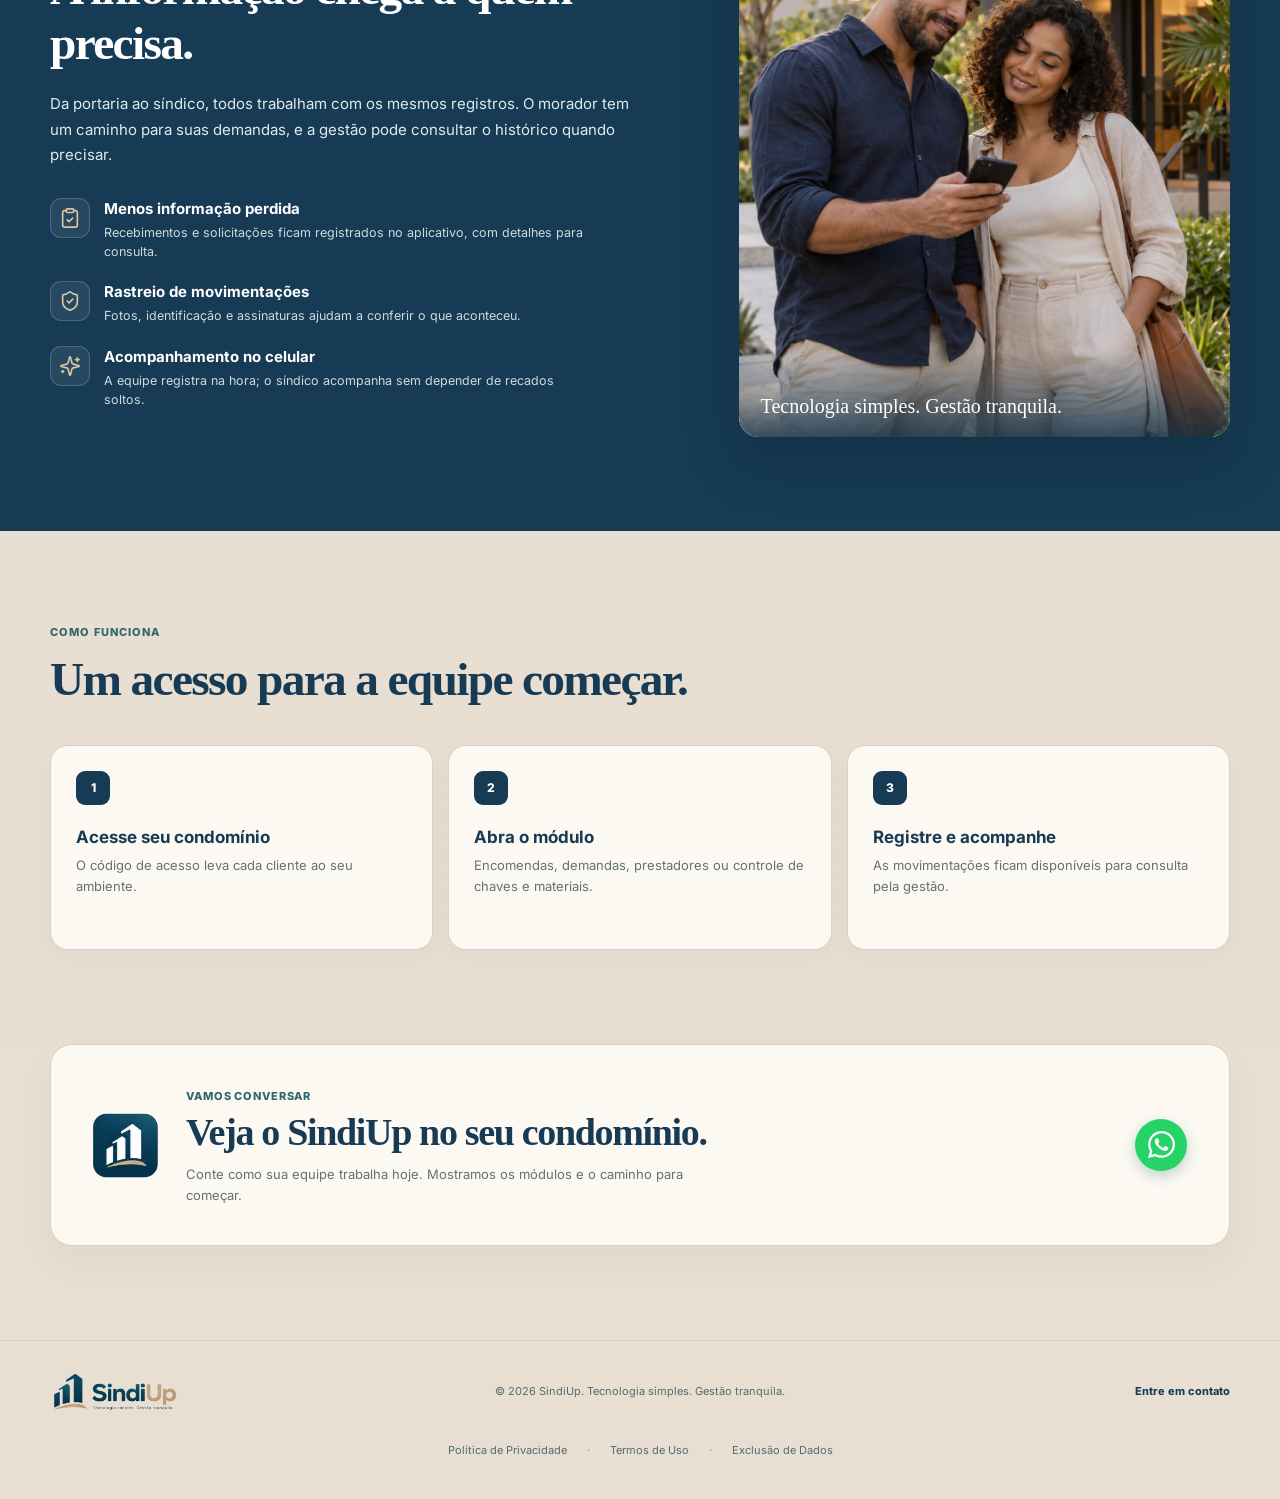
==== commit 34d1f024: "Adicionar GA4 centralizado e eventos seguros no site institucional" ====
--- a/index.html
+++ b/index.html
@@ -27,6 +27,8 @@
   <link rel="preconnect" href="https://fonts.gstatic.com" crossorigin>
   <link href="https://fonts.googleapis.com/css2?family=Inter:wght@400..800&display=swap" rel="stylesheet">
   <link rel="stylesheet" href="styles.css">
+  <script defer src="/analytics-config.js"></script>
+  <script defer src="/analytics.js"></script>
 
   <script type="application/ld+json">
   {
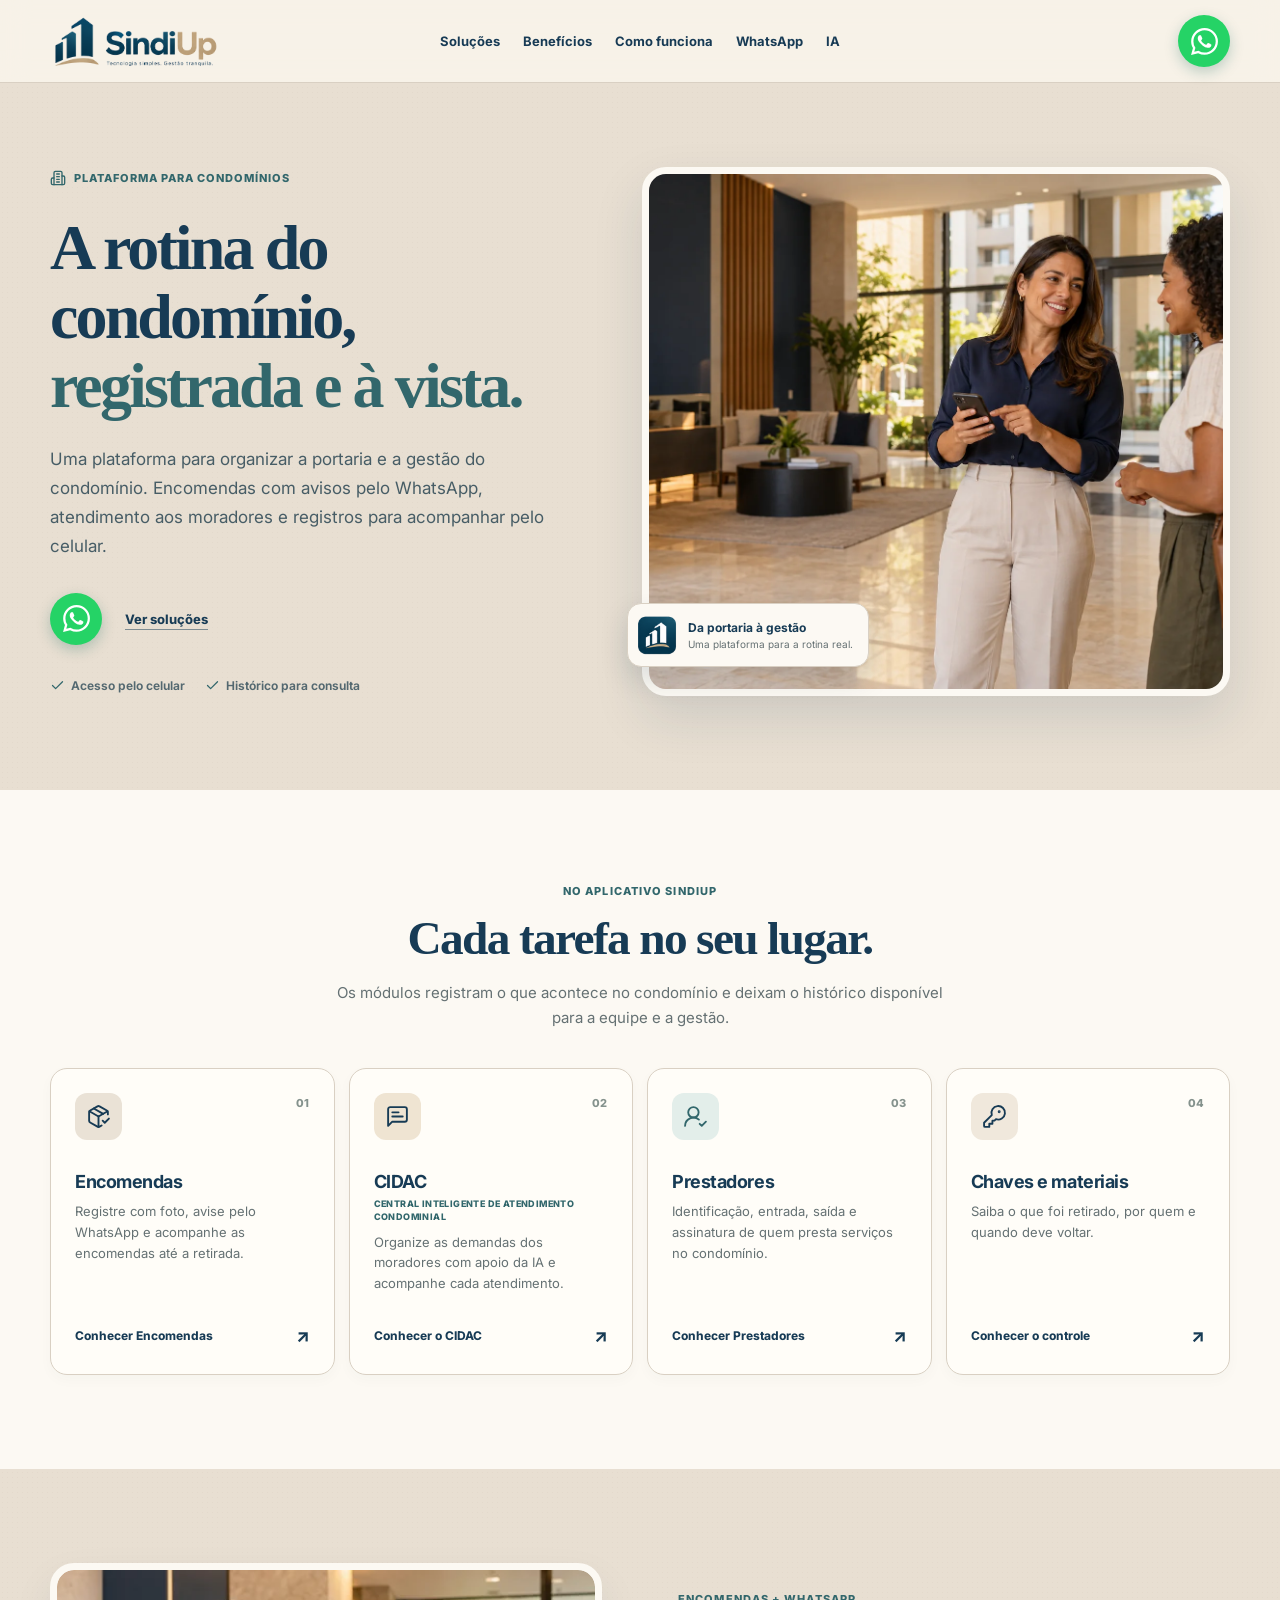
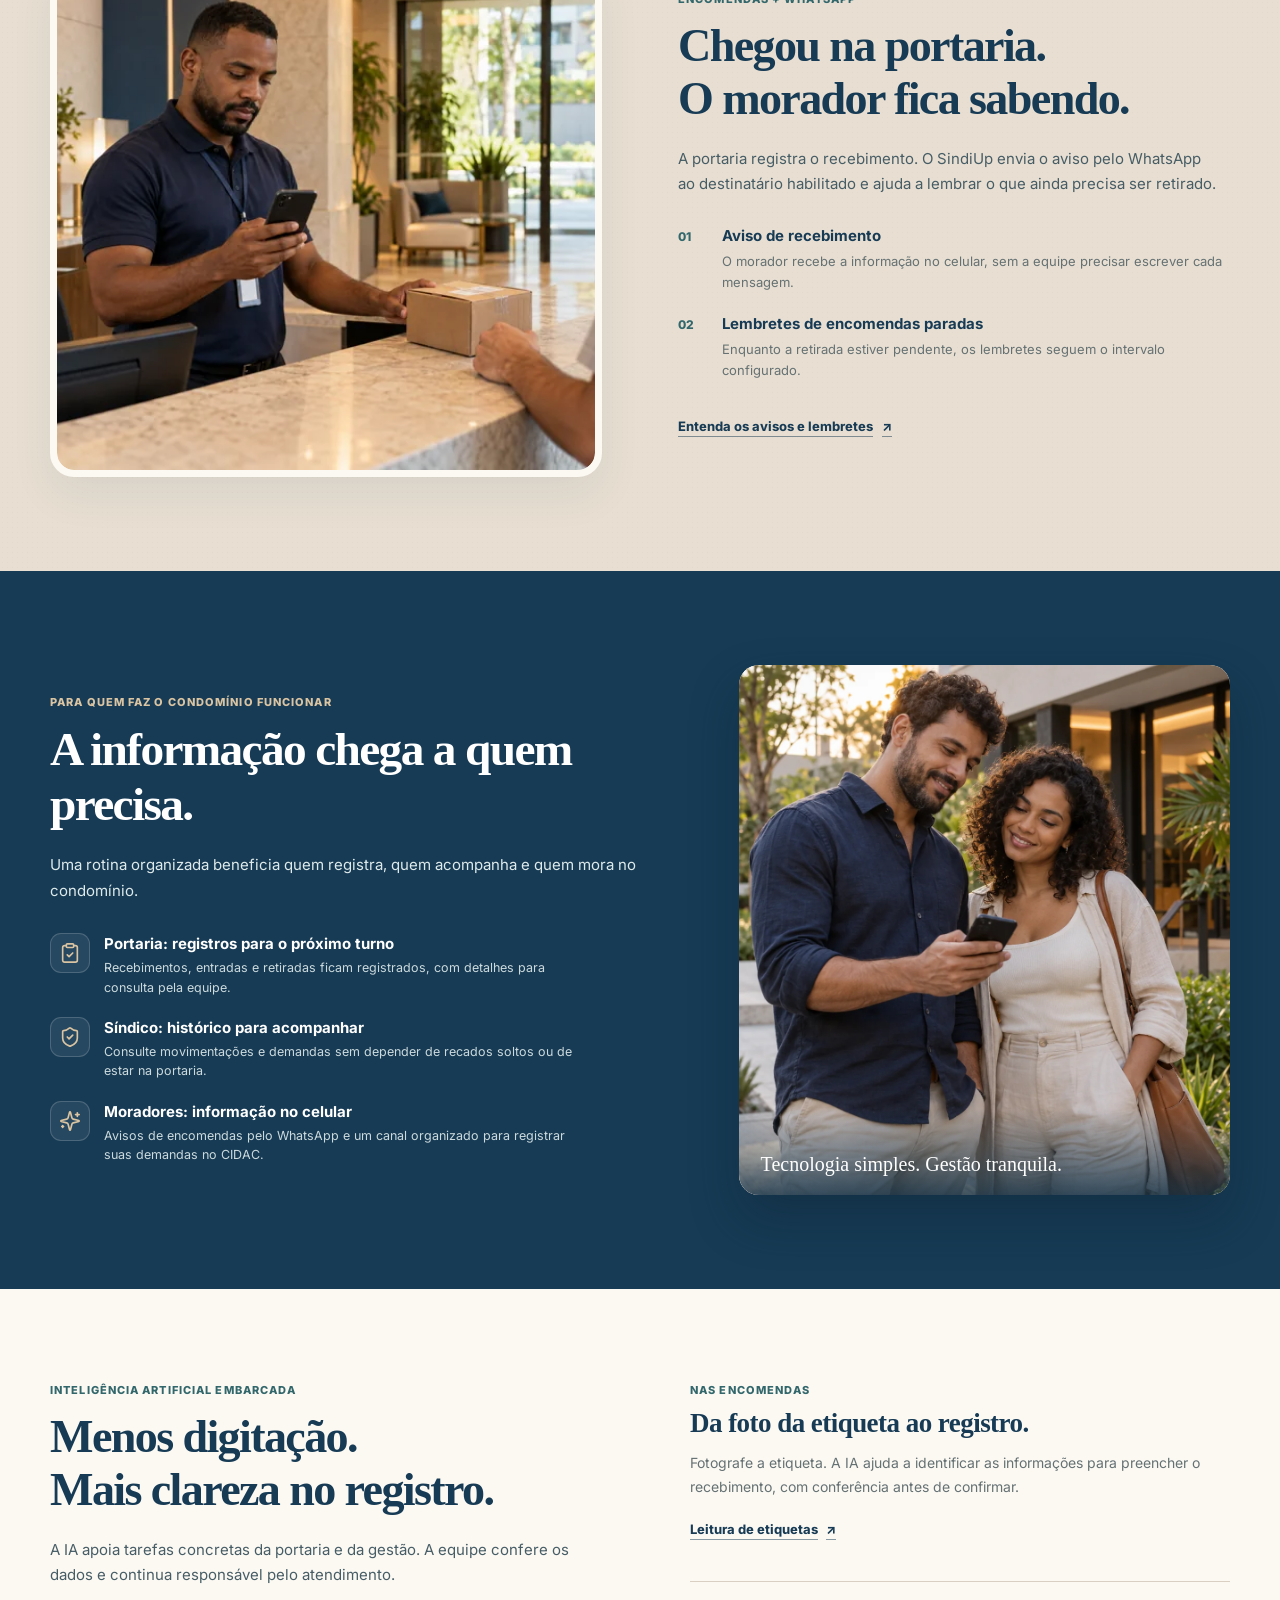
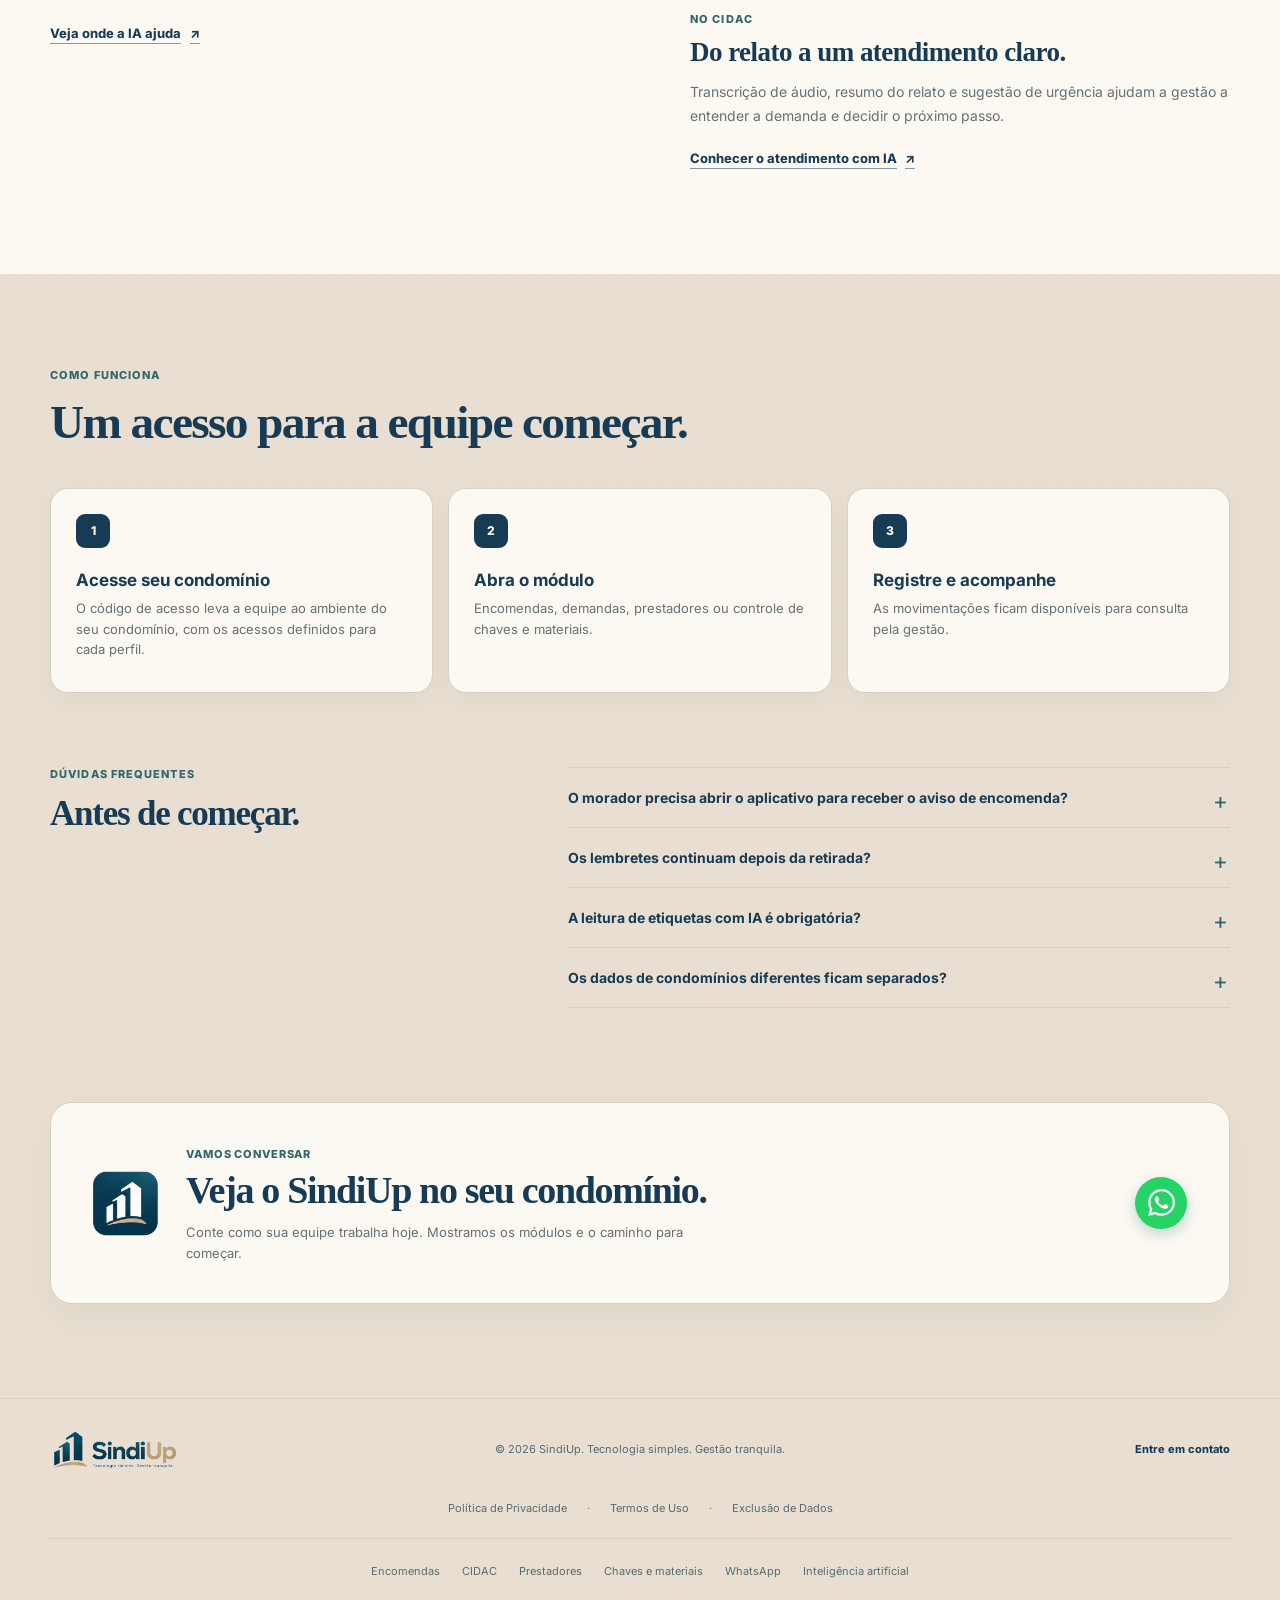
==== commit db9a5af1: "feat(site): publicar evolução institucional aprovada do SindiUp" ====
--- a/index.html
+++ b/index.html
@@ -4,7 +4,7 @@
   <meta charset="utf-8">
   <meta name="viewport" content="width=device-width, initial-scale=1">
   <title>SindiUp | Tecnologia simples. Gestão tranquila.</title>
-  <meta name="description" content="O SindiUp reúne encomendas, demandas dos moradores, prestadores, chaves e materiais em uma plataforma para a rotina do condomínio.">
+  <meta name="description" content="Organize a rotina do condomínio com o SindiUp: encomendas com avisos e lembretes pelo WhatsApp, IA na leitura de etiquetas e no CIDAC, prestadores, chaves e materiais.">
   <meta name="theme-color" content="#e8dfd2">
   <link rel="canonical" href="https://sindiup.com.br/">
 
@@ -56,6 +56,8 @@
         <a href="#solucoes">Soluções</a>
         <a href="#beneficios">Benefícios</a>
         <a href="#como-funciona">Como funciona</a>
+        <a href="#whatsapp">WhatsApp</a>
+        <a href="#inteligencia-artificial">IA</a>
       </nav>
 
       <details class="mobile-menu">
@@ -64,6 +66,8 @@
           <a href="#solucoes">Soluções</a>
           <a href="#beneficios">Benefícios</a>
           <a href="#como-funciona">Como funciona</a>
+          <a href="#whatsapp">WhatsApp</a>
+          <a href="#inteligencia-artificial">IA</a>
         </nav>
       </details>
 
@@ -84,8 +88,8 @@
           </div>
           <h1>A rotina do condomínio, <span>registrada e à vista.</span></h1>
           <p class="hero-lead">
-            Encomendas, demandas, prestadores, chaves e materiais em um só ambiente.
-            A equipe registra cada etapa; a gestão acompanha.
+            Uma plataforma para organizar a portaria e a gestão do condomínio.
+            Encomendas com avisos pelo WhatsApp, atendimento aos moradores e registros para acompanhar pelo celular.
           </p>
 
           <div class="hero-actions">
@@ -124,7 +128,8 @@
             </div>
             <span class="module-number" aria-hidden="true">01</span>
             <h3>Encomendas</h3>
-            <p>Registre o recebimento com foto e acompanhe a retirada até a entrega ao morador.</p>
+            <p>Registre com foto, avise pelo WhatsApp e acompanhe as encomendas até a retirada.</p>
+            <a class="module-link" href="encomendas.html">Conhecer Encomendas <span aria-hidden="true">↗</span></a>
           </article>
           <article class="module-card">
             <div class="module-icon gold">
@@ -133,7 +138,8 @@
             <span class="module-number" aria-hidden="true">02</span>
             <h3>CIDAC</h3>
             <span class="module-fullname">Central Inteligente de Atendimento Condominial</span>
-            <p>Receba pedidos dos moradores e acompanhe o andamento de cada atendimento.</p>
+            <p>Organize as demandas dos moradores com apoio da IA e acompanhe cada atendimento.</p>
+            <a class="module-link" href="cidac.html">Conhecer o CIDAC <span aria-hidden="true">↗</span></a>
           </article>
           <article class="module-card">
             <div class="module-icon green">
@@ -142,6 +148,7 @@
             <span class="module-number" aria-hidden="true">03</span>
             <h3>Prestadores</h3>
             <p>Identificação, entrada, saída e assinatura de quem presta serviços no condomínio.</p>
+            <a class="module-link" href="prestadores.html">Conhecer Prestadores <span aria-hidden="true">↗</span></a>
           </article>
           <article class="module-card">
             <div class="module-icon orange">
@@ -150,7 +157,26 @@
             <span class="module-number" aria-hidden="true">04</span>
             <h3>Chaves e materiais</h3>
             <p>Saiba o que foi retirado, por quem e quando deve voltar.</p>
-          </article>
+            <a class="module-link" href="chaves-e-materiais.html">Conhecer o controle <span aria-hidden="true">↗</span></a>
+          </article>
+        </div>
+      </div>
+    </section>
+
+    <section class="parcel-feature section" id="whatsapp">
+      <div class="shell feature-grid">
+        <figure class="feature-photo">
+          <img loading="lazy" decoding="async" src="assets/condominio-portaria.webp" srcset="assets/condominio-portaria-720.webp 720w, assets/condominio-portaria.webp 1350w" sizes="(max-width: 820px) calc(100vw - 36px), 560px" alt="Profissional de portaria consulta o celular enquanto recebe uma encomenda no condomínio" width="1350" height="900">
+        </figure>
+        <div class="feature-copy">
+          <span class="section-kicker">Encomendas + WhatsApp</span>
+          <h2>Chegou na portaria.<br>O morador fica sabendo.</h2>
+          <p class="feature-lead">A portaria registra o recebimento. O SindiUp envia o aviso pelo WhatsApp ao destinatário habilitado e ajuda a lembrar o que ainda precisa ser retirado.</p>
+          <div class="feature-list">
+            <div><span class="feature-mark" aria-hidden="true">01</span><div><h3>Aviso de recebimento</h3><p>O morador recebe a informação no celular, sem a equipe precisar escrever cada mensagem.</p></div></div>
+            <div><span class="feature-mark" aria-hidden="true">02</span><div><h3>Lembretes de encomendas paradas</h3><p>Enquanto a retirada estiver pendente, os lembretes seguem o intervalo configurado.</p></div></div>
+          </div>
+          <a class="text-link feature-link" href="whatsapp.html">Entenda os avisos e lembretes <span aria-hidden="true">↗</span></a>
         </div>
       </div>
     </section>
@@ -160,7 +186,7 @@
         <div class="benefits-copy">
           <span class="section-kicker light">Para quem faz o condomínio funcionar</span>
           <h2>A informação chega a quem precisa.</h2>
-          <p class="benefits-intro">Da portaria ao síndico, todos trabalham com os mesmos registros. O morador tem um caminho para suas demandas, e a gestão pode consultar o histórico quando precisar.</p>
+          <p class="benefits-intro">Uma rotina organizada beneficia quem registra, quem acompanha e quem mora no condomínio.</p>
 
           <div class="benefit-list">
             <div class="benefit-item">
@@ -168,8 +194,8 @@
                 <svg width="22" height="22" viewBox="0 0 24 24" fill="none" stroke="currentColor" stroke-width="1.8" stroke-linecap="round" stroke-linejoin="round" aria-hidden="true"><use href="#i-clipboard-check"/></svg>
               </div>
               <div>
-                <h3>Menos informação perdida</h3>
-                <p>Recebimentos e solicitações ficam registrados no aplicativo, com detalhes para consulta.</p>
+                <h3>Portaria: registros para o próximo turno</h3>
+                <p>Recebimentos, entradas e retiradas ficam registrados, com detalhes para consulta pela equipe.</p>
               </div>
             </div>
             <div class="benefit-item">
@@ -177,8 +203,8 @@
                 <svg width="22" height="22" viewBox="0 0 24 24" fill="none" stroke="currentColor" stroke-width="1.8" stroke-linecap="round" stroke-linejoin="round" aria-hidden="true"><use href="#i-shield-check"/></svg>
               </div>
               <div>
-                <h3>Rastreio de movimentações</h3>
-                <p>Fotos, identificação e assinaturas ajudam a conferir o que aconteceu.</p>
+                <h3>Síndico: histórico para acompanhar</h3>
+                <p>Consulte movimentações e demandas sem depender de recados soltos ou de estar na portaria.</p>
               </div>
             </div>
             <div class="benefit-item">
@@ -186,8 +212,8 @@
                 <svg width="22" height="22" viewBox="0 0 24 24" fill="none" stroke="currentColor" stroke-width="1.8" stroke-linecap="round" stroke-linejoin="round" aria-hidden="true"><use href="#i-sparkles"/></svg>
               </div>
               <div>
-                <h3>Acompanhamento no celular</h3>
-                <p>A equipe registra na hora; o síndico acompanha sem depender de recados soltos.</p>
+                <h3>Moradores: informação no celular</h3>
+                <p>Avisos de encomendas pelo WhatsApp e um canal organizado para registrar suas demandas no CIDAC.</p>
               </div>
             </div>
           </div>
@@ -197,6 +223,31 @@
           <img loading="lazy" decoding="async" src="assets/condominio-moradores.webp" alt="Moradores consultam o celular juntos na área comum do condomínio" width="1100" height="1467">
           <figcaption>Tecnologia simples. Gestão tranquila.</figcaption>
         </figure>
+      </div>
+    </section>
+
+    <section class="ai-feature section" id="inteligencia-artificial">
+      <div class="shell ai-grid">
+        <div class="feature-copy">
+          <span class="section-kicker">Inteligência artificial embarcada</span>
+          <h2>Menos digitação.<br>Mais clareza no registro.</h2>
+          <p class="feature-lead">A IA apoia tarefas concretas da portaria e da gestão. A equipe confere os dados e continua responsável pelo atendimento.</p>
+          <a class="text-link feature-link" href="inteligencia-artificial.html">Veja onde a IA ajuda <span aria-hidden="true">↗</span></a>
+        </div>
+        <div class="ai-use-list">
+          <article>
+            <span class="section-kicker">Nas encomendas</span>
+            <h3>Da foto da etiqueta ao registro.</h3>
+            <p>Fotografe a etiqueta. A IA ajuda a identificar as informações para preencher o recebimento, com conferência antes de confirmar.</p>
+            <a class="text-link" href="encomendas.html">Leitura de etiquetas <span aria-hidden="true">↗</span></a>
+          </article>
+          <article>
+            <span class="section-kicker">No CIDAC</span>
+            <h3>Do relato a um atendimento claro.</h3>
+            <p>Transcrição de áudio, resumo do relato e sugestão de urgência ajudam a gestão a entender a demanda e decidir o próximo passo.</p>
+            <a class="text-link" href="cidac.html">Conhecer o atendimento com IA <span aria-hidden="true">↗</span></a>
+          </article>
+        </div>
       </div>
     </section>
 
@@ -211,7 +262,7 @@
           <article class="step-card">
             <span>1</span>
             <h3>Acesse seu condomínio</h3>
-            <p>O código de acesso leva cada cliente ao seu ambiente.</p>
+            <p>O código de acesso leva a equipe ao ambiente do seu condomínio, com os acessos definidos para cada perfil.</p>
           </article>
           <article class="step-card">
             <span>2</span>
@@ -223,6 +274,15 @@
             <h3>Registre e acompanhe</h3>
             <p>As movimentações ficam disponíveis para consulta pela gestão.</p>
           </article>
+        </div>
+        <div class="home-faq">
+          <div class="faq-heading"><span class="section-kicker">Dúvidas frequentes</span><h2>Antes de começar.</h2></div>
+          <div class="faq-list">
+            <details><summary>O morador precisa abrir o aplicativo para receber o aviso de encomenda?</summary><p>O aviso chega pelo WhatsApp ao destinatário habilitado. Para receber essa mensagem, o morador não precisa abrir o SindiUp.</p></details>
+            <details><summary>Os lembretes continuam depois da retirada?</summary><p>Os lembretes são destinados às encomendas pendentes. Ao registrar a retirada, a encomenda deixa de entrar nos próximos lembretes.</p></details>
+            <details><summary>A leitura de etiquetas com IA é obrigatória?</summary><p>Não. A equipe pode registrar a encomenda manualmente. Quando usar a leitura por foto, confere as informações antes de confirmar o recebimento.</p></details>
+            <details><summary>Os dados de condomínios diferentes ficam separados?</summary><p>Cada condomínio possui seu próprio ambiente. A equipe acessa as informações do condomínio conforme o perfil e as permissões definidos.</p></details>
+          </div>
         </div>
       </div>
     </section>
@@ -256,6 +316,9 @@
       <a href="/termos-de-uso">Termos de Uso</a>
       <a href="/exclusao-de-dados">Exclusão de Dados</a>
     </nav>
+    <nav class="shell footer-solutions" aria-label="Conheça o SindiUp">
+      <a href="encomendas.html">Encomendas</a><a href="cidac.html">CIDAC</a><a href="prestadores.html">Prestadores</a><a href="chaves-e-materiais.html">Chaves e materiais</a><a href="whatsapp.html">WhatsApp</a><a href="inteligencia-artificial.html">Inteligência artificial</a>
+    </nav>
   </footer>
 
   <a class="floating-whatsapp" href="https://wa.me/5513996556915?text=Ol%C3%A1%21%20Gostaria%20de%20saber%20mais%20sobre%20o%20SindiUp" target="_blank" rel="noopener noreferrer" aria-label="Falar com o SindiUp pelo WhatsApp">
--- a/styles.css
+++ b/styles.css
@@ -223,3 +223,133 @@
   .footer-legal { column-gap: 16px; margin-top: 14px; }
   .footer-legal a + a::before { display: none; }
 }
+
+/* Ampliação institucional: a mesma paleta, tipografia e ritmo do site. */
+.desktop-nav { gap: 23px; }
+.module-card { display: flex; flex-direction: column; }
+.module-link { display: inline-flex; align-items: center; justify-content: space-between; gap: 8px; min-height: 44px; margin-top: auto; padding-top: 14px; color: var(--navy); font-size: 12px; font-weight: 750; }
+.module-link:hover { text-decoration: underline; text-underline-offset: 4px; }
+.module-link span { font-size: 18px; }
+.module-card p { margin-bottom: 12px; }
+.feature-grid { display: grid; grid-template-columns: 1fr 1fr; gap: 76px; align-items: center; }
+.feature-photo { margin: 0; border: 7px solid var(--cream); border-radius: 24px; background: var(--cream); box-shadow: 0 18px 40px #173b5514; overflow: hidden; }
+.feature-photo img { width: 100%; height: 500px; object-fit: cover; object-position: 37% center; border-radius: 17px; }
+.feature-copy h2, .faq-heading h2 { margin: 0; font-family: Georgia, 'Times New Roman', serif; font-size: clamp(34px, 3.6vw, 47px); line-height: 1.16; letter-spacing: -.035em; }
+.feature-lead { max-width: 540px; margin: 20px 0 0; color: #475d66; font-size: 15px; line-height: 1.7; }
+.feature-list { display: grid; gap: 22px; margin-top: 29px; }
+.feature-list > div { display: grid; grid-template-columns: 30px 1fr; gap: 14px; }
+.feature-mark { padding-top: 3px; color: var(--green); font-size: 12px; font-weight: 800; }
+.feature-list h3 { margin: 0 0 6px; font-size: 15px; }
+.feature-list p { margin: 0; color: var(--muted); font-size: 13px; line-height: 1.6; }
+.feature-link { display: inline-flex; align-items: center; gap: 9px; min-height: 44px; margin-top: 23px; }
+.ai-feature { background: var(--cream); }
+.ai-grid { display: grid; grid-template-columns: 1fr 1fr; gap: 100px; align-items: start; }
+.ai-use-list { display: grid; gap: 30px; }
+.ai-use-list article + article { padding-top: 30px; border-top: 1px solid var(--line); }
+.ai-use-list .section-kicker { margin-bottom: 10px; }
+.ai-use-list h3 { margin: 0 0 12px; font-family: Georgia, 'Times New Roman', serif; font-size: 27px; line-height: 1.2; letter-spacing: -.02em; }
+.ai-use-list p { margin: 0 0 8px; color: var(--muted); font-size: 14px; line-height: 1.7; }
+.ai-use-list .text-link { display: inline-flex; align-items: center; gap: 8px; min-height: 44px; }
+.home-faq { display: grid; grid-template-columns: .8fr 1.2fr; gap: 76px; margin-top: 74px; }
+.faq-heading h2 { font-size: 35px; }
+.faq-list { border-top: 1px solid var(--line); }
+.faq-list details { border-bottom: 1px solid var(--line); }
+.faq-list summary { position: relative; padding: 19px 35px 19px 0; font-size: 14px; font-weight: 700; line-height: 1.5; list-style: none; cursor: pointer; }
+.faq-list summary::-webkit-details-marker { display: none; }
+.faq-list summary::after { content: '+'; position: absolute; right: 2px; top: 16px; color: var(--green); font-size: 23px; font-weight: 400; }
+.faq-list details[open] summary::after { content: '−'; }
+.faq-list details p { margin: 0; padding: 0 25px 20px 0; color: #536870; font-size: 13px; line-height: 1.7; }
+.footer-solutions { display: flex; flex-wrap: wrap; justify-content: center; gap: 0 22px; margin-top: 10px; padding-top: 12px; border-top: 1px solid var(--line); color: #566b70; font-size: 11px; }
+.footer-solutions a { display: inline-flex; align-items: center; min-height: 40px; }
+.footer-solutions a:hover { color: var(--navy); text-decoration: underline; text-underline-offset: 4px; }
+
+/* Páginas de apoio, sem novas dependências ou alterações no aplicativo. */
+.detail-hero { padding: 55px 0 76px; }
+.breadcrumbs { display: flex; flex-wrap: wrap; align-items: center; gap: 10px; margin-bottom: 38px; color: #536870; font-size: 12px; }
+.breadcrumbs a { display: inline-flex; align-items: center; min-height: 32px; text-decoration: underline; text-underline-offset: 4px; }
+.detail-hero-grid { display: grid; grid-template-columns: 1.05fr .95fr; gap: 76px; align-items: center; }
+.detail-hero h1 { max-width: 660px; margin: 0; font-family: Georgia, 'Times New Roman', serif; font-size: clamp(43px, 4.5vw, 62px); line-height: 1.1; letter-spacing: -.04em; }
+.detail-hero h1 span { color: var(--green); }
+.detail-hero .feature-lead { font-size: 16px; }
+.detail-hero .feature-photo img { height: 395px; }
+.detail-body { background: var(--cream); }
+.detail-row { display: grid; grid-template-columns: .9fr 1.1fr; gap: 100px; padding: 50px 0; border-bottom: 1px solid var(--line); }
+.detail-row:first-child { padding-top: 0; }
+.detail-row:last-child { padding-bottom: 0; border: 0; }
+.detail-row h2 { max-width: 480px; margin: 0; font-family: Georgia, 'Times New Roman', serif; font-size: 34px; line-height: 1.2; letter-spacing: -.03em; }
+.detail-row p { margin: 0 0 18px; color: #536870; font-size: 15px; line-height: 1.7; }
+.detail-points { display: grid; gap: 19px; margin: 0; padding: 0; list-style: none; }
+.detail-points li { position: relative; padding-left: 21px; color: #536870; font-size: 14px; line-height: 1.7; }
+.detail-points li::before { content: ''; position: absolute; left: 0; top: 10px; width: 6px; height: 6px; border-radius: 50%; background: var(--green); }
+.detail-points strong { display: block; color: var(--navy); font-size: 15px; }
+.detail-note { margin-top: 22px !important; font-size: 13px !important; }
+.detail-related { padding: 34px 0 66px; }
+.detail-related .shell { display: flex; flex-wrap: wrap; align-items: center; gap: 12px 30px; }
+.detail-related .text-link { display: inline-flex; min-height: 44px; align-items: center; gap: 7px; }
+.detail-page .final-cta { padding-top: 0; }
+.detail-page .cta-copy h2 { max-width: 850px; }
+@media (max-width: 1050px) {
+  .desktop-nav { gap: 17px; }
+  .feature-grid, .detail-hero-grid { gap: 42px; }
+  .ai-grid, .detail-row { gap: 52px; }
+}
+@media (max-width: 820px) {
+  .feature-grid, .ai-grid, .home-faq, .detail-hero-grid, .detail-row { grid-template-columns: 1fr; gap: 36px; }
+  .feature-photo { max-width: 680px; }
+  .feature-photo img { height: 410px; }
+  .parcel-feature .feature-copy { grid-row: 1; }
+  .home-faq { margin-top: 56px; }
+  .detail-hero { padding: 28px 0 65px; }
+  .breadcrumbs { margin-bottom: 25px; }
+  .detail-row { padding: 40px 0; gap: 23px; }
+  .detail-related { padding-bottom: 50px; }
+}
+@media (max-width: 560px) {
+  .module-link { padding-top: 10px; }
+  .feature-copy h2 { font-size: 34px; }
+  .feature-lead { margin-top: 17px; font-size: 14px; }
+  .feature-grid, .ai-grid { gap: 32px; }
+  .feature-photo { border-width: 5px; border-radius: 17px; }
+  .feature-photo img { height: 340px; border-radius: 12px; object-position: 32% center; }
+  .feature-list { gap: 20px; }
+  .ai-use-list { gap: 24px; }
+  .ai-use-list article + article { padding-top: 24px; }
+  .ai-use-list h3 { font-size: 25px; }
+  .faq-heading h2 { font-size: 31px; }
+  .home-faq { gap: 25px; margin-top: 45px; }
+  .detail-hero h1 { font-size: clamp(37px, 10vw, 49px); }
+  .detail-hero .feature-lead { font-size: 15px; }
+  .detail-hero .feature-photo img { height: 310px; }
+  .detail-row h2 { font-size: 29px; }
+  .detail-row p { font-size: 14px; }
+  .detail-related .shell { gap: 4px 22px; }
+}
+
+/* Comparações dos módulos: imagens compartilhadas e sem scripts adicionais. */
+.workflow-comparison { padding-top: 74px; padding-bottom: 0; background: var(--cream); }
+.workflow-comparison .section-heading { max-width: 850px; margin-bottom: 29px; }
+.workflow-comparison .section-heading h2 { font-size: clamp(32px, 3.2vw, 42px); }
+.comparison-grid { display: grid; grid-template-columns: repeat(2, minmax(0, 1fr)); gap: 24px; }
+.comparison-panel { margin: 0; min-width: 0; }
+.comparison-label { display: block; margin-bottom: 13px; color: #536870; font-size: 12px; font-weight: 750; }
+.comparison-after .comparison-label { color: var(--green); }
+.comparison-photo { aspect-ratio: 3 / 2; overflow: hidden; border-radius: 18px; background: var(--sand); }
+.comparison-photo img { display: block; width: 200%; max-width: none; height: 100%; object-fit: cover; }
+.comparison-after .comparison-photo img { transform: translateX(-50%); }
+.comparison-panel figcaption { padding: 17px 0 0; }
+.comparison-panel figcaption strong { display: block; color: var(--navy); font-size: 15px; line-height: 1.45; }
+.comparison-panel figcaption p { max-width: 535px; margin: 7px 0 0; color: var(--muted); font-size: 13px; line-height: 1.7; }
+.comparison-note { margin: 20px 0 0; color: var(--muted); font-size: 11px; line-height: 1.6; }
+@media (max-width: 820px) {
+  .workflow-comparison { padding-top: 58px; }
+  .comparison-grid { gap: 20px; }
+}
+@media (max-width: 680px) {
+  .comparison-grid { grid-template-columns: 1fr; gap: 30px; }
+  .comparison-photo { border-radius: 14px; }
+  .comparison-panel figcaption { padding-top: 14px; }
+  .comparison-panel figcaption p { max-width: none; }
+}
+@media (max-width: 560px) {
+  .detail-page:has(.workflow-comparison) .detail-hero h1 { overflow-wrap: anywhere; }
+}
